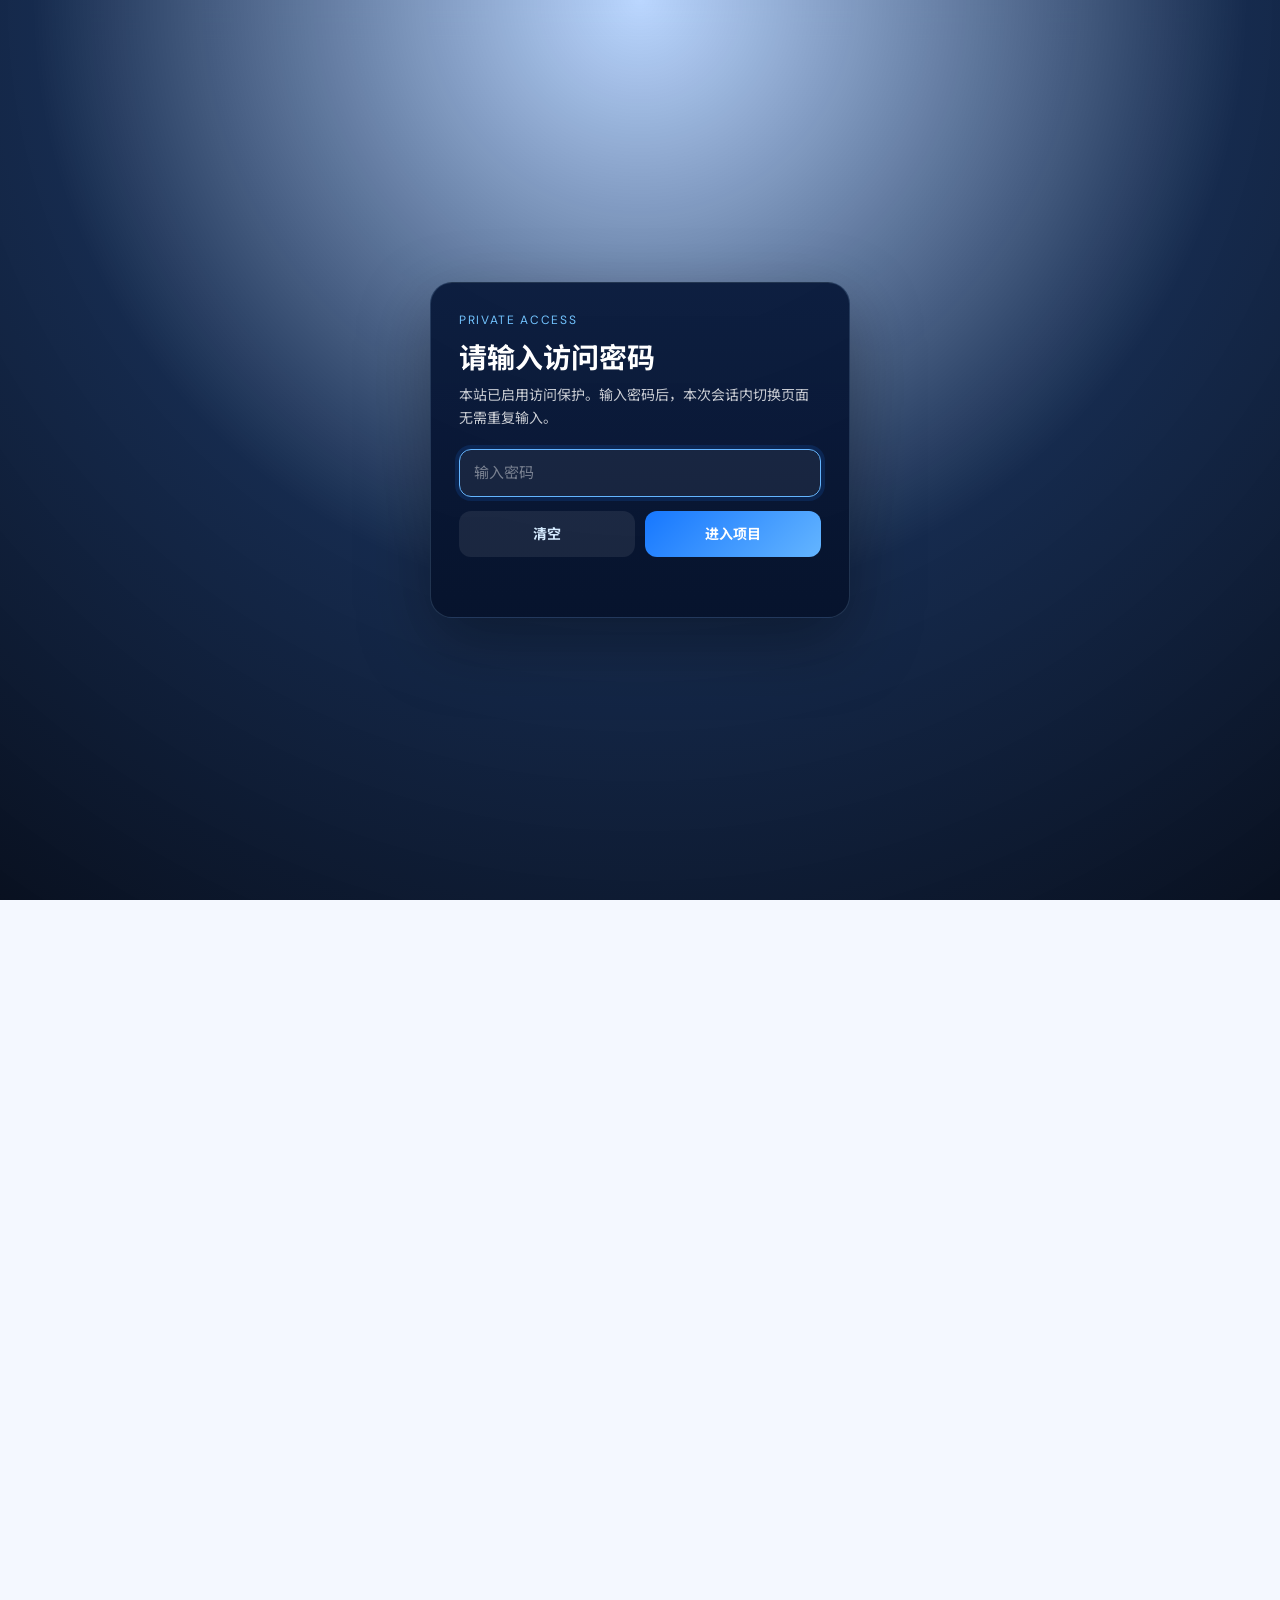
==== index.html @ 72375cd7 "feat: apply tongling brand and shared presentation" ====
<!DOCTYPE html>
<html lang="zh-CN">
<head>
  <meta charset="UTF-8" />
  <meta name="viewport" content="width=device-width, initial-scale=1.0" />
  <title>通灵 — 大模型共情智能测评平台</title>
  <meta name="description" content="覆盖情感共情、认知共情、共情关怀、安全交互四方向的开放研究性评测展示。" />
  <link rel="preconnect" href="https://fonts.googleapis.com" />
  <link rel="preconnect" href="https://fonts.gstatic.com" crossorigin />
  <link href="https://fonts.googleapis.com/css2?family=DM+Sans:wght@400;500;600;700&family=Noto+Sans+SC:wght@400;500;600;700&family=JetBrains+Mono:wght@500;600&display=swap" rel="stylesheet" />
  <script src="gate.js"></script>
  <link rel="stylesheet" href="styles.css?v=20260819-radar" />
  <link rel="stylesheet" href="vitality-blue.css?v=20260819-radar2" />
  <link rel="stylesheet" href="animations.css?v=20260819-brand" />
</head>
<body>

  <!-- ============ NAV ============ -->
  <header class="site-header">
    <div class="nav-inner">
      <a href="index.html" class="brand">
        <svg class="brand-symbol brand-ai" viewBox="0 0 42 42" fill="none" aria-hidden="true">
          <path d="M21 2.8 36.8 12v18L21 39.2 5.2 30V12L21 2.8Z" stroke="#1677FF" stroke-width="2"/>
          <path d="m21 8 11 6.4v12.7L21 33.5 10 27.1V14.4L21 8Z" stroke="#64B5FF"/>
          <line x1="21" y1="11" x2="21" y2="31" stroke="#1677FF" stroke-width="1.2" stroke-opacity="0.4" stroke-dasharray="2 2"/>
          <line x1="10" y1="21" x2="32" y2="21" stroke="#1677FF" stroke-width="1.2" stroke-opacity="0.4" stroke-dasharray="2 2"/>
          <path d="M21 21 Q24.6 17.4 28 14" stroke="#705CFF" stroke-width="1.1" stroke-opacity="0.75" fill="none"/>
          <path d="M21 21 Q17.4 17.4 14 14" stroke="#1677FF" stroke-width="1.1" stroke-opacity="0.75" fill="none"/>
          <path d="M21 21 Q17.4 24.6 14 28" stroke="#64B5FF" stroke-width="1.1" stroke-opacity="0.75" fill="none"/>
          <path d="M21 21 Q24.6 24.6 28 28" stroke="#73C4FF" stroke-width="1.1" stroke-opacity="0.75" fill="none"/>
          <circle cx="28" cy="14" r="2.4" fill="#705CFF"/>
          <circle cx="14" cy="14" r="2.4" fill="#1677FF"/>
          <circle cx="14" cy="28" r="2.4" fill="#64B5FF"/>
          <circle cx="28" cy="28" r="2.4" fill="#73C4FF"/>
          <circle cx="21" cy="21" r="5" fill="#1677FF"/>
          <circle cx="21" cy="21" r="2.3" fill="#A9D8FF"/>
          <circle cx="5.2" cy="12" r="1.8" fill="#705CFF"/>
          <circle cx="36.8" cy="30" r="1.8" fill="#1677FF"/>
        </svg>
        <span class="brand-word">
          <span>通灵</span>
          <small>EMOTIONAL INTELLIGENCE AI</small>
        </span>
      </a>

      <nav class="nav-links">
        <a href="index.html" class="active">首页</a>
        <a href="datasets.html">公共数据集</a>
        <a href="framework.html">测评框架</a>
        <a href="owned.html">自有数据集</a>
        <a href="leaderboard.html">模型榜单</a>
      </nav>

      <div class="nav-actions">
        <button class="lang-toggle" aria-label="切换语言">
          <span class="lang-opt is-active" data-lang="zh">中文</span>
          <span class="lang-divider">/</span>
          <span class="lang-opt" data-lang="en">EN</span>
        </button>
        <button class="btn-icon-nav" data-dialog-open title="提交测评结果">
          <svg viewBox="0 0 20 20" width="15" height="15" fill="none" aria-hidden="true">
            <path d="M10 13V4M6 7l4-4 4 4" stroke="currentColor" stroke-width="1.8" stroke-linecap="round" stroke-linejoin="round"/>
            <path d="M3 16h14" stroke="currentColor" stroke-width="1.8" stroke-linecap="round"/>
          </svg>
        </button>
        <button class="nav-toggle" aria-label="展开导航">
          <span></span><span></span><span></span>
        </button>
      </div>
    </div>
  </header>

  <!-- Mobile Nav -->
  <div class="mobile-nav">
    <a href="index.html" class="active">首页</a>
    <a href="datasets.html">公共数据集</a>
    <a href="framework.html">测评框架</a>
    <a href="owned.html">自有数据集</a>
    <a href="leaderboard.html">模型榜单</a>
    <a href="#" data-dialog-open>提交测评结果 ↗</a>
  </div>

  <!-- ============ HERO ============ -->
  <section class="hero">
    <div class="section-shell" style="padding-top:72px;padding-bottom:72px;">
      <div class="hero-grid">

        <!-- Left -->
        <div class="hero-left">
          <span class="hero-eyebrow fade-in-up">EMOTIONAL INTELLIGENCE AI · OPEN RESEARCH BENCHMARK · 2026</span>
          <h1 class="hero-title fade-in-up fade-in-up-delay-1">
            通灵<br />
            <span class="accent-blue">大模型共情智能</span><br />
            测评平台
          </h1>
          <p class="hero-desc fade-in-up fade-in-up-delay-2">
            围绕情感共情、认知共情、共情关怀与安全交互，构建开放、透明、可复核的大模型共情智能评测平台。
          </p>
          <div class="hero-actions fade-in-up fade-in-up-delay-3">
            <a href="datasets.html" class="btn btn-primary">浏览公共数据集 →</a>
            <a href="framework.html" class="btn btn-ghost">了解测评框架</a>
          </div>
        </div>

        <!-- Right: Brain Animation -->
        <div class="hero-right">
          <div class="brain-stage">
            <div class="cap-label cap-affective">
              <span class="cap-zh">情感共情</span>
              AFFECTIVE EMPATHY
            </div>
            <div class="cap-label cap-cognitive">
              <span class="cap-zh">认知共情</span>
              COGNITIVE EMPATHY
            </div>
            <div class="cap-label cap-concern">
              <span class="cap-zh">共情关怀</span>
              EMPATHIC CONCERN
            </div>
            <div class="cap-label cap-safety">
              <span class="cap-zh">安全交互</span>
              SAFE INTERACTION
            </div>

            <svg class="brain-svg" viewBox="0 0 400 400" fill="none" aria-hidden="true">
              <!-- Outer diamond -->
              <path class="brain-outline"
                d="M200,70 L330,200 L200,330 L70,200 Z"
                stroke="#1677FF" stroke-width="1.5" />

              <!-- Inner diamond -->
              <path
                d="M200,115 L285,200 L200,285 L115,200 Z"
                stroke="#64B5FF" stroke-width="1" stroke-opacity="0.3" />

              <!-- Dashed axis lines -->
              <line x1="200" y1="56" x2="200" y2="344" stroke="#1677FF" stroke-width="1" stroke-opacity="0.2" stroke-dasharray="4 4" />
              <line x1="56" y1="200" x2="344" y2="200" stroke="#1677FF" stroke-width="1" stroke-opacity="0.2" stroke-dasharray="4 4" />

              <!-- Four spokes from each vertex to center -->
              <line class="brain-line" x1="200" y1="70" x2="200" y2="200" stroke="#1677FF" stroke-width="1.1" />
              <line class="brain-line" x1="330" y1="200" x2="200" y2="200" stroke="#705CFF" stroke-width="1.1" />
              <line class="brain-line" x1="200" y1="330" x2="200" y2="200" stroke="#64B5FF" stroke-width="1.1" />
              <line class="brain-line" x1="70" y1="200" x2="200" y2="200" stroke="#73C4FF" stroke-width="1.1" />

              <!-- Center glow -->
              <circle cx="200" cy="200" r="14" fill="#1677FF" fill-opacity="0.08" />
              <circle cx="200" cy="200" r="7"  fill="#1677FF" fill-opacity="0.2" />
              <circle cx="200" cy="200" r="3"  fill="#1677FF" />

              <!-- Vertex dots: move along each diamond spoke toward center -->
              <circle class="brain-dot" cx="200" cy="70" r="7">
                <animateTransform attributeName="transform" type="translate" values="0,0; 0,130; 0,0" keyTimes="0;0.5;1" dur="8.4s" calcMode="spline" keySplines="0.6 0 0.8 1;0.2 0 0.4 1" repeatCount="indefinite" begin="-0.8s"/>
                <animate attributeName="r" values="7;2;7" keyTimes="0;0.5;1" dur="8.4s" calcMode="spline" keySplines="0.6 0 0.8 1;0.2 0 0.4 1" repeatCount="indefinite" begin="-0.8s"/>
                <animate attributeName="opacity" values="0.5;1;0.5" keyTimes="0;0.5;1" dur="8.4s" repeatCount="indefinite" begin="-0.8s"/>
              </circle>
              <circle class="brain-dot-purple" cx="330" cy="200" r="8">
                <animateTransform attributeName="transform" type="translate" values="0,0; -130,0; 0,0" keyTimes="0;0.5;1" dur="7.6s" calcMode="spline" keySplines="0.6 0 0.8 1;0.2 0 0.4 1" repeatCount="indefinite" begin="-1.1s"/>
                <animate attributeName="r" values="8;2;8" keyTimes="0;0.5;1" dur="7.6s" calcMode="spline" keySplines="0.6 0 0.8 1;0.2 0 0.4 1" repeatCount="indefinite" begin="-1.1s"/>
                <animate attributeName="opacity" values="0.4;1;0.4" keyTimes="0;0.5;1" dur="7.6s" repeatCount="indefinite" begin="-1.1s"/>
              </circle>
              <circle class="brain-dot" cx="200" cy="330" r="7">
                <animateTransform attributeName="transform" type="translate" values="0,0; 0,-130; 0,0" keyTimes="0;0.5;1" dur="9.2s" calcMode="spline" keySplines="0.6 0 0.8 1;0.2 0 0.4 1" repeatCount="indefinite" begin="-1.9s"/>
                <animate attributeName="r" values="7;2;7" keyTimes="0;0.5;1" dur="9.2s" calcMode="spline" keySplines="0.6 0 0.8 1;0.2 0 0.4 1" repeatCount="indefinite" begin="-1.9s"/>
                <animate attributeName="opacity" values="0.5;1;0.5" keyTimes="0;0.5;1" dur="9.2s" repeatCount="indefinite" begin="-1.9s"/>
              </circle>
              <circle class="brain-dot" cx="70" cy="200" r="8">
                <animateTransform attributeName="transform" type="translate" values="0,0; 130,0; 0,0" keyTimes="0;0.5;1" dur="7.2s" calcMode="spline" keySplines="0.6 0 0.8 1;0.2 0 0.4 1" repeatCount="indefinite" begin="-1.5s"/>
                <animate attributeName="r" values="8;2;8" keyTimes="0;0.5;1" dur="7.2s" calcMode="spline" keySplines="0.6 0 0.8 1;0.2 0 0.4 1" repeatCount="indefinite" begin="-1.5s"/>
                <animate attributeName="opacity" values="0.4;1;0.4" keyTimes="0;0.5;1" dur="7.2s" repeatCount="indefinite" begin="-1.5s"/>
              </circle>
            </svg>

            <div class="index-card">
              <span class="index-card-live">LIVE</span>
              <div class="index-card-name">Affective Empathy</div>
              <div class="index-card-value">
                0.6450
                <span class="index-card-change">↑ 0.03</span>
              </div>
            </div>
          </div>
        </div>

      </div>
    </div>
  </section>

  <!-- ============ HERO METRICS ============ -->
  <section class="hero-metrics">
    <div class="section-shell">
      <div class="metrics-bar">
        <div class="metric-item">
          <span class="hero-metric-num">193</span>
          <span class="hero-metric-label">可验证评测条目</span>
        </div>
        <div class="metric-item">
          <span class="hero-metric-num">4+</span>
          <span class="hero-metric-label">核心能力领域</span>
        </div>
        <div class="metric-item">
          <span class="hero-metric-num">33</span>
          <span class="hero-metric-label">细分测评任务</span>
        </div>
        <div class="metric-item">
          <span class="hero-metric-num">5</span>
          <span class="hero-metric-label">展示模型</span>
        </div>
      </div>
    </div>
  </section>

  <!-- ============ 四大核心能力领域 ============ -->
  <section class="framework-section section-space home-band-a">
    <div class="section-shell">
      <div class="section-header reveal">
        <span class="section-label">EVALUATION FRAMEWORK</span>
        <h2 class="section-title">四大核心能力领域</h2>
        <p class="section-desc" style="margin-top:16px;">
          借鉴人类的共情过程，从四个方向评测大模型的共情智能。        
        </p>
      </div>

      <div class="framework-grid">
        <a class="card card-hover reveal" href="datasets.html?dimension=affective" aria-label="查看情感共情维度的数据集条目">
          <span class="card-num">01</span>
          <h3 class="card-title">情感共情</h3>
          <p class="card-desc">测评模型是否具备类似人类情感共情中的情绪敏感性、情绪线索识别和多模态情绪感知能力。</p>
        </a>
        <a class="card card-hover reveal" href="datasets.html?dimension=cognitive" aria-label="查看认知共情维度的数据集条目">
          <span class="card-num">02</span>
          <h3 class="card-title">认知共情</h3>
          <p class="card-desc">测评模型能否理解人类为什么会有这种情绪，以及用户隐含的心理状态、意图、需求和处境。</p>
        </a>
        <a class="card card-hover reveal" href="datasets.html?dimension=concern" aria-label="查看共情关怀维度的数据集条目">
          <span class="card-num">03</span>
          <h3 class="card-title">共情关怀</h3>
          <p class="card-desc">测评模型能否把情绪感知和理解转化为关怀、支持、安抚、引导和关系修复等输出。</p>
        </a>
        <a class="card card-hover reveal" href="datasets.html?dimension=safety" aria-label="查看安全交互维度的数据集条目">
          <span class="card-num">04</span>
          <h3 class="card-title">安全交互</h3>
          <p class="card-desc">测评模型在高风险、脆弱、依赖、危机或不确定情境中，能否保持安全、边界、非操控的原则。</p>
        </a>
      </div>
    </div>
  </section>
  <!-- ============ 公共数据集预览（浅色） ============ -->
  <section class="framework-section section-space dataset-preview-light home-band-b">
    <div class="section-shell">
      <div class="section-header-row" style="margin-bottom:40px;">
        <div class="reveal">
          <span class="section-label">PUBLIC DATASETS</span>
          <h2 class="section-title">公共数据集</h2>
          <p class="section-desc" style="margin-top:16px;">覆盖 193 个可验证评测条目、4 个大类与 33 个细分任务，支持按方向浏览与追溯。</p>
        </div>
        <div class="reveal" style="text-align:right;flex-shrink:0;">
          <div class="stat-big">193</div>
          <div class="stat-sub">可验证评测条目</div>
        </div>
      </div>

      <div class="preview-entries">
        <a href="datasets.html" class="preview-entry reveal">
          <span class="ds-tag ds-tag-affective">情感共情</span>
          <span class="preview-entry-name">情绪类别识别 / 情绪强度判断</span>
          <span class="preview-entry-meta">53 条目 · 9 类任务</span>
        </a>
        <a href="datasets.html" class="preview-entry reveal">
          <span class="ds-tag ds-tag-cognitive">认知共情</span>
          <span class="preview-entry-name">情绪原因与对象 / 隐含需求识别</span>
          <span class="preview-entry-meta">62 条目 · 7 类任务</span>
        </a>
        <a href="datasets.html" class="preview-entry reveal">
          <span class="ds-tag ds-tag-concern">共情关怀</span>
          <span class="preview-entry-name">回应生成 / 关系修复与礼貌</span>
          <span class="preview-entry-meta">43 条目 · 6 类任务</span>
        </a>
        <a href="datasets.html" class="preview-entry reveal">
          <span class="ds-tag ds-tag-safety">安全交互</span>
          <span class="preview-entry-name">危机识别 / 专业边界与隐私边界</span>
          <span class="preview-entry-meta">35 条目 · 10 类任务</span>
        </a>
      </div>

      <div style="margin-top:36px;" class="reveal">
        <a href="datasets.html" class="btn btn-ghost">浏览全部 193 条评测条目 →</a>
      </div>
    </div>
  </section>

  <!-- ============ MEI-Empathy-M ============ -->
  <section class="framework-section section-space home-band-c">
    <div class="section-shell">
      <div class="section-header reveal">
        <span class="section-label">MEI-EMPATHY-M · EMPIRICAL VIEW</span>
        <h2 class="section-title">四维实证评测视图</h2>
        <p class="section-desc" style="margin-top:16px;">
          使用四维综合测评与细分任务测评展示模型能力结构。
        </p>
      </div>

      <div class="composite-score-card reveal" style="margin-bottom:28px;">
        <div class="composite-score-head">
          <h3>综合评分（0–1）</h3>
        </div>
        <div class="composite-score-grid">
          <div><b>Gemini 3.1 Pro</b><span>0.5172</span></div>
          <div><b>MiMo v2.5</b><span>0.4883</span></div>
          <div><b>DeepSeek v4 Flash</b><span>0.4615</span></div>
          <div><b>GPT-5.5</b><span>0.4486</span></div>
          <div><b>Claude Opus 4.6</b><span>0.4401</span></div>
        </div>
      </div>

      <div class="mei-layout">
        <div class="mei-cards">
          <button class="mei-card reveal" type="button" data-radar-view="affective" aria-label="查看情感共情雷达图">
            <span class="mei-card-num">01</span>
            <div class="mei-card-title">情感共情</div>
            <div class="mei-card-en">Affective Empathy</div>
            <ul class="mei-task-list">
              <li>情绪类别识别</li><li>情绪强度判断</li><li>情感极性判断</li><li>微表情与细微信号识别</li><li>伪装情绪识别</li><li>跨模态冲突识别</li><li>情绪变化追踪</li><li>群体情绪识别</li><li>情感敏感性解释</li>
            </ul>
          </button>
          <button class="mei-card reveal" type="button" data-radar-view="cognitive" aria-label="查看认知共情雷达图">
            <span class="mei-card-num">02</span>
            <div class="mei-card-title">认知共情</div>
            <div class="mei-card-en">Cognitive Empathy</div>
            <ul class="mei-task-list">
              <li>情绪原因与对象推理</li><li>隐含需求识别</li><li>观点采择与心理状态推断</li><li>复杂/混合/转化情绪理解</li><li>情绪词汇与细粒度情绪识别</li><li>情绪对注意/记忆/风险和社会判断的影响理解</li><li>社会角色识别与关系情绪理解</li>
            </ul>
          </button>
          <button class="mei-card reveal" type="button" data-radar-view="concern" aria-label="查看共情关怀雷达图">
            <span class="mei-card-num">03</span>
            <div class="mei-card-title">共情关怀</div>
            <div class="mei-card-en">Empathic Concern</div>
            <ul class="mei-task-list">
              <li>共情回应生成</li><li>语气/强度和角色适配</li><li>多模态回应一致性</li><li>支持策略选择</li><li>情绪安抚与认知重评</li><li>个性化调节与效果评估</li><li>关系修复与社会礼貌回应</li>
            </ul>
          </button>
          <button class="mei-card reveal" type="button" data-radar-view="safe" aria-label="查看安全交互雷达图">
            <span class="mei-card-num">04</span>
            <div class="mei-card-title">安全交互</div>
            <div class="mei-card-en">Safe &amp; Accountable Interaction</div>
            <ul class="mei-task-list">
              <li>高风险情绪与危机识别</li><li>危机安全回应与现实求助引导</li><li>非评判倾听与去污名化回应</li><li>情绪操控/PUA 与威胁识别</li><li>拟人化与依赖风险控制</li><li>医疗/心理/法律等专业边界维护</li><li>隐私保护与敏感信息边界</li><li>幻觉风险与不确定性控制</li><li>偏见/公平性与社会伤害风险识别</li><li>冲突/暴力和冲动行为降级</li>
            </ul>
          </button>
        </div>

        <div class="radar-wrap reveal" data-radar-switcher>
          <div class="radar-tabs">
            <button class="radar-tab active" data-view="overview">综合四维总览</button>
            <button class="radar-tab" data-view="affective">情感共情</button>
            <button class="radar-tab" data-view="cognitive">认知共情</button>
            <button class="radar-tab" data-view="concern">共情关怀</button>
            <button class="radar-tab" data-view="safe">安全交互</button>
          </div>
          <div class="radar-title" id="radar-title">共情能力雷达图</div>
          <div class="radar-sub" id="radar-sub">n = 9 / 7 / 6 / 10</div>
          <div id="radar-chart" class="radar-chart" role="img" aria-label="综合四维总览雷达图，比较五个模型在四方向的综合表现"></div>
          <p class="radar-note" id="radar-note">比较五个模型在情感共情、认知共情、共情关怀、安全交互四个方向的综合表现。</p>
        </div>
      </div>

      <div class="chip-row reveal" style="margin-top:32px;">
        <span class="theory-label">主要模型家族</span>
        <span class="chip">GPT-5.5</span>
        <span class="chip">Claude Opus 4.6</span>
        <span class="chip">Gemini 3.1 Pro</span>
        <span class="chip">MiMo-V2.5</span>
        <span class="chip">DeepSeek-V4-Flash</span>
        <span class="chip">…</span>
      </div>

    </div>
  </section>

  <!-- ============ 榜单预览 ============ -->
  <section class="section-space home-band-d">
    <div class="section-shell">
      <div class="section-header-row" style="margin-bottom:40px;">
        <div class="reveal">
          <span class="section-label">LEADERBOARD</span>
          <h2 class="section-title">模型榜单</h2>
          <p class="section-desc" style="margin-top:16px;">展示综合与四方向结果，分数均为 0–1 综合展示。</p>
        </div>
        <a href="leaderboard.html" class="btn-link reveal">查看完整榜单 →</a>
      </div>

      <div class="data-table-wrap reveal">
        <table class="data-table">
          <thead>
            <tr>
              <th>排名</th><th>模型</th><th>综合评分</th><th>情感共情</th><th>认知共情</th><th>共情关怀</th><th>安全交互</th>
            </tr>
          </thead>
          <tbody>
            <tr>
              <td class="lb-rank lb-rank-1">1</td>
              <td class="table-name">Gemini 3.1 Pro</td>
              <td class="lb-score">0.5172</td><td>0.6450</td><td>0.4665</td><td>0.4121</td><td>0.5452</td>
            </tr>
            <tr>
              <td class="lb-rank lb-rank-2">2</td>
              <td class="table-name">MiMo v2.5</td>
              <td class="lb-score">0.4883</td><td>0.5848</td><td>0.4247</td><td>0.4010</td><td>0.5427</td>
            </tr>
            <tr>
              <td class="lb-rank lb-rank-3">3</td>
              <td class="table-name">DeepSeek v4 Flash</td>
              <td class="lb-score">0.4615</td><td>0.5590</td><td>0.3940</td><td>0.3519</td><td>0.5414</td>
            </tr>
            <tr>
              <td class="lb-rank">4</td>
              <td class="table-name">GPT-5.5</td>
              <td class="lb-score">0.4486</td><td>0.4996</td><td>0.3933</td><td>0.3770</td><td>0.5247</td>
            </tr>
            <tr>
              <td class="lb-rank">5</td>
              <td class="table-name">Claude Opus 4.6</td>
              <td class="lb-score">0.4401</td><td>0.5442</td><td>0.3593</td><td>0.3669</td><td>0.4898</td>
            </tr>
          </tbody>
        </table>
      </div>
    </div>
  </section>

  <!-- ============ 平台目标 ============ -->
  <section class="framework-section section-space-sm home-band-e">
    <div class="section-shell">
      <div class="section-header reveal" style="text-align:center;">
        <span class="section-label">PLATFORM GOALS</span>
        <h2 class="section-title" style="font-size:clamp(26px,3vw,38px);">平台目标</h2>
        <p class="section-desc" style="margin:16px auto 0;max-width:900px;">
          通灵大模型共情智能评测平台承载德智普面向未来 AGI 的战略愿景，借鉴人类共情智能理论，创新构建覆盖情感感知、心理理解、共情关怀与安全交互的全方位评测体系。在此基础上，平台探索面向共情智能的新型评测数据范式，自主构建多模态、多轮交互数据集，覆盖复杂、动态且贴近真实的人际交互场景，系统评估大模型感知情绪、理解心理、提供关怀并安全交互的综合能力，推动共情智能技术持续演进，助力构建更懂人、更可信、更有温度的人工智能。
        </p>
      </div>
      <div class="goal-flow reveal">
        <div class="goal-node">
          <div class="goal-node-icon">STEP 1</div>
          <div class="goal-node-text">理论体系</div>
        </div>
        <div class="goal-node">
          <div class="goal-node-icon">STEP 2</div>
          <div class="goal-node-text">任务范式</div>
        </div>
        <div class="goal-node">
          <div class="goal-node-icon">STEP 3</div>
          <div class="goal-node-text">自研模型</div>
        </div>
        <div class="goal-node">
          <div class="goal-node-icon">STEP 4</div>
          <div class="goal-node-text">最终发展愿景</div>
        </div>
      </div>
    </div>
  </section>

  <!-- ============ CTA ============ -->
  <section class="cta-section section-space-sm">
    <div class="section-shell">
      <h2 class="cta-title reveal">提交你的模型评测结果</h2>
      <p class="cta-desc reveal">
        按统一格式提交模型、任务、数据子集、输入模态、样本量、评测日期、指标与异常记录等。
      </p>
      <div class="cta-actions reveal">
        <button class="btn btn-primary" data-dialog-open>了解提交要求 ↗</button>
        <a class="btn btn-light" href="https://github.com/weizhi002/turing-2.0/issues/new?labels=evaluation" target="_blank" rel="noopener">GitHub 讨论 ↗</a>
      </div>
    </div>
  </section>

  <!-- ============ FOOTER ============ -->
  <footer class="site-footer">
    <div class="footer-inner">
      <div class="footer-grid">
        <div class="footer-brand">
          <a href="index.html" class="brand">
            <svg class="brand-symbol brand-ai" viewBox="0 0 42 42" fill="none" aria-hidden="true">
              <path d="M21 2.8 36.8 12v18L21 39.2 5.2 30V12L21 2.8Z" stroke="#64B5FF" stroke-width="2"/>
              <path d="m21 8 11 6.4v12.7L21 33.5 10 27.1V14.4L21 8Z" stroke="#73C4FF"/>
              <line x1="21" y1="11" x2="21" y2="31" stroke="#73C4FF" stroke-width="1.2" stroke-opacity="0.45" stroke-dasharray="2 2"/>
              <line x1="10" y1="21" x2="32" y2="21" stroke="#73C4FF" stroke-width="1.2" stroke-opacity="0.45" stroke-dasharray="2 2"/>
              <path d="M21 21 Q24.6 17.4 28 14" stroke="#A89BFF" stroke-width="1.1" stroke-opacity="0.85" fill="none"/>
              <path d="M21 21 Q17.4 17.4 14 14" stroke="#73C4FF" stroke-width="1.1" stroke-opacity="0.85" fill="none"/>
              <path d="M21 21 Q17.4 24.6 14 28" stroke="#9FD8FF" stroke-width="1.1" stroke-opacity="0.85" fill="none"/>
              <path d="M21 21 Q24.6 24.6 28 28" stroke="#A9D8FF" stroke-width="1.1" stroke-opacity="0.85" fill="none"/>
              <circle cx="28" cy="14" r="2.4" fill="#A89BFF"/>
              <circle cx="14" cy="14" r="2.4" fill="#73C4FF"/>
              <circle cx="14" cy="28" r="2.4" fill="#9FD8FF"/>
              <circle cx="28" cy="28" r="2.4" fill="#A9D8FF"/>
              <circle cx="21" cy="21" r="5" fill="#64B5FF"/>
              <circle cx="21" cy="21" r="2.3" fill="#D6ECFF"/>
              <circle cx="5.2" cy="12" r="1.8" fill="#A89BFF"/>
              <circle cx="36.8" cy="30" r="1.8" fill="#64B5FF"/>
            </svg>
            <span class="brand-word">
              <span>通灵</span>
              <small>EMOTIONAL INTELLIGENCE AI</small>
            </span>
          </a>
          <p>大模型共情智能测评平台——聚焦情感共情、认知共情、共情关怀与安全交互。</p>
          <p class="footer-tagline">开放 · 透明 · 可复现</p>
        </div>

        <div class="footer-col">
          <h4>导航页面</h4>
          <a href="index.html">首页</a>
          <a href="datasets.html">公共数据集</a>
          <a href="framework.html">测评框架</a>
          <a href="owned.html">自有数据集</a>
          <a href="leaderboard.html">模型榜单</a>
        </div>

        <div class="footer-col">
          <h4>能力领域</h4>
          <a href="framework.html">情感共情</a>
          <a href="framework.html">认知共情</a>
          <a href="framework.html">共情关怀</a>
          <a href="framework.html">安全交互</a>
        </div>

        <div class="footer-col">
          <h4>联系与提交</h4>
          <a href="https://github.com/weizhi002/turing-2.0/issues/new?labels=evaluation" target="_blank" rel="noopener">GitHub 讨论 ↗</a>
          <span class="footer-static">songyu@dezhipu.com</span>
        </div>
      </div>

      <div class="footer-bottom">
        © <span data-year>2026</span> 通灵 Contributors · 大模型共情智能开放测评平台
      </div>
    </div>
  </footer>

  <!-- ============ SUBMIT DIALOG ============ -->
  <dialog id="submit-dialog">
    <div class="dialog-inner">
      <button class="dialog-close" aria-label="关闭">×</button>
      <h3 class="dialog-title">提交结果所需信息</h3>
      <p class="dialog-sub">请按以下四项要求准备评测提交材料</p>

      <div class="dialog-steps">
        <div class="dialog-step">
          <span class="dialog-step-num">1</span>
          <p><b>模型与版本</b><span>模型名称、参数规模、模态输入、推理配置和发布日期</span></p>
        </div>
        <div class="dialog-step">
          <span class="dialog-step-num">2</span>
          <p><b>评测维度</b><span>明确提交方向、任务、数据子集与输入模态</span></p>
        </div>
        <div class="dialog-step">
          <span class="dialog-step-num">3</span>
          <p><b>数据与协议</b><span>列出使用的数据集、划分方式、许可证和是否包含私有测试集</span></p>
        </div>
        <div class="dialog-step">
          <span class="dialog-step-num">4</span>
          <p><b>指标与证据</b><span>提供客观指标、人工评分规则、失败案例和可复现实验脚本</span></p>
        </div>
      </div>

      <a class="btn btn-primary" style="width:100%;justify-content:center;" href="https://github.com/weizhi002/turing-2.0/issues/new?labels=evaluation" target="_blank" rel="noopener">前往 GitHub 提交 ↗</a>
    </div>
  </dialog>

  <script src="leaderboard.js?v=20260819-radar2"></script>
  <script src="app.js?v=20260819-radar2"></script>
  <link rel="stylesheet" href="feedback-module/feedback-module.css" />
  <script src="feedback-module/feedback-module.js?v=20260810-deletefix"></script>
  <script src="comments.js"></script>
</body>
</html>
---- styles.css ----
/* ============================================================
   通灵 — Core Design System
   styles.css  (Demo2 复建版 · 2026-08)
   ============================================================ */

/* ---------- 1. Design Tokens ---------- */
:root {
  --ink: #0b1f3a;
  --muted: #63758d;
  --paper: #f4f8ff;
  --white: #ffffff;
  --navy: #071d42;
  --navy-light: #0b2d5c;
  --blue: #1677ff;
  --blue-light: #64b5ff;
  --cyan: #73c4ff;
  --purple: #705cff;
  --line: #d9e5f5;
  --panel-line: #214d7d;

  --nav-h: 78px;
  --nav-max: 1320px;
  --shell-max: 1180px;

  --radius: 16px;
  --radius-sm: 10px;
  --radius-lg: 24px;

  --shadow-soft: 0 8px 30px rgba(11, 31, 58, .08);
  --shadow-blue: 0 12px 40px rgba(22, 119, 255, .16);
  --shadow-card: 0 4px 20px rgba(11, 31, 58, .06);

  --ease: cubic-bezier(.22, .61, .36, 1);
}

/* ---------- 2. Reset & Base ---------- */
*,
*::before,
*::after {
  margin: 0;
  padding: 0;
  box-sizing: border-box;
}

html {
  -webkit-text-size-adjust: 100%;
  scroll-behavior: smooth;
}

body {
  font-family: 'DM Sans', 'Noto Sans SC', sans-serif;
  font-weight: 400;
  color: var(--ink);
  background: var(--paper);
  line-height: 1.6;
  overflow-x: hidden;
}

a {
  color: inherit;
  text-decoration: none;
}

ul {
  list-style: none;
}

img,
svg {
  display: block;
  max-width: 100%;
}

button {
  font-family: inherit;
  cursor: pointer;
  border: none;
  background: none;
}

input {
  font-family: inherit;
}

code {
  font-family: 'JetBrains Mono', 'SF Mono', Consolas, monospace;
  font-size: .88em;
  background: rgba(22, 119, 255, .08);
  padding: 1px 6px;
  border-radius: 5px;
  color: var(--blue);
}

/* ---------- 3. Typography ---------- */
.eyebrow {
  font-family: 'DM Sans', sans-serif;
  font-size: 13px;
  font-weight: 600;
  letter-spacing: .12em;
  text-transform: uppercase;
  color: var(--blue);
}

.section-label {
  font-family: 'DM Sans', sans-serif;
  font-size: 14px;
  font-weight: 600;
  letter-spacing: .1em;
  text-transform: uppercase;
  color: var(--blue);
}

.section-title {
  font-family: 'Noto Sans SC', sans-serif;
  font-size: clamp(34px, 4.4vw, 54px);
  font-weight: 600;
  line-height: 1.18;
  color: var(--ink);
  letter-spacing: -.01em;
}

.section-desc {
  font-size: 17px;
  color: var(--muted);
  max-width: 620px;
  line-height: 1.7;
}

.accent-blue {
  color: var(--blue);
}

/* ---------- 4. Layout Shells ---------- */
.section-shell {
  width: min(var(--shell-max), calc(100% - 48px));
  margin: auto;
}

.section-space {
  padding-top: 118px;
  padding-bottom: 118px;
}

.section-space-sm {
  padding-top: 72px;
  padding-bottom: 72px;
}

/* ---------- 5. Navigation ---------- */
.site-header {
  position: sticky;
  top: 0;
  z-index: 1000;
  background: rgba(244, 248, 255, .82);
  backdrop-filter: blur(20px);
  -webkit-backdrop-filter: blur(20px);
  border-bottom: 1px solid var(--line);
}

.nav-inner {
  max-width: var(--nav-max);
  height: var(--nav-h);
  margin: auto;
  padding: 0 24px;
  display: flex;
  align-items: center;
  gap: 36px;
}

.nav-links {
  display: flex;
  align-items: center;
  gap: 8px;
  margin-left: 12px;
}

.nav-links a {
  font-family: 'Noto Sans SC', sans-serif;
  font-size: 15px;
  font-weight: 500;
  color: var(--ink);
  padding: 8px 16px;
  border-radius: 8px;
  position: relative;
  transition: color .25s var(--ease), background .25s var(--ease);
}

.nav-links a:hover {
  color: var(--blue);
  background: rgba(22, 119, 255, .06);
}

.nav-links a.active {
  color: var(--blue);
}

.nav-links a.active::after {
  content: '';
  position: absolute;
  left: 16px;
  right: 16px;
  bottom: 2px;
  height: 2px;
  background: var(--blue);
  border-radius: 2px;
}

.nav-actions {
  margin-left: auto;
  display: flex;
  align-items: center;
  gap: 12px;
}

.nav-toggle {
  display: none;
  width: 44px;
  height: 44px;
  border-radius: 10px;
  align-items: center;
  justify-content: center;
  flex-direction: column;
  gap: 5px;
}

.nav-toggle span {
  width: 22px;
  height: 2px;
  background: var(--ink);
  border-radius: 2px;
  transition: transform .3s var(--ease), opacity .3s var(--ease);
}

.nav-toggle.open span:nth-child(1) {
  transform: translateY(7px) rotate(45deg);
}

.nav-toggle.open span:nth-child(2) {
  opacity: 0;
}

.nav-toggle.open span:nth-child(3) {
  transform: translateY(-7px) rotate(-45deg);
}

/* ---------- 6. Logo ---------- */
.brand {
  display: flex;
  align-items: center;
  gap: 12px;
  transition: transform .3s var(--ease);
}

.brand:hover .brand-symbol {
  transform: rotate(6deg) scale(1.04);
  filter: drop-shadow(0 4px 12px rgba(22, 119, 255, .3));
}

.brand-symbol {
  width: 42px;
  height: 42px;
  flex-shrink: 0;
  transition: transform .3s var(--ease), filter .3s var(--ease);
}

.brand-word {
  font-family: 'Noto Sans SC', sans-serif;
  font-size: 20px;
  font-weight: 600;
  color: var(--ink);
  display: flex;
  flex-direction: column;
  line-height: 1.2;
}

.brand-word b {
  color: var(--blue);
  font-weight: 700;
}

.brand-word small {
  font-family: 'DM Sans', sans-serif;
  font-size: 9px;
  font-weight: 600;
  letter-spacing: .14em;
  color: var(--muted);
  margin-top: 2px;
}

/* ---------- 7. Buttons ---------- */
.btn {
  display: inline-flex;
  align-items: center;
  gap: 8px;
  font-family: 'Noto Sans SC', sans-serif;
  font-size: 15px;
  font-weight: 500;
  padding: 12px 24px;
  border-radius: var(--radius-sm);
  transition: transform .25s var(--ease), box-shadow .25s var(--ease),
              background .25s var(--ease), color .25s var(--ease);
  white-space: nowrap;
}

.btn:hover {
  transform: translateY(-2px);
}

.btn-primary {
  background: var(--blue);
  color: var(--white);
  box-shadow: 0 4px 14px rgba(22, 119, 255, .3);
}

.btn-primary:hover {
  box-shadow: 0 8px 24px rgba(22, 119, 255, .4);
}

.btn-ghost {
  background: transparent;
  color: var(--ink);
  border: 1.5px solid var(--line);
}

.btn-ghost:hover {
  border-color: var(--blue);
  color: var(--blue);
}

.btn-light {
  background: rgba(255, 255, 255, .1);
  color: var(--white);
  border: 1.5px solid rgba(255, 255, 255, .25);
}

.btn-light:hover {
  border-color: var(--cyan);
  color: var(--cyan);
}

.btn-link {
  font-family: 'DM Sans', sans-serif;
  font-size: 14px;
  font-weight: 600;
  color: var(--blue);
  display: inline-flex;
  align-items: center;
  gap: 6px;
  transition: gap .25s var(--ease);
}

.btn-link:hover {
  gap: 10px;
}

.btn-nav {
  font-family: 'DM Sans', sans-serif;
  font-size: 14px;
  font-weight: 600;
  color: var(--blue);
  padding: 9px 18px;
  border: 1.5px solid var(--blue);
  border-radius: var(--radius-sm);
  transition: all .25s var(--ease);
}

.btn-nav:hover {
  background: var(--blue);
  color: var(--white);
  transform: translateY(-2px);
}

.lang-toggle {
  font-family: 'DM Sans', sans-serif;
  font-size: 12px;
  font-weight: 600;
  padding: 6px 11px;
  border: 1px solid var(--line);
  border-radius: var(--radius-sm);
  letter-spacing: .04em;
  display: flex;
  align-items: center;
  gap: 4px;
  transition: border-color .2s var(--ease);
}

.lang-toggle:hover {
  border-color: var(--blue);
}

.lang-opt {
  color: var(--muted);
  transition: color .2s var(--ease);
}

.lang-opt.is-active {
  color: var(--blue);
}

.lang-divider {
  color: var(--line);
  font-weight: 400;
}

.btn-icon-nav {
  display: flex;
  align-items: center;
  justify-content: center;
  width: 34px;
  height: 34px;
  border: 1px solid var(--line);
  border-radius: var(--radius-sm);
  color: var(--muted);
  flex-shrink: 0;
  transition: color .2s var(--ease), border-color .2s var(--ease);
}

.btn-icon-nav:hover {
  color: var(--blue);
  border-color: var(--blue);
}

/* ---------- 8. Cards ---------- */
.card {
  background: var(--white);
  border: 1px solid var(--line);
  border-radius: var(--radius);
  padding: 32px;
  transition: transform .35s var(--ease), box-shadow .35s var(--ease),
              border-color .35s var(--ease);
}

.card-hover:hover {
  transform: translateY(-8px);
  border-color: var(--blue);
  box-shadow: var(--shadow-blue);
}

.card-num {
  font-family: 'DM Sans', sans-serif;
  font-size: 13px;
  font-weight: 600;
  letter-spacing: .1em;
  color: var(--blue-light);
}

.card-title {
  font-family: 'Noto Sans SC', sans-serif;
  font-size: 24px;
  font-weight: 600;
  color: var(--ink);
  margin: 12px 0 16px;
}

.card-weight {
  display: inline-block;
  font-family: 'DM Sans', sans-serif;
  font-size: 12px;
  font-weight: 600;
  color: var(--blue);
  background: rgba(22, 119, 255, .08);
  padding: 4px 12px;
  border-radius: 20px;
  margin-bottom: 18px;
}

.card-list {
  display: flex;
  flex-direction: column;
  gap: 12px;
}

.card-list li {
  font-size: 15px;
  color: var(--muted);
  padding-left: 20px;
  position: relative;
}

.card-list li::before {
  content: '';
  position: absolute;
  left: 0;
  top: 8px;
  width: 8px;
  height: 8px;
  border-radius: 50%;
  background: var(--blue-light);
}

.card-desc {
  font-size: 15px;
  color: var(--muted);
  line-height: 1.7;
}

/* ---------- 9. Framework Grid ---------- */
.framework-grid {
  display: grid;
  grid-template-columns: repeat(4, 1fr);
  gap: 24px;
}

.framework-card-link {
  display: block;
  color: inherit;
  text-decoration: none;
}

.framework-card-link:focus-visible {
  outline: 3px solid rgba(22, 119, 255, .35);
  outline-offset: 3px;
}

.grid-2 {
  display: grid;
  grid-template-columns: repeat(2, 1fr);
  gap: 24px;
}

.grid-3 {
  display: grid;
  grid-template-columns: repeat(3, 1fr);
  gap: 24px;
}

/* ---------- 10. Metrics Bar ---------- */
.metrics-bar {
  display: flex;
  align-items: center;
  gap: 48px;
  flex-wrap: wrap;
}

.metric-item {
  display: flex;
  flex-direction: column;
  gap: 2px;
}

.metric-num {
  font-family: 'DM Sans', sans-serif;
  font-size: 32px;
  font-weight: 600;
  color: var(--ink);
  line-height: 1;
}

.metric-label {
  font-size: 13px;
  color: var(--muted);
}

/* ---------- 11. Tables ---------- */
.data-table-wrap {
  overflow-x: auto;
  border: 1px solid var(--line);
  border-radius: var(--radius);
  background: var(--white);
}

.data-table {
  width: 100%;
  border-collapse: collapse;
  font-size: 15px;
}

.data-table th {
  font-family: 'DM Sans', sans-serif;
  font-size: 12px;
  font-weight: 600;
  letter-spacing: .08em;
  text-transform: uppercase;
  color: var(--muted);
  text-align: left;
  padding: 14px 20px;
  border-bottom: 1px solid var(--line);
  white-space: nowrap;
  background: var(--paper);
}

.data-table td {
  padding: 18px 20px;
  border-bottom: 1px solid var(--line);
  color: var(--ink);
  vertical-align: top;
}

.data-table tbody tr:last-child td {
  border-bottom: none;
}

.data-table tbody tr {
  transition: background .2s var(--ease);
}

.data-table tbody tr:hover {
  background: rgba(22, 119, 255, .03);
}

.table-name {
  font-weight: 600;
  color: var(--ink);
}

.table-tag {
  display: inline-block;
  font-size: 12px;
  font-weight: 500;
  padding: 3px 10px;
  border-radius: 20px;
}

.tag-affective { background: rgba(22, 119, 255, .1); color: var(--blue); }
.tag-cognitive { background: rgba(112, 92, 255, .1); color: var(--purple); }
.tag-concern { background: rgba(100, 181, 255, .12); color: #0a6ed1; }
.tag-safety { background: rgba(115, 196, 255, .15); color: #0958a8; }

.arrow-cell {
  text-align: right;
  color: var(--muted);
  font-size: 18px;
}

/* ---------- 12. Tags / Chips ---------- */
.chip {
  display: inline-flex;
  align-items: center;
  gap: 6px;
  font-size: 13px;
  font-weight: 500;
  padding: 6px 14px;
  border-radius: 20px;
  background: rgba(22, 119, 255, .06);
  color: var(--blue);
  border: 1px solid rgba(22, 119, 255, .15);
}

.chip-outline {
  background: transparent;
  border: 1px solid var(--line);
  color: var(--muted);
}

.theory-tags .chip {
  font-size: 12px;
  font-style: italic;
  font-weight: 400;
  opacity: 0.65;
  padding: 4px 10px;
}

.chip-row {
  display: flex;
  gap: 10px;
  flex-wrap: wrap;
  align-items: center;
}

/* ---------- 13. Subpage Hero ---------- */
.subpage-hero {
  padding-top: 60px;
  padding-bottom: 48px;
}

.subpage-hero .section-shell {
  display: flex;
  justify-content: space-between;
  align-items: flex-end;
  gap: 40px;
}

.subpage-hero-left {
  flex: 1;
}

.subpage-hero-right {
  text-align: right;
  flex-shrink: 0;
  display: flex;
  gap: 40px;
}

.stat-big {
  font-family: 'DM Sans', sans-serif;
  font-size: 48px;
  font-weight: 600;
  color: var(--blue);
  line-height: 1;
}

.stat-sub {
  font-size: 14px;
  color: var(--muted);
  margin-top: 6px;
}

/* ---------- 14. EI-META 七维体系 ---------- */
.eimeta-formula {
  font-family: 'JetBrains Mono', 'SF Mono', monospace;
  font-size: clamp(15px, 2vw, 20px);
  font-weight: 600;
  color: var(--blue);
  background: rgba(22, 119, 255, .05);
  border: 1px dashed rgba(22, 119, 255, .3);
  border-radius: var(--radius-sm);
  padding: 16px 24px;
  display: inline-block;
  margin-bottom: 40px;
}

.eimeta-grid {
  display: grid;
  grid-template-columns: repeat(7, 1fr);
  gap: 16px;
}

.eimeta-card {
  background: var(--white);
  border: 1px solid var(--line);
  border-radius: var(--radius);
  padding: 24px 18px;
  text-align: center;
  transition: transform .3s var(--ease), border-color .3s var(--ease),
              box-shadow .3s var(--ease);
}

.eimeta-card:hover {
  transform: translateY(-6px);
  border-color: var(--blue);
  box-shadow: var(--shadow-blue);
}

.eimeta-letter {
  width: 46px;
  height: 46px;
  margin: 0 auto 14px;
  border-radius: 14px;
  display: flex;
  align-items: center;
  justify-content: center;
  font-family: 'DM Sans', sans-serif;
  font-size: 22px;
  font-weight: 700;
  color: var(--white);
  background: linear-gradient(135deg, var(--blue), var(--blue-light));
}

.eimeta-card:nth-child(2n) .eimeta-letter {
  background: linear-gradient(135deg, var(--purple), #a89bff);
}

.eimeta-name {
  font-family: 'Noto Sans SC', sans-serif;
  font-size: 16px;
  font-weight: 600;
  color: var(--ink);
  margin-bottom: 8px;
}

.eimeta-desc {
  font-size: 12.5px;
  color: var(--muted);
  line-height: 1.6;
  margin-bottom: 12px;
}

.eimeta-keys {
  display: flex;
  flex-wrap: wrap;
  gap: 4px;
  justify-content: center;
}

.eimeta-keys span {
  font-size: 11px;
  color: var(--blue);
  background: rgba(22, 119, 255, .07);
  padding: 2px 8px;
  border-radius: 10px;
}

/* ---------- 15. 测评流程 ---------- */
.process-steps {
  display: grid;
  grid-template-columns: repeat(3, 1fr);
  gap: 24px;
  counter-reset: step;
}

.process-step {
  background: var(--white);
  border: 1px solid var(--line);
  border-radius: var(--radius);
  padding: 32px;
  position: relative;
}

.process-step-num {
  font-family: 'DM Sans', sans-serif;
  font-size: 40px;
  font-weight: 700;
  color: rgba(22, 119, 255, .15);
  line-height: 1;
  margin-bottom: 16px;
}

.process-step-title {
  font-family: 'Noto Sans SC', sans-serif;
  font-size: 19px;
  font-weight: 600;
  color: var(--ink);
  margin-bottom: 10px;
}

.process-step p {
  font-size: 14.5px;
  color: var(--muted);
  line-height: 1.7;
}

.pipeline {
  display: flex;
  align-items: center;
  gap: 0;
  flex-wrap: wrap;
  margin-top: 32px;
  background: var(--white);
  border: 1px solid var(--line);
  border-radius: var(--radius);
  padding: 24px 28px;
}

.pipeline-node {
  font-family: 'Noto Sans SC', sans-serif;
  font-size: 14px;
  font-weight: 600;
  color: var(--blue);
  background: rgba(22, 119, 255, .07);
  padding: 8px 16px;
  border-radius: 20px;
  white-space: nowrap;
}

.pipeline-arrow {
  color: var(--blue-light);
  font-size: 16px;
  margin: 0 8px;
  flex-shrink: 0;
}

/* ---------- 16. MEI-Empathy-M 四维 ---------- */
.mei-layout {
  display: grid;
  grid-template-columns: minmax(0, 1fr) minmax(480px, 520px);
  gap: 32px;
  align-items: stretch;
}

.mei-cards {
  display: grid;
  grid-template-columns: 1fr 1fr;
  gap: 20px;
}

.mei-card {
  background: var(--white);
  border: 1px solid var(--line);
  border-radius: var(--radius);
  padding: 26px;
  transition: transform .3s var(--ease), border-color .3s var(--ease);
  appearance: none;
  width: 100%;
  text-align: left;
  cursor: pointer;
}

.mei-card:hover,
.mei-card:focus-visible {
  transform: translateY(-4px);
  border-color: var(--blue);
  outline: none;
  box-shadow: 0 0 0 3px rgba(22, 119, 255, .14);
}

.mei-card.is-active {
  border-color: var(--blue);
  box-shadow: 0 14px 34px rgba(22, 119, 255, .12);
  background: linear-gradient(180deg, #ffffff 0%, #f6fbff 100%);
}

.mei-card-num {
  font-family: 'DM Sans', sans-serif;
  font-size: 12px;
  font-weight: 700;
  letter-spacing: .1em;
  color: var(--blue-light);
}

.mei-card-title {
  font-family: 'Noto Sans SC', sans-serif;
  font-size: 17px;
  font-weight: 600;
  color: var(--ink);
  margin: 8px 0 4px;
}

.mei-card-en {
  font-family: 'DM Sans', sans-serif;
  font-size: 12px;
  color: var(--muted);
  margin-bottom: 10px;
}

.mei-card p {
  font-size: 13.5px;
  color: var(--muted);
  line-height: 1.65;
}

/* 雷达图 */
.radar-wrap {
  background: var(--white);
  border: 1px solid var(--line);
  border-radius: var(--radius-lg);
  padding: 32px;
  text-align: center;
}

@media (min-width: 1101px) {
  .mei-layout .radar-wrap {
    height: 100%;
  }
}

.radar-title {
  font-family: 'Noto Sans SC', sans-serif;
  font-size: 15px;
  font-weight: 600;
  color: var(--ink);
  margin-bottom: 4px;
}

.radar-sub {
  font-size: 12px;
  color: var(--muted);
  margin-bottom: 16px;
}

.radar-svg {
  width: 100%;
  max-width: 300px;
  margin: 0 auto;
}

.radar-axis-label {
  font-family: 'Noto Sans SC', sans-serif;
  font-size: 11px;
  font-weight: 600;
  fill: var(--ink);
}

.radar-axis-val {
  font-family: 'DM Sans', sans-serif;
  font-size: 10px;
  fill: var(--blue);
  font-weight: 700;
}

/* ---------- 17. 平台目标流程 ---------- */
.goal-flow {
  display: flex;
  align-items: stretch;
  gap: 0;
  flex-wrap: wrap;
  justify-content: center;
}

.goal-node {
  flex: 1;
  min-width: 160px;
  background: var(--white);
  border: 1px solid var(--line);
  border-radius: var(--radius);
  padding: 22px 18px;
  text-align: center;
  position: relative;
}

.goal-node + .goal-node {
  margin-left: 28px;
}

.goal-node + .goal-node::before {
  content: '→';
  position: absolute;
  left: -22px;
  top: 50%;
  transform: translateY(-50%);
  color: var(--blue-light);
  font-size: 16px;
}

.goal-node-icon {
  font-family: 'DM Sans', sans-serif;
  font-size: 12px;
  font-weight: 700;
  letter-spacing: .08em;
  color: var(--blue-light);
  margin-bottom: 8px;
}

.goal-node-text {
  font-family: 'Noto Sans SC', sans-serif;
  font-size: 15px;
  font-weight: 600;
  color: var(--ink);
}

/* ---------- 18. Footer ---------- */
.site-footer {
  background: var(--navy);
  color: rgba(255, 255, 255, .7);
  padding: 72px 0 32px;
}

.footer-inner {
  width: min(var(--shell-max), calc(100% - 48px));
  margin: auto;
}

.footer-grid {
  display: grid;
  grid-template-columns: 2fr 1fr 1fr 1fr;
  gap: 48px;
  padding-bottom: 48px;
  border-bottom: 1px solid rgba(255, 255, 255, .1);
}

.footer-brand .brand-word {
  color: var(--white);
}

.footer-brand p {
  margin-top: 16px;
  font-size: 15px;
  color: rgba(255, 255, 255, .6);
  line-height: 1.7;
}

.footer-brand .footer-tagline {
  font-size: 13px;
  color: var(--cyan);
  letter-spacing: .08em;
  margin-top: 8px;
}

.footer-col h4 {
  font-family: 'Noto Sans SC', sans-serif;
  font-size: 15px;
  font-weight: 600;
  color: var(--white);
  margin-bottom: 16px;
}

.footer-col a {
  display: block;
  font-size: 14px;
  color: rgba(255, 255, 255, .6);
  padding: 6px 0;
  transition: color .25s var(--ease);
}

.footer-col a:hover {
  color: var(--cyan);
}

.footer-col span.footer-static {
  display: block;
  font-size: 14px;
  color: rgba(255, 255, 255, .6);
  padding: 6px 0;
}

.footer-bottom {
  padding-top: 24px;
  font-size: 13px;
  color: rgba(255, 255, 255, .4);
  text-align: center;
}

/* ---------- 19. Dialog ---------- */
dialog {
  position: fixed;
  inset: 0;
  margin: auto;
  border: none;
  border-radius: var(--radius-lg);
  padding: 0;
  max-width: 560px;
  width: calc(100% - 48px);
  max-height: calc(100vh - 48px);
  box-shadow: 0 24px 80px rgba(11, 31, 58, .3);
  overflow: hidden;
}

dialog::backdrop {
  background: rgba(7, 29, 66, .55);
  backdrop-filter: blur(6px);
}

.dialog-inner {
  padding: 40px;
  position: relative;
  max-height: calc(100vh - 48px);
  overflow: auto;
}

.dialog-title {
  font-family: 'Noto Sans SC', sans-serif;
  font-size: 24px;
  font-weight: 600;
  color: var(--ink);
}

.dialog-sub {
  font-size: 14px;
  color: var(--muted);
  margin-top: 6px;
}

.dialog-close {
  position: absolute;
  top: 16px;
  right: 16px;
  width: 36px;
  height: 36px;
  border-radius: 50%;
  display: flex;
  align-items: center;
  justify-content: center;
  font-size: 20px;
  color: var(--muted);
  transition: background .2s var(--ease);
}

.dialog-close:hover {
  background: rgba(11, 31, 58, .06);
  color: var(--ink);
}

.dialog-steps {
  display: flex;
  flex-direction: column;
  gap: 18px;
  margin: 28px 0;
}

.dialog-step {
  display: flex;
  gap: 16px;
  align-items: flex-start;
}

.dialog-step-num {
  width: 32px;
  height: 32px;
  border-radius: 50%;
  background: rgba(22, 119, 255, .1);
  color: var(--blue);
  font-family: 'DM Sans', sans-serif;
  font-size: 14px;
  font-weight: 600;
  display: flex;
  align-items: center;
  justify-content: center;
  flex-shrink: 0;
}

.dialog-step p {
  font-size: 14.5px;
  color: var(--ink);
  padding-top: 4px;
  line-height: 1.6;
}

.dialog-step p b {
  display: block;
  font-weight: 600;
}

.dialog-step p span {
  color: var(--muted);
  font-size: 13.5px;
}

.dialog-demo-note {
  font-size: 12px;
  color: var(--muted);
  margin-top: 16px;
  padding: 10px 14px;
  background: rgba(22, 119, 255, .04);
  border-radius: var(--radius-sm);
}

/* ---------- 19.1 Page Comments ---------- */
.comment-toggle {
  position: fixed;
  right: 24px;
  bottom: 24px;
  z-index: 1202;
  width: 46px;
  height: 46px;
  border-radius: 50%;
  display: flex;
  align-items: center;
  justify-content: center;
  color: var(--white);
  background: var(--blue);
  box-shadow: 0 12px 32px rgba(22, 119, 255, .36);
  transition: transform .2s var(--ease), background .2s var(--ease), box-shadow .2s var(--ease);
}

.comment-list-toggle {
  position: fixed;
  right: 24px;
  bottom: 88px;
  z-index: 1202;
  width: 46px;
  height: 46px;
  border-radius: 50%;
  display: flex;
  align-items: center;
  justify-content: center;
  color: var(--blue);
  background: var(--white);
  border: 1px solid rgba(22, 119, 255, .18);
  box-shadow: 0 10px 26px rgba(7, 29, 66, .16);
  transition: transform .2s var(--ease), color .2s var(--ease), background .2s var(--ease), border-color .2s var(--ease);
}

.comment-list-toggle:hover {
  transform: translateY(-2px);
  color: var(--white);
  background: var(--blue);
  border-color: var(--blue);
}

.comment-list-toggle.active {
  color: var(--white);
  background: var(--ink);
  border-color: var(--ink);
}

.comment-list-toggle.has-comments::after {
  content: '';
  position: absolute;
  top: 8px;
  right: 8px;
  width: 7px;
  height: 7px;
  border-radius: 50%;
  background: #f04452;
}

.comment-toggle:hover {
  transform: translateY(-2px);
  box-shadow: 0 16px 38px rgba(22, 119, 255, .44);
}

.comment-toggle.active { background: var(--ink); }

.comment-toggle svg,
.comment-panel svg {
  width: 21px;
  height: 21px;
  fill: none;
  stroke: currentColor;
  stroke-width: 1.8;
  stroke-linecap: round;
  stroke-linejoin: round;
}

.comment-badge {
  display: none;
  position: absolute;
  top: -4px;
  right: -4px;
  min-width: 21px;
  height: 21px;
  padding: 0 6px;
  border-radius: 11px;
  display: flex;
  align-items: center;
  justify-content: center;
  color: var(--white);
  background: #f04452;
  border: 2px solid var(--paper);
  font-family: 'DM Sans', sans-serif;
  font-size: 10px;
  font-weight: 700;
}

.comment-layer {
  position: absolute;
  inset: 0;
  z-index: 1198;
  pointer-events: none;
}

.comment-pin {
  position: absolute;
  width: 30px;
  height: 30px;
  transform: translate(-50%, -50%);
  border-radius: 15px 15px 15px 3px;
  display: flex;
  align-items: center;
  justify-content: center;
  pointer-events: auto;
  color: var(--white);
  background: var(--blue);
  border: 2px solid var(--white);
  box-shadow: 0 5px 16px rgba(7, 29, 66, .28);
  font-family: 'DM Sans', sans-serif;
  font-size: 12px;
  font-weight: 700;
  transition: transform .2s var(--ease), background .2s var(--ease);
}

.comment-pin:hover,
.comment-pin.active {
  transform: translate(-50%, -50%) scale(1.12);
  background: var(--purple);
}

.comment-pin-draft {
  pointer-events: none;
  background: var(--purple);
  animation: comment-pin-in .25s var(--ease) both;
}

@keyframes comment-pin-in {
  from { opacity: 0; transform: translate(-50%, -50%) scale(.55); }
  to { opacity: 1; transform: translate(-50%, -50%) scale(1); }
}

.comment-placing,
.comment-placing * { cursor: crosshair !important; }

.comment-placing .comment-toggle,
.comment-placing .comment-toggle * { cursor: pointer !important; }

.comment-panel {
  position: fixed;
  top: 16px;
  right: 16px;
  bottom: 88px;
  z-index: 1201;
  width: min(380px, calc(100vw - 32px));
  display: flex;
  flex-direction: column;
  background: var(--white);
  border: 1px solid var(--line);
  border-radius: var(--radius);
  box-shadow: 0 24px 70px rgba(7, 29, 66, .24);
  opacity: 0;
  transform: translateX(calc(100% + 32px));
  pointer-events: none;
  overflow: hidden;
  transition: opacity .25s var(--ease), transform .25s var(--ease);
}

.comment-panel.open {
  opacity: 1;
  transform: translateX(0);
  pointer-events: auto;
}

.comment-panel-head {
  min-height: 76px;
  padding: 16px 18px;
  border-bottom: 1px solid var(--line);
  display: flex;
  align-items: center;
  justify-content: space-between;
  gap: 16px;
}

.comment-panel-kicker {
  display: block;
  color: var(--blue);
  font-family: 'DM Sans', sans-serif;
  font-size: 10px;
  font-weight: 700;
  letter-spacing: .12em;
}

.comment-panel-head h2 {
  font-family: 'Noto Sans SC', sans-serif;
  font-size: 17px;
  font-weight: 600;
  line-height: 1.35;
  letter-spacing: 0;
}

.comment-panel-id {
  display: inline-block;
  margin-top: 6px;
  color: var(--muted);
  font-family: 'DM Sans', sans-serif;
  font-size: 11px;
  font-weight: 700;
  letter-spacing: .08em;
}

.comment-panel-close {
  width: 36px;
  height: 36px;
  border-radius: 8px;
  display: flex;
  align-items: center;
  justify-content: center;
  color: var(--muted);
}

.comment-panel-close:hover {
  color: var(--ink);
  background: var(--paper);
}

.comment-compose,
.comment-reply { padding: 18px; }

.comment-compose { overflow-y: auto; }

.comment-compose label {
  display: block;
  margin: 0 0 6px;
  color: var(--ink);
  font-size: 12px;
  font-weight: 600;
}

.comment-compose label:not(:first-child) { margin-top: 16px; }

.comment-compose input,
.comment-compose textarea,
.comment-reply textarea {
  width: 100%;
  border: 1px solid var(--line);
  border-radius: 8px;
  outline: none;
  background: #f8fbff;
  padding: 10px 12px;
  color: var(--ink);
  font: inherit;
  font-size: 14px;
  line-height: 1.55;
  resize: vertical;
  transition: border-color .2s var(--ease), box-shadow .2s var(--ease);
}

.comment-compose input:focus,
.comment-compose textarea:focus,
.comment-reply textarea:focus {
  border-color: var(--blue);
  box-shadow: 0 0 0 3px rgba(22, 119, 255, .1);
}

.comment-form-actions,
.comment-thread-actions {
  display: flex;
  align-items: center;
  gap: 8px;
  margin-top: 12px;
}

.comment-form-actions { justify-content: flex-end; }

.comment-primary,
.comment-secondary,
.comment-icon-action {
  min-height: 36px;
  border-radius: 8px;
  display: inline-flex;
  align-items: center;
  justify-content: center;
  gap: 7px;
  padding: 0 13px;
  font-size: 13px;
  font-weight: 600;
}

.comment-primary {
  color: var(--white);
  background: var(--blue);
}

.comment-primary svg,
.comment-icon-action svg {
  width: 16px;
  height: 16px;
}

.comment-secondary,
.comment-icon-action {
  color: var(--muted);
  background: var(--paper);
}

.comment-icon-action:hover { color: var(--blue); }
.comment-icon-action.danger:hover { color: #d9363e; }

.comment-storage-note {
  margin-top: 14px;
  text-align: center;
  color: var(--muted);
  font-size: 11px;
}

.comment-storage-note.error {
  color: #d9363e;
}

.comment-list-wrap {
  flex: 1;
  overflow-y: auto;
  padding: 10px 14px 16px;
}

.comment-list-empty {
  margin: 18px;
  padding: 14px 16px;
  border: 1px dashed var(--line);
  border-radius: 10px;
  color: var(--muted);
  font-size: 13px;
  line-height: 1.6;
  background: #f8fbff;
}

.comment-list-item {
  width: 100%;
  text-align: left;
  border: 1px solid var(--line);
  border-radius: 10px;
  background: var(--white);
  padding: 11px 12px;
  margin-top: 10px;
  display: flex;
  flex-direction: column;
  gap: 6px;
  transition: border-color .2s var(--ease), box-shadow .2s var(--ease), transform .2s var(--ease);
}

.comment-list-item:first-child { margin-top: 0; }

.comment-list-item:hover {
  border-color: var(--blue);
  box-shadow: 0 8px 20px rgba(22, 119, 255, .12);
  transform: translateY(-1px);
}

.comment-list-top {
  display: flex;
  align-items: center;
  justify-content: space-between;
  gap: 12px;
}

.comment-list-top b {
  color: var(--ink);
  font-size: 13px;
  font-weight: 700;
}

.comment-list-top time {
  color: var(--muted);
  font-size: 11px;
}

.comment-list-body {
  color: #31455f;
  font-size: 13px;
  line-height: 1.6;
}

.comment-list-id {
  color: var(--blue);
  font-family: 'DM Sans', sans-serif;
  font-size: 11px;
  font-weight: 700;
  letter-spacing: .06em;
}

.comment-list-meta {
  color: var(--muted);
  font-size: 11px;
}

.comment-thread {
  flex: 1;
  overflow-y: auto;
  padding: 6px 18px 18px;
}

.comment-message {
  display: grid;
  grid-template-columns: 34px 1fr;
  gap: 10px;
  padding: 16px 0;
  border-bottom: 1px solid var(--line);
}

.comment-avatar {
  width: 34px;
  height: 34px;
  border-radius: 50%;
  display: flex;
  align-items: center;
  justify-content: center;
  color: var(--white);
  background: var(--ink);
  font-family: 'DM Sans', sans-serif;
  font-size: 12px;
  font-weight: 700;
}

.comment-meta {
  display: flex;
  align-items: baseline;
  gap: 8px;
}

.comment-meta b { font-size: 13px; font-weight: 600; }
.comment-meta time { color: var(--muted); font-size: 11px; }

.comment-message-id {
  margin-top: 4px;
  color: var(--blue);
  font-family: 'DM Sans', sans-serif;
  font-size: 11px;
  font-weight: 700;
  letter-spacing: .06em;
}

.comment-message p {
  margin-top: 5px;
  color: #31455f;
  font-size: 13.5px;
  line-height: 1.65;
}

.comment-reply {
  border-top: 1px solid var(--line);
  background: var(--white);
}

.comment-thread-actions { justify-content: flex-start; }

.comment-public-label {
  color: var(--muted);
  font-size: 11px;
}

.comment-send {
  width: 36px;
  padding: 0;
  margin-left: auto;
}

/* ---------- 20. Mobile Nav Drawer ---------- */
.mobile-nav {
  display: none;
  position: fixed;
  top: var(--nav-h);
  left: 0;
  right: 0;
  background: var(--white);
  border-bottom: 1px solid var(--line);
  box-shadow: var(--shadow-soft);
  padding: 16px 24px 24px;
  z-index: 999;
  transform: translateY(-12px);
  opacity: 0;
  pointer-events: none;
  transition: transform .3s var(--ease), opacity .3s var(--ease);
}

.mobile-nav.open {
  transform: translateY(0);
  opacity: 1;
  pointer-events: auto;
}

.mobile-nav a {
  display: block;
  font-family: 'Noto Sans SC', sans-serif;
  font-size: 16px;
  font-weight: 500;
  color: var(--ink);
  padding: 14px 0;
  border-bottom: 1px solid var(--line);
}

.mobile-nav a:last-child {
  border-bottom: none;
}

.mobile-nav a.active {
  color: var(--blue);
}

/* ---------- 21. Responsive ---------- */
@media (max-width: 1100px) {
  .eimeta-grid {
    grid-template-columns: repeat(4, 1fr);
  }

  .mei-layout {
    grid-template-columns: 1fr;
  }

  .radar-wrap {
    max-width: 480px;
    margin: 0 auto;
  }
}

@media (max-width: 900px) {
  .section-space {
    padding-top: 72px;
    padding-bottom: 72px;
  }

  .nav-links {
    display: none;
  }

  .nav-toggle {
    display: flex;
  }

  .mobile-nav {
    display: block;
  }

  .framework-grid,
  .grid-3 {
    grid-template-columns: repeat(2, 1fr);
  }

  .process-steps {
    grid-template-columns: 1fr;
  }

  .eimeta-grid {
    grid-template-columns: repeat(3, 1fr);
  }

  .mei-cards {
    grid-template-columns: 1fr;
  }

  .footer-grid {
    grid-template-columns: 1fr 1fr;
    gap: 32px;
  }

  .subpage-hero .section-shell {
    flex-direction: column;
    align-items: flex-start;
  }

  .subpage-hero-right {
    text-align: left;
  }

  .nav-actions .btn-icon-nav {
    display: none;
  }

  .metrics-bar {
    gap: 28px;
  }

  .goal-node + .goal-node {
    margin-left: 0;
    margin-top: 16px;
  }

  .goal-node + .goal-node::before {
    display: none;
  }

  .goal-flow {
    flex-direction: column;
  }
}

@media (max-width: 600px) {
  .section-shell {
    width: calc(100% - 28px);
  }

  .section-title {
    font-size: 30px;
  }

  .framework-grid,
  .grid-2,
  .grid-3 {
    grid-template-columns: 1fr;
  }

  .eimeta-grid {
    grid-template-columns: repeat(2, 1fr);
  }

  .footer-grid {
    grid-template-columns: 1fr;
  }

  .metrics-bar {
    gap: 20px;
  }

  .metric-num {
    font-size: 24px;
  }

  .card {
    padding: 24px;
  }

  .dialog-inner {
    padding: 28px 24px;
  }
  .comment-toggle {
    right: 16px;
    bottom: 16px;
  }

  .comment-list-toggle {
    right: 16px;
    bottom: 76px;
  }

  .comment-panel {
    top: auto;
    right: 8px;
    bottom: 78px;
    left: 8px;
    width: auto;
    max-height: min(620px, calc(100vh - 94px));
    transform: translateY(calc(100% + 96px));
  }

  .comment-panel.open {
    transform: translateY(0);
  }

  .comment-icon-action span {
    display: none;
  }

  .stat-big {
    font-size: 36px;
  }
}
---- vitality-blue.css ----
/* ============================================================
   通灵 — Vitality Blue Theme
   vitality-blue.css  (Demo2 复建版 · 2026-08)
   ============================================================ */

/* ---------- 1. Hero Section ---------- */
.hero {
  position: relative;
  min-height: 700px;
  display: flex;
  align-items: center;
  overflow: hidden;
  background:
    radial-gradient(ellipse 70% 50% at 80% 20%, rgba(22, 119, 255, .08), transparent),
    radial-gradient(ellipse 60% 40% at 10% 80%, rgba(112, 92, 255, .06), transparent),
    var(--paper);
}

.hero::before {
  content: '';
  position: absolute;
  inset: 0;
  background-image:
    linear-gradient(rgba(22, 119, 255, .04) 1px, transparent 1px),
    linear-gradient(90deg, rgba(22, 119, 255, .04) 1px, transparent 1px);
  background-size: 48px 48px;
  mask-image: radial-gradient(ellipse 80% 60% at 50% 40%, black, transparent);
  -webkit-mask-image: radial-gradient(ellipse 80% 60% at 50% 40%, black, transparent);
  pointer-events: none;
}

.hero-grid {
  display: grid;
  grid-template-columns: 1fr 1fr;
  gap: 48px;
  align-items: center;
  position: relative;
  z-index: 2;
}

.hero-left {
  display: flex;
  flex-direction: column;
  gap: 28px;
}

.hero-eyebrow {
  font-family: 'DM Sans', sans-serif;
  font-size: 13px;
  font-weight: 600;
  letter-spacing: .14em;
  text-transform: uppercase;
  color: var(--blue);
  display: inline-flex;
  align-items: center;
  gap: 10px;
}

.hero-eyebrow::before {
  content: '';
  width: 28px;
  height: 2px;
  background: var(--blue);
  border-radius: 2px;
}

.hero-title {
  font-family: 'Noto Sans SC', sans-serif;
  font-size: clamp(40px, 5.5vw, 78px);
  font-weight: 600;
  line-height: 1.1;
  letter-spacing: -.02em;
  color: var(--ink);
}

.hero-desc {
  font-size: 18px;
  color: var(--muted);
  line-height: 1.75;
  max-width: 520px;
}

.hero-actions {
  display: flex;
  gap: 16px;
  flex-wrap: wrap;
}

.theory-label {
  font-size: 12px;
  color: var(--muted);
  font-weight: 400;
  font-style: italic;
  opacity: 0.7;
}

/* ---------- 2. Brain Animation Stage ---------- */
.hero-right {
  position: relative;
  display: flex;
  align-items: center;
  justify-content: center;
  min-height: 520px;
}

.brain-stage {
  position: relative;
  width: 100%;
  max-width: 520px;
  aspect-ratio: 1;
}

.brain-svg {
  width: 100%;
  height: 100%;
}

.va-label {
  font-family: 'DM Sans', sans-serif;
  font-size: 10px;
  font-weight: 600;
  fill: var(--muted);
  letter-spacing: .08em;
}

.cap-label {
  position: absolute;
  font-family: 'DM Sans', sans-serif;
  font-size: 11px;
  font-weight: 600;
  letter-spacing: .08em;
  color: var(--blue);
  text-transform: uppercase;
  white-space: nowrap;
}

.cap-label .cap-zh {
  display: block;
  font-family: 'Noto Sans SC', sans-serif;
  font-size: 24px;
  color: var(--ink);
  font-weight: 600;
  margin-bottom: 3px;
  text-transform: none;
}

/* Four-direction layout */
.cap-affective { top: 2%; left: 50%; transform: translateX(-50%); text-align: center; }
.cap-cognitive { right: -3%; top: 50%; transform: translateY(-50%); text-align: right; }
.cap-concern { left: -1%; top: 50%; transform: translateY(-50%); }
.cap-safety { bottom: 0; left: 50%; transform: translateX(-50%); text-align: center; }

/* ---------- 3. Live Index Card ---------- */
.index-card {
  position: absolute;
  z-index: 10;
  background: rgba(7, 29, 66, .92);
  backdrop-filter: blur(12px);
  -webkit-backdrop-filter: blur(12px);
  border: 1px solid rgba(100, 181, 255, .25);
  border-radius: 14px;
  padding: 14px 18px;
  min-width: 168px;
  box-shadow: 0 12px 40px rgba(7, 29, 66, .3);
  pointer-events: none;
  will-change: transform, opacity;
}

.index-card-name {
  font-family: 'Noto Sans SC', sans-serif;
  font-size: 12px;
  color: rgba(255, 255, 255, .6);
  margin-bottom: 4px;
}

.index-card-value {
  font-family: 'DM Sans', sans-serif;
  font-size: 28px;
  font-weight: 600;
  color: var(--white);
  line-height: 1;
  display: flex;
  align-items: baseline;
  gap: 8px;
}

.index-card-change {
  font-family: 'DM Sans', sans-serif;
  font-size: 12px;
  font-weight: 600;
  color: #5fe6a0;
}

.index-card-live {
  position: absolute;
  top: 12px;
  right: 14px;
  display: flex;
  align-items: center;
  gap: 5px;
  font-family: 'DM Sans', sans-serif;
  font-size: 9px;
  font-weight: 700;
  letter-spacing: .1em;
  color: #ff6b6b;
}

.index-card-live::before {
  content: '';
  width: 6px;
  height: 6px;
  border-radius: 50%;
  background: #ff6b6b;
  animation: livePulse 1.5s ease-in-out infinite;
}

/* ---------- 4. Hero Metrics Strip ---------- */
.hero-metrics {
  border-top: 1px solid var(--line);
  border-bottom: 1px solid var(--line);
  background: rgba(255, 255, 255, .5);
  backdrop-filter: blur(8px);
}

.hero-metrics .section-shell {
  padding-top: 36px;
  padding-bottom: 20px;
  display: flex;
  flex-direction: column;
  align-items: center;
  gap: 12px;
}

.hero-metrics .metrics-bar {
  gap: clamp(56px, 8vw, 132px);
  justify-content: center;
  width: 100%;
}

.hero-metrics .metric-item {
  min-width: 160px;
  align-items: center;
  text-align: center;
}

.hero-metric-num {
  font-family: 'DM Sans', sans-serif;
  font-size: 52px;
  font-weight: 600;
  color: var(--blue);
  line-height: 1;
}

.hero-metric-label {
  font-size: 13px;
  color: var(--muted);
  margin-top: 6px;
}

.hero-metric-update {
  align-self: flex-end;
  font-size: 11px;
  color: var(--muted);
  opacity: 0.6;
  letter-spacing: .04em;
}

.hero-metric-update::before {
  display: none;
}

/* ---------- 5. Section Headers ---------- */
.framework-section {
  background: var(--white);
}

.section-header {
  margin-bottom: 56px;
}

.section-header .section-label {
  display: block;
  margin-bottom: 16px;
}

/* ---------- 5.1 Homepage Section Banding ---------- */
.home-band-a {
  background: linear-gradient(180deg, #f8fbff 0%, #ffffff 100%);
}

.home-band-b {
  background: linear-gradient(180deg, #f3f9ff 0%, #f9fcff 100%);
}

.home-band-c {
  background: linear-gradient(180deg, #eef6ff 0%, #f5f9ff 100%);
}

.home-band-d {
  background: linear-gradient(180deg, #ffffff 0%, #f8fbff 100%);
}

.home-band-e {
  background: linear-gradient(180deg, #eef6ff 0%, #f4f9ff 100%);
}

.section-header-row {
  display: flex;
  justify-content: space-between;
  align-items: flex-end;
  gap: 32px;
}

/* ---------- 6. Dark Sections (数据集/CTA) ---------- */
.dark-section {
  background: linear-gradient(145deg, #061936, #082652);
  color: rgba(255, 255, 255, .85);
  position: relative;
  overflow: hidden;
}

.dark-section::before {
  content: '';
  position: absolute;
  inset: 0;
  background-image:
    linear-gradient(rgba(100, 181, 255, .06) 1px, transparent 1px),
    linear-gradient(90deg, rgba(100, 181, 255, .06) 1px, transparent 1px);
  background-size: 48px 48px;
  mask-image: radial-gradient(ellipse 70% 50% at 50% 30%, black, transparent);
  -webkit-mask-image: radial-gradient(ellipse 70% 50% at 50% 30%, black, transparent);
  pointer-events: none;
}

.dark-section .section-shell {
  position: relative;
  z-index: 2;
}

.dark-section .section-label {
  color: var(--cyan);
}

.dark-section .section-title {
  color: var(--white);
}

.dark-section .section-desc {
  color: rgba(255, 255, 255, .6);
}

.dark-section .stat-big {
  color: var(--cyan);
}

.dataset-preview-light .preview-entry {
  background: var(--white);
  border: 1px solid var(--line);
}

.dataset-preview-light .preview-entry:hover {
  border-color: var(--blue);
  transform: translateX(6px);
}

.dataset-preview-light .preview-entry-name {
  color: var(--ink);
}

.dataset-preview-light .preview-entry-meta {
  color: var(--muted);
}

.composite-score-card {
  background: var(--white);
  border: 1px solid var(--line);
  border-radius: var(--radius);
  padding: 22px 24px;
}

.composite-score-head {
  display: flex;
  align-items: baseline;
  justify-content: space-between;
  gap: 16px;
  flex-wrap: wrap;
  margin-bottom: 16px;
}

.composite-score-head h3 {
  font-family: 'Noto Sans SC', sans-serif;
  font-size: 19px;
  font-weight: 600;
}

.composite-score-head span {
  font-size: 12px;
  color: var(--muted);
}

.composite-score-grid {
  display: grid;
  grid-template-columns: repeat(5, minmax(0, 1fr));
  gap: 10px;
}

.composite-score-grid > div {
  padding: 12px;
  border: 1px solid var(--line);
  border-radius: 10px;
  background: #f8fbff;
}

.composite-score-grid b {
  display: block;
  font-size: 12px;
  color: var(--ink);
  margin-bottom: 4px;
}

.composite-score-grid span {
  font-family: 'DM Sans', sans-serif;
  font-size: 20px;
  color: var(--blue);
  font-weight: 700;
}

.mei-task-list {
  margin: 0;
  padding: 0;
  display: flex;
  flex-direction: column;
  gap: 6px;
}

.mei-task-list li {
  font-size: 13px;
  color: var(--muted);
  line-height: 1.55;
  padding-left: 12px;
  position: relative;
}

.mei-task-list li::before {
  content: '';
  position: absolute;
  left: 0;
  top: 8px;
  width: 5px;
  height: 5px;
  border-radius: 50%;
  background: var(--blue-light);
}

.radar-tabs {
  display: flex;
  gap: 8px;
  flex-wrap: wrap;
  justify-content: center;
  margin-bottom: 14px;
}

.radar-tab {
  border: 1px solid var(--line);
  background: #f8fbff;
  color: var(--muted);
  border-radius: 999px;
  padding: 6px 12px;
  font-size: 12px;
  font-weight: 600;
}

.radar-tab.active {
  color: var(--white);
  background: var(--blue);
  border-color: var(--blue);
}

.radar-image {
  width: 100%;
  max-width: 420px;
  margin: 0 auto;
  border-radius: 12px;
  border: 1px solid var(--line);
  background: #f8fbff;
  object-fit: contain;
  aspect-ratio: 4 / 3;
  opacity: 1;
  transition: opacity .18s ease;
}

.radar-chart {
  width: 100%;
  max-width: 620px;
  margin: 0 auto;
  border: 1px solid var(--line);
  border-radius: 12px;
  background: #f8fbff;
  overflow: hidden;
  opacity: 1;
  transition: opacity .18s ease;
}

.results-radar-wrap .radar-chart {
  max-width: 900px;
}

.radar-live-svg {
  display: block;
  width: 100%;
  height: auto;
  aspect-ratio: 900 / 720;
}

.radar-scale-label {
  fill: #8aa0b8;
  font-family: 'DM Sans', sans-serif;
  font-size: 9px;
}

.radar-live-axis-label {
  fill: var(--ink);
  font-family: 'Noto Sans SC', sans-serif;
  font-size: 16px;
  font-weight: 600;
}

.radar-live-legend-label {
  fill: #405a75;
  font-family: 'DM Sans', 'Noto Sans SC', sans-serif;
  font-size: 13px;
}

.radar-series polygon {
  transition: opacity .18s ease;
}

.radar-live-svg[data-entering="true"] .radar-grid {
  opacity: 0;
  transform: scale(.94);
  transform-origin: 50% 54%;
}

.radar-live-svg[data-entering="true"] .radar-series {
  opacity: 0;
  transform: scale(.82);
  transform-origin: 50% 54%;
}

.radar-grid,
.radar-series {
  transition: opacity .34s ease, transform .34s ease;
}

.radar-grid,
.radar-series {
  transform-box: fill-box;
}

.radar-series:hover polygon {
  fill-opacity: .15;
}

.radar-wrap.is-switching .radar-image,
.radar-wrap.is-switching .radar-chart {
  opacity: .28;
}

.radar-fallback {
  margin: 12px auto 0;
  max-width: 420px;
  border: 1px dashed #f4a340;
  background: #fff8eb;
  color: #9a5a00;
  border-radius: 10px;
  padding: 10px 12px;
  font-size: 12.5px;
  line-height: 1.5;
  text-align: left;
}

.radar-note {
  margin-top: 12px;
  font-size: 13px;
  color: var(--muted);
  line-height: 1.6;
}

.radar-caption {
  margin-top: 10px;
  font-size: 12px;
  color: var(--muted);
  line-height: 1.65;
  text-align: left;
}

/* ---------- 6.1 数据占比饼图 ---------- */
.empathy-pie-card {
  display: flex;
  align-items: center;
  gap: 20px;
  padding: 14px 16px;
  border-radius: var(--radius);
  border: 1px solid rgba(100, 181, 255, .2);
  background: rgba(255, 255, 255, .04);
  flex-shrink: 0;
}

.pie-wrap {
  position: relative;
  width: 120px;
  height: 120px;
  flex-shrink: 0;
}

.empathy-pie {
  width: 100%;
  height: 100%;
  border-radius: 50%;
  background:
    conic-gradient(
      #6ec2ff 0deg 99deg,
      #3f92ff 99deg 214.56deg,
      #1e66dd 214.56deg 294.84deg,
      #705cff 294.84deg 360deg
    );
  position: relative;
  box-shadow: 0 10px 28px rgba(6, 25, 54, .35);
}

.empathy-pie::after {
  content: '';
  position: absolute;
  inset: 16px;
  border-radius: 50%;
  background: linear-gradient(145deg, #07203f, #0a2d5d);
  border: 1px solid rgba(255, 255, 255, .08);
}

.pie-total {
  position: absolute;
  left: 50%;
  top: 50%;
  transform: translate(-50%, -50%);
  z-index: 2;
  font-family: 'DM Sans', sans-serif;
  font-size: 20px;
  font-weight: 700;
  color: var(--white);
  letter-spacing: .02em;
}

.pie-legend {
  min-width: 168px;
  display: grid;
  gap: 8px;
}

.pie-item {
  display: grid;
  grid-template-columns: 10px 1fr auto;
  align-items: center;
  gap: 8px;
  font-size: 12.5px;
  color: rgba(255, 255, 255, .75);
}

.pie-item b {
  font-family: 'DM Sans', sans-serif;
  font-size: 13px;
  font-weight: 700;
  color: var(--white);
}

.pie-dot {
  width: 10px;
  height: 10px;
  border-radius: 50%;
}

.dot-affective { background: #6ec2ff; }
.dot-cognitive { background: #3f92ff; }
.dot-care { background: #1e66dd; }
.dot-safe { background: #705cff; }

/* ---------- 7. 能力大类统计条 ---------- */
.cat-stats {
  display: grid;
  grid-template-columns: repeat(4, 1fr);
  gap: 20px;
  margin-top: 40px;
}

.cat-stat {
  background: rgba(255, 255, 255, .05);
  border: 1px solid rgba(100, 181, 255, .18);
  border-radius: var(--radius);
  padding: 24px;
  cursor: pointer;
  transition: background .25s var(--ease), border-color .25s var(--ease),
              transform .25s var(--ease);
}

.cat-stat:hover,
.cat-stat.active {
  background: rgba(100, 181, 255, .12);
  border-color: var(--cyan);
  transform: translateY(-3px);
}

.cat-stat-name {
  font-family: 'Noto Sans SC', sans-serif;
  font-size: 16px;
  font-weight: 600;
  color: var(--white);
  display: flex;
  justify-content: space-between;
  align-items: baseline;
}

.cat-stat-count {
  font-family: 'DM Sans', sans-serif;
  font-size: 30px;
  font-weight: 700;
  color: var(--cyan);
}

.cat-stat-bar {
  height: 5px;
  background: rgba(100, 181, 255, .15);
  border-radius: 3px;
  margin-top: 14px;
  overflow: hidden;
}

.cat-stat-fill {
  height: 100%;
  background: linear-gradient(90deg, var(--blue), var(--cyan));
  border-radius: 3px;
}

.cat-stat-sub {
  font-size: 12px;
  color: rgba(255, 255, 255, .45);
  margin-top: 10px;
}

/* ---------- 8. 数据集浏览器 ---------- */
.browser-panel {
  margin-top: 36px;
  background: rgba(255, 255, 255, .04);
  border: 1px solid rgba(100, 181, 255, .15);
  border-radius: var(--radius);
  overflow: hidden;
}

.browser-toolbar {
  padding: 18px 22px;
  border-bottom: 1px solid rgba(100, 181, 255, .15);
  display: flex;
  align-items: center;
  gap: 14px;
  flex-wrap: wrap;
}

.dataset-toolbar {
  align-items: flex-end;
  gap: 12px;
}

.dataset-filter {
  display: grid;
  gap: 6px;
  flex: 0 0 176px;
  color: var(--muted);
  font-size: 12px;
  font-weight: 500;
}

.dataset-filter select {
  width: 100%;
  min-height: 42px;
  appearance: auto;
  border: 1px solid var(--line);
  border-radius: var(--radius-sm);
  padding: 0 12px;
  background: #f8fbff;
  color: var(--ink);
  font: inherit;
}

.dataset-clear {
  width: 42px;
  height: 42px;
  display: inline-flex;
  align-items: center;
  justify-content: center;
  border: 1px solid var(--line);
  border-radius: var(--radius-sm);
  color: var(--muted);
  background: #f8fbff;
  transition: border-color .2s var(--ease), color .2s var(--ease), background .2s var(--ease);
}

.dataset-clear:hover {
  color: var(--blue);
  border-color: var(--blue);
  background: #fff;
}

.dataset-clear svg {
  width: 18px;
  height: 18px;
}

.search-box {
  flex: 1;
  min-width: 220px;
  display: flex;
  align-items: center;
  gap: 10px;
  background: rgba(255, 255, 255, .05);
  border: 1px solid rgba(100, 181, 255, .18);
  border-radius: var(--radius-sm);
  padding: 10px 16px;
}

.search-box svg {
  width: 16px;
  height: 16px;
  flex-shrink: 0;
  opacity: .5;
}

.search-input {
  flex: 1;
  background: transparent;
  border: none;
  outline: none;
  font-size: 14.5px;
  color: var(--white);
}

.search-input::placeholder {
  color: rgba(255, 255, 255, .35);
}

.subtask-chips {
  display: flex;
  gap: 8px;
  flex-wrap: wrap;
  padding: 14px 22px;
  border-bottom: 1px solid rgba(100, 181, 255, .12);
}

.subtask-chip {
  font-family: 'Noto Sans SC', sans-serif;
  font-size: 12.5px;
  font-weight: 500;
  color: rgba(255, 255, 255, .6);
  background: rgba(255, 255, 255, .05);
  border: 1px solid rgba(100, 181, 255, .15);
  padding: 5px 13px;
  border-radius: 20px;
  transition: all .2s var(--ease);
}

.subtask-chip:hover {
  color: var(--white);
  border-color: var(--cyan);
}

.subtask-chip.active {
  color: #061936;
  background: var(--cyan);
  border-color: var(--cyan);
  font-weight: 600;
}

.subtask-chip .chip-n {
  font-family: 'DM Sans', sans-serif;
  font-size: 11px;
  opacity: .75;
  margin-left: 3px;
}

.result-count {
  font-family: 'DM Sans', sans-serif;
  font-size: 13px;
  color: var(--cyan);
  padding: 14px 22px 4px;
}

.result-row {
  display: flex;
  align-items: center;
  justify-content: space-between;
  gap: 16px;
  padding: 4px 22px 0;
}

.result-row .result-count {
  padding: 10px 0;
}

.result-hint {
  color: var(--muted);
  font-size: 12px;
}

/* ---------- 9. 条目手风琴 ---------- */
.entry-list {
  padding: 10px 22px 22px;
  display: flex;
  flex-direction: column;
  gap: 10px;
}

.entry-card {
  background: rgba(255, 255, 255, .04);
  border: 1px solid rgba(100, 181, 255, .13);
  border-radius: var(--radius-sm);
  overflow: hidden;
  transition: border-color .25s var(--ease), background .25s var(--ease);
}

.entry-card:hover {
  border-color: rgba(115, 196, 255, .4);
}

.entry-card.open {
  background: rgba(255, 255, 255, .06);
  border-color: var(--cyan);
}

.entry-head {
  width: 100%;
  display: flex;
  align-items: center;
  gap: 16px;
  padding: 16px 20px;
  text-align: left;
}

.entry-idx {
  font-family: 'DM Sans', sans-serif;
  font-size: 12px;
  font-weight: 700;
  color: var(--cyan);
  background: rgba(115, 196, 255, .12);
  border-radius: 8px;
  min-width: 50px;
  height: 34px;
  display: flex;
  align-items: center;
  justify-content: center;
  flex-shrink: 0;
  padding: 0 6px;
}

.entry-main {
  flex: 1;
  min-width: 0;
}

.entry-name {
  font-family: 'Noto Sans SC', sans-serif;
  font-size: 15.5px;
  font-weight: 600;
  color: var(--white);
  display: flex;
  align-items: center;
  gap: 10px;
  flex-wrap: wrap;
}

.entry-year {
  font-family: 'DM Sans', sans-serif;
  font-size: 11px;
  font-weight: 600;
  color: var(--cyan);
  background: rgba(115, 196, 255, .1);
  padding: 2px 8px;
  border-radius: 10px;
}

.entry-sub {
  font-size: 12.5px;
  color: rgba(255, 255, 255, .5);
  margin-top: 4px;
  display: flex;
  gap: 14px;
  flex-wrap: wrap;
}

.entry-sub b {
  font-weight: 500;
  color: rgba(255, 255, 255, .72);
}

.entry-summary {
  display: -webkit-box;
  margin-top: 5px;
  overflow: hidden;
  color: rgba(255, 255, 255, .58);
  font-size: 12.5px;
  line-height: 1.55;
  -webkit-box-orient: vertical;
  -webkit-line-clamp: 1;
}

.entry-tags {
  display: flex;
  gap: 8px;
  flex: 0 0 420px;
  align-items: center;
  justify-content: flex-end;
  flex-wrap: wrap;
  max-width: 420px;
}

.ds-tag {
  display: inline-block;
  font-size: 11px;
  font-weight: 600;
  padding: 3px 10px;
  border-radius: 20px;
  white-space: nowrap;
}

.ds-tag-affective { background: rgba(22, 119, 255, .22); color: var(--blue-light); }
.ds-tag-cognitive { background: rgba(112, 92, 255, .22); color: #a89bff; }
.ds-tag-concern { background: rgba(100, 181, 255, .2); color: var(--cyan); }
.ds-tag-safety { background: rgba(255, 196, 115, .16); color: #ffc673; }

.ds-tag-modality {
  background: rgba(22, 119, 255, .1);
  color: var(--blue);
}

.ds-tag-task {
  background: rgba(255, 255, 255, .08);
  color: rgba(255, 255, 255, .72);
}

.ds-tag-access {
  background: rgba(95, 230, 160, .12);
  color: #5fe6a0;
}

.ds-tag-access.apply {
  background: rgba(255, 196, 115, .12);
  color: #ffc673;
}

.ds-tag-access.unknown {
  background: rgba(255, 255, 255, .08);
  color: rgba(255, 255, 255, .45);
}

.entry-chevron {
  width: 26px;
  height: 26px;
  flex-shrink: 0;
  display: flex;
  align-items: center;
  justify-content: center;
  color: rgba(255, 255, 255, .5);
  transition: transform .3s var(--ease);
}

.entry-card.open .entry-chevron {
  transform: rotate(180deg);
  color: var(--cyan);
}

.entry-body {
  display: none;
  border-top: 1px solid rgba(100, 181, 255, .12);
  padding: 24px 24px 28px;
}

.entry-card.open .entry-body {
  display: block;
}

.entry-meta-grid {
  display: grid;
  grid-template-columns: repeat(auto-fit, minmax(210px, 1fr));
  gap: 12px 24px;
  padding: 16px 18px;
  background: rgba(7, 29, 66, .35);
  border: 1px solid rgba(100, 181, 255, .12);
  border-radius: var(--radius-sm);
  margin-bottom: 22px;
}

.entry-meta-item {
  font-size: 12.5px;
  color: rgba(255, 255, 255, .75);
  line-height: 1.55;
  word-break: break-all;
}

.entry-meta-item b {
  display: block;
  font-size: 11px;
  font-weight: 600;
  letter-spacing: .06em;
  color: rgba(255, 255, 255, .4);
  margin-bottom: 3px;
  text-transform: uppercase;
}

.entry-meta-item a {
  color: var(--cyan);
  word-break: break-all;
}

.entry-meta-item a:hover {
  text-decoration: underline;
}

.entry-section {
  margin-bottom: 20px;
}

.entry-section:last-child {
  margin-bottom: 0;
}

.entry-section-label {
  font-family: 'Noto Sans SC', sans-serif;
  font-size: 13px;
  font-weight: 700;
  color: var(--cyan);
  letter-spacing: .04em;
  margin-bottom: 8px;
  display: flex;
  align-items: center;
  gap: 8px;
}

.entry-section-label::before {
  content: '';
  width: 3px;
  height: 12px;
  background: var(--cyan);
  border-radius: 2px;
}

.entry-section-content {
  font-size: 13.5px;
  color: rgba(255, 255, 255, .72);
  line-height: 1.75;
}

.entry-section-content p {
  margin-bottom: 6px;
}

.entry-section-content ul {
  margin: 6px 0 10px;
  padding-left: 4px;
}

.entry-section-content li {
  position: relative;
  padding-left: 16px;
  margin-bottom: 4px;
}

.entry-section-content li::before {
  content: '';
  position: absolute;
  left: 0;
  top: 9px;
  width: 6px;
  height: 6px;
  border-radius: 50%;
  background: rgba(115, 196, 255, .5);
}

.entry-section-content strong {
  color: rgba(255, 255, 255, .9);
}

.entry-section-content code {
  background: rgba(115, 196, 255, .12);
  color: var(--cyan);
}

.no-results {
  padding: 48px 20px;
  text-align: center;
  color: rgba(255, 255, 255, .4);
  font-size: 15px;
}

.dataset-page-light .empathy-pie-card {
  border: 1px solid var(--line);
  background: var(--white);
}

.dataset-page-light .empathy-pie {
  box-shadow: 0 10px 24px rgba(11, 31, 58, .12);
}

.dataset-page-light .empathy-pie::after {
  background: var(--white);
  border: 1px solid var(--line);
}

.dataset-page-light .pie-total {
  color: var(--ink);
}

.dataset-page-light .pie-item {
  color: var(--muted);
}

.dataset-page-light .pie-item b {
  color: var(--ink);
}

.dataset-page-light .cat-stat {
  background: var(--white);
  border: 1px solid var(--line);
}

.dataset-page-light .cat-stat:hover,
.dataset-page-light .cat-stat.active {
  background: #f8fbff;
  border-color: var(--blue);
}

.dataset-page-light .cat-stat-name {
  color: var(--ink);
}

.dataset-page-light .cat-stat-sub {
  color: var(--muted);
}

.dataset-page-light .browser-panel {
  background: var(--white);
  border: 1px solid var(--line);
}

.dataset-page-light .browser-toolbar,
.dataset-page-light .subtask-chips,
.dataset-page-light .entry-body {
  border-color: var(--line);
}

.dataset-page-light .search-box {
  background: #f8fbff;
  border: 1px solid var(--line);
}

.dataset-page-light .search-box svg circle,
.dataset-page-light .search-box svg path {
  stroke: var(--muted);
}

.dataset-page-light .search-input {
  color: var(--ink);
}

.dataset-page-light .search-input::placeholder {
  color: #8aa0b8;
}

.dataset-page-light .subtask-chip {
  color: var(--muted);
  background: var(--white);
  border: 1px solid var(--line);
}

.dataset-page-light .subtask-chip:hover {
  color: var(--blue);
  border-color: var(--blue);
}

.dataset-page-light .subtask-chip.active {
  color: var(--white);
  background: var(--blue);
  border-color: var(--blue);
}

.dataset-page-light .result-count {
  color: var(--blue);
}

.dataset-page-light .entry-card {
  background: var(--white);
  border: 1px solid var(--line);
}

.dataset-page-light .entry-card.open {
  background: #f8fbff;
  border-color: var(--blue);
}

.dataset-page-light .ds-tag-modality {
  background: rgba(22, 119, 255, .08);
  color: var(--blue);
}

.dataset-page-light .entry-name {
  color: var(--ink);
}

.dataset-page-light .entry-summary {
  color: #54708e;
}

.dataset-page-light .ds-tag-task {
  background: #eef4ff;
  color: #3769ac;
}

.dataset-page-light .entry-sub {
  color: var(--muted);
}

.dataset-page-light .entry-sub b {
  color: #345476;
}

.dataset-page-light .entry-chevron {
  color: var(--muted);
}

.dataset-page-light .entry-card.open .entry-chevron {
  color: var(--blue);
}

.dataset-page-light .entry-meta-grid {
  background: #f8fbff;
  border: 1px solid var(--line);
}

.dataset-page-light .entry-meta-item,
.dataset-page-light .entry-section-content {
  color: #304a66;
}

.dataset-page-light .entry-meta-item b {
  color: #6d849d;
}

.dataset-page-light .entry-section-label {
  color: var(--blue);
}

.dataset-page-light .entry-section-label::before {
  background: var(--blue);
}

.dataset-page-light .entry-section-content strong {
  color: var(--ink);
}

.dataset-page-light .entry-section-content code {
  background: rgba(22, 119, 255, .08);
  color: var(--blue);
}

.dataset-page-light .no-results {
  color: var(--muted);
}

/* 首页数据集预览示例列表 */
.preview-entries {
  display: flex;
  flex-direction: column;
  gap: 10px;
  margin-top: 28px;
}

.preview-entry {
  display: flex;
  align-items: center;
  gap: 14px;
  background: rgba(255, 255, 255, .05);
  border: 1px solid rgba(100, 181, 255, .15);
  border-radius: var(--radius-sm);
  padding: 14px 18px;
  transition: border-color .25s var(--ease), transform .25s var(--ease);
}

.preview-entry:hover {
  border-color: var(--cyan);
  transform: translateX(6px);
}

.preview-entry-name {
  font-weight: 600;
  color: var(--white);
  font-size: 15px;
}

.preview-entry-meta {
  font-size: 12.5px;
  color: rgba(255, 255, 255, .5);
  margin-left: auto;
  font-family: 'DM Sans', sans-serif;
  white-space: nowrap;
}

/* ---------- 10. Owned Dataset Page ---------- */
.owned-hero-bg {
  background:
    radial-gradient(ellipse 60% 40% at 30% 20%, rgba(22, 119, 255, .1), transparent),
    radial-gradient(ellipse 50% 35% at 80% 70%, rgba(112, 92, 255, .08), transparent),
    var(--paper);
}

.owned-card {
  background: linear-gradient(145deg, #eaf2ff, #f0f6ff);
  border: 1px solid var(--line);
  border-radius: var(--radius-lg);
  padding: 48px;
  position: relative;
  overflow: hidden;
}

.owned-card::before {
  content: '';
  position: absolute;
  top: 0;
  right: 0;
  width: 300px;
  height: 300px;
  background: radial-gradient(circle, rgba(22, 119, 255, .1), transparent 70%);
  pointer-events: none;
}

.owned-badge {
  display: inline-flex;
  align-items: center;
  gap: 8px;
  font-family: 'DM Sans', sans-serif;
  font-size: 12px;
  font-weight: 700;
  letter-spacing: .12em;
  color: var(--blue);
  background: rgba(22, 119, 255, .08);
  padding: 6px 14px;
  border-radius: 20px;
}

.owned-title {
  font-family: 'Noto Sans SC', sans-serif;
  font-size: 36px;
  font-weight: 600;
  color: var(--ink);
  margin: 20px 0 8px;
  position: relative;
  z-index: 2;
}

.owned-subtitle {
  font-family: 'DM Sans', sans-serif;
  font-size: 16px;
  color: var(--muted);
  margin-bottom: 24px;
}

.owned-desc {
  font-size: 16px;
  color: var(--muted);
  line-height: 1.8;
  max-width: 640px;
  margin-bottom: 36px;
  position: relative;
  z-index: 2;
}

.owned-stats {
  display: grid;
  grid-template-columns: repeat(4, 1fr);
  gap: 24px;
  position: relative;
  z-index: 2;
}

.owned-stat-num {
  font-family: 'DM Sans', sans-serif;
  font-size: 32px;
  font-weight: 600;
  color: var(--blue);
  line-height: 1;
}

.owned-stat-label {
  font-size: 13px;
  color: var(--muted);
  margin-top: 6px;
}

.waveform {
  margin-top: 48px;
  display: flex;
  align-items: flex-end;
  gap: 3px;
  height: 64px;
  position: relative;
  z-index: 2;
}

.waveform span {
  flex: 1;
  background: linear-gradient(to top, var(--blue), var(--blue-light));
  border-radius: 2px;
  opacity: .5;
  min-height: 6px;
}

/* ---------- 11. Leaderboard ---------- */
.leaderboard-section {
  background: var(--white);
}

.lb-tabs {
  display: flex;
  gap: 8px;
  flex-wrap: wrap;
  margin-bottom: 32px;
}

.lb-current-intro {
  display: grid;
  gap: 8px;
  margin-bottom: 24px;
}

.lb-current-title {
  font-family: 'Noto Sans SC', sans-serif;
  font-size: 24px;
  font-weight: 600;
  color: var(--ink);
}

.lb-current-note {
  font-size: 14px;
  line-height: 1.75;
  color: var(--muted);
  max-width: 920px;
}

.lb-tab {
  font-family: 'Noto Sans SC', sans-serif;
  font-size: 14px;
  font-weight: 500;
  color: var(--muted);
  padding: 9px 20px;
  border-radius: var(--radius-sm);
  border: 1.5px solid var(--line);
  transition: all .25s var(--ease);
}

.lb-tab:hover {
  border-color: var(--blue);
  color: var(--blue);
}

.lb-tab.active {
  background: var(--blue);
  color: var(--white);
  border-color: var(--blue);
}

.lb-version {
  display: inline-flex;
  align-items: center;
  gap: 8px;
  font-family: 'DM Sans', sans-serif;
  font-size: 13px;
  color: var(--muted);
  margin-bottom: 24px;
  padding: 8px 16px;
  background: rgba(22, 119, 255, .04);
  border-radius: var(--radius-sm);
}

.lb-version::before {
  content: '';
  width: 7px;
  height: 7px;
  border-radius: 50%;
  background: #5fe6a0;
}

.lb-table-wrap {
  border: 1px solid var(--line);
  border-radius: var(--radius);
  overflow: hidden;
  overflow-x: auto;
}

.lb-table {
  --lb-sticky-rank-width: 66px;
  width: 100%;
  border-collapse: collapse;
  min-width: 860px;
}

.lb-table th {
  font-family: 'DM Sans', sans-serif;
  font-size: 12px;
  font-weight: 600;
  letter-spacing: .08em;
  text-transform: uppercase;
  color: var(--muted);
  text-align: left;
  padding: 16px 20px;
  background: var(--paper);
  border-bottom: 1px solid var(--line);
  white-space: nowrap;
}

.lb-table th:first-child,
.lb-table td:first-child {
  position: sticky;
  left: 0;
  z-index: 1;
  width: var(--lb-sticky-rank-width);
  min-width: var(--lb-sticky-rank-width);
  max-width: var(--lb-sticky-rank-width);
  box-sizing: border-box;
  background: inherit;
}

.lb-table th:nth-child(2),
.lb-table td:nth-child(2) {
  position: sticky;
  left: var(--lb-sticky-rank-width);
  z-index: 1;
  background: inherit;
}

.lb-table th:first-child,
.lb-table th:nth-child(2) {
  z-index: 2;
}

.lb-table tbody td:first-child,
.lb-table tbody td:nth-child(2) {
  background: #ffffff;
}

.lb-table tbody tr:hover td:first-child,
.lb-table tbody tr:hover td:nth-child(2) {
  background: #fafdff;
}

.lb-table td {
  padding: 16px 20px;
  border-bottom: 1px solid var(--line);
  font-size: 15px;
  color: var(--ink);
}

.lb-table tbody tr:last-child td {
  border-bottom: none;
}

.lb-table tbody tr {
  transition: background .2s var(--ease);
}

.lb-table tbody tr:hover {
  background: rgba(22, 119, 255, .03);
}

.lb-rank {
  font-family: 'DM Sans', sans-serif;
  font-size: 18px;
  font-weight: 600;
  width: 56px;
}

.lb-rank-1 { color: #1677ff; }
.lb-rank-2 { color: #64b5ff; }
.lb-rank-3 { color: #73c4ff; }

.lb-model {
  font-family: 'Noto Sans SC', sans-serif;
  font-weight: 600;
  font-size: 16px;
  color: var(--ink);
}

.lb-vendor {
  font-size: 13px;
  color: var(--muted);
}

.lb-score {
  font-family: 'DM Sans', sans-serif;
  font-size: 22px;
  font-weight: 600;
  color: var(--blue);
}

.lb-sub {
  font-family: 'DM Sans', sans-serif;
  font-size: 14px;
  font-weight: 600;
  color: var(--ink);
}

.lb-progress {
  width: 110px;
  height: 6px;
  background: var(--line);
  border-radius: 3px;
  overflow: hidden;
  margin-top: 6px;
}

.lb-progress-fill {
  height: 100%;
  background: linear-gradient(90deg, var(--blue), var(--blue-light));
  border-radius: 3px;
  transition: width .6s var(--ease);
}

.lb-track-tag {
  display: inline-block;
  font-family: 'DM Sans', sans-serif;
  font-size: 11.5px;
  font-weight: 600;
  padding: 3px 10px;
  border-radius: 20px;
  background: rgba(112, 92, 255, .1);
  color: var(--purple);
  white-space: nowrap;
}

.lb-date {
  font-family: 'DM Sans', sans-serif;
  font-size: 13px;
  color: var(--muted);
  white-space: nowrap;
}

.lb-demo-note {
  font-size: 13px;
  color: var(--muted);
  margin-top: 24px;
  padding: 14px 18px;
  background: rgba(22, 119, 255, .03);
  border-radius: var(--radius-sm);
  border: 1px solid var(--line);
  line-height: 1.7;
}

/* 赛道说明卡 */
.track-grid {
  display: grid;
  grid-template-columns: repeat(3, 1fr);
  gap: 20px;
  margin-top: 32px;
}

.track-card {
  border: 1px solid var(--line);
  border-radius: var(--radius);
  padding: 24px;
  background: var(--white);
  transition: border-color .25s var(--ease), transform .25s var(--ease);
}

.track-card:hover {
  border-color: var(--blue);
  transform: translateY(-4px);
}

.track-card-name {
  font-family: 'DM Sans', sans-serif;
  font-size: 15px;
  font-weight: 700;
  color: var(--blue);
  margin-bottom: 10px;
}

.track-card-models {
  font-size: 13.5px;
  color: var(--muted);
  line-height: 1.7;
}

/* ---------- 12. CTA Section ---------- */
.cta-section {
  background: linear-gradient(145deg, #061936, #082652);
  color: var(--white);
  text-align: center;
  position: relative;
  overflow: hidden;
}

.cta-section::before {
  content: '';
  position: absolute;
  inset: 0;
  background-image:
    linear-gradient(rgba(100, 181, 255, .05) 1px, transparent 1px),
    linear-gradient(90deg, rgba(100, 181, 255, .05) 1px, transparent 1px);
  background-size: 48px 48px;
  mask-image: radial-gradient(ellipse 60% 50% at 50% 50%, black, transparent);
  -webkit-mask-image: radial-gradient(ellipse 60% 50% at 50% 50%, black, transparent);
  pointer-events: none;
}

.cta-section .section-shell {
  position: relative;
  z-index: 2;
}

.cta-title {
  font-family: 'Noto Sans SC', sans-serif;
  font-size: clamp(28px, 3.5vw, 42px);
  font-weight: 600;
  color: var(--white);
  margin-bottom: 16px;
}

.cta-desc {
  font-size: 17px;
  color: rgba(255, 255, 255, .6);
  max-width: 520px;
  margin: 0 auto 32px;
  line-height: 1.7;
}

.cta-actions {
  display: flex;
  gap: 16px;
  justify-content: center;
  flex-wrap: wrap;
}

/* ---------- 13. Responsive ---------- */
@media (max-width: 900px) {
  .hero-grid {
    grid-template-columns: 1fr;
  }

  .hero-right {
    order: 2;
    min-height: 400px;
  }

  .hero-left {
    order: 1;
  }

  .cat-stats {
    grid-template-columns: repeat(2, 1fr);
  }

  .track-grid {
    grid-template-columns: 1fr;
  }

  .owned-stats {
    grid-template-columns: repeat(2, 1fr);
  }

  .entry-head {
    flex-wrap: wrap;
  }

  .section-header-row {
    flex-direction: column;
    align-items: flex-start;
  }

  .empathy-pie-card {
    width: 100%;
    justify-content: flex-start;
  }

  .entry-tags {
    width: 100%;
    padding-left: 50px;
  }

  .composite-score-grid {
    grid-template-columns: 1fr 1fr;
  }

  .hero-metrics .metrics-bar {
    gap: 28px 56px;
  }

  .mei-layout {
    gap: 28px;
    align-items: start;
  }

  .radar-wrap {
    width: 100%;
    max-width: 100%;
    padding: 24px 18px;
  }
}

@media (max-width: 600px) {
  .hero {
    min-height: 520px;
  }

  .hero-right {
    min-height: 340px;
  }

  .cat-stats {
    grid-template-columns: 1fr;
    gap: 12px;
  }

  .cat-stat {
    padding: 16px;
  }

  .empathy-pie-card {
    flex-direction: column;
    align-items: flex-start;
    gap: 14px;
    padding: 14px;
  }

  .pie-wrap {
    width: 104px;
    height: 104px;
  }

  .pie-legend {
    width: 100%;
  }

  .cat-stat-count {
    font-size: 22px;
  }

  .owned-card {
    padding: 28px 24px;
  }

  .owned-stats {
    grid-template-columns: 1fr 1fr;
    gap: 20px;
  }

  .owned-stat-num {
    font-size: 26px;
  }

  .browser-toolbar {
    padding: 14px 16px;
  }

  .cap-cognitive {
    right: -1%;
    top: 50%;
    max-width: 116px;
  }

  .cap-concern {
    left: 0;
    top: 50%;
    max-width: 116px;
  }

  .cap-affective {
    top: 2%;
  }

  .cap-safety {
    bottom: 1%;
  }

  .cap-label {
    font-size: 10px;
  }

  .cap-label .cap-zh {
    font-size: 18px;
  }

  .radar-tabs {
    justify-content: flex-start;
  }

  .radar-tab {
    font-size: 11px;
    padding: 5px 10px;
  }

  .composite-score-grid {
    grid-template-columns: 1fr;
  }

  .subtask-chips,
  .entry-list {
    padding-left: 16px;
    padding-right: 16px;
  }

  .entry-tags {
    padding-left: 0;
  }
}

@media (max-width: 900px) {
  .dataset-toolbar {
    align-items: stretch;
  }

  .dataset-toolbar .search-box {
    flex-basis: 100%;
  }

  .dataset-filter {
    flex: 1 1 150px;
  }

  .entry-tags {
    flex: 1 1 100%;
    max-width: none;
    padding-left: 66px;
    justify-content: flex-start;
  }

  .entry-summary {
    -webkit-line-clamp: 2;
  }
}
---- animations.css ----
/* ============================================================
   通灵 — Animation System
   animations.css  (Demo2 复建版 · 2026-08)
   ============================================================ */

/* ---------- 1. Reveal on Scroll ---------- */
.reveal {
  opacity: 0;
  transform: translateY(20px);
  transition: opacity .7s ease, transform .7s ease;
}

.reveal.visible {
  opacity: 1;
  transform: none;
}

/* Stagger delays for grid children */
.reveal:nth-child(1) { transition-delay: 0s; }
.reveal:nth-child(2) { transition-delay: .08s; }
.reveal:nth-child(3) { transition-delay: .16s; }
.reveal:nth-child(4) { transition-delay: .24s; }
.reveal:nth-child(5) { transition-delay: .3s; }
.reveal:nth-child(6) { transition-delay: .36s; }
.reveal:nth-child(7) { transition-delay: .42s; }
.reveal:nth-child(8) { transition-delay: .48s; }

/* ---------- 2. Brain Dot Motion ---------- */
.brain-dot {
  fill: var(--cyan);
  filter: drop-shadow(0 0 6px rgba(115, 196, 255, .6));
}

.brain-dot-purple {
  fill: var(--purple);
  filter: drop-shadow(0 0 6px rgba(112, 92, 255, .5));
}

/* Each dot travels toward center (200,200); offset = center - vertex position */
@keyframes dotPath1 {
  0%   { transform: translate(0, 0); opacity: .4; }
  25%  { opacity: 1; }
  50%  { transform: translate(121px, 70px); opacity: 1; }
  75%  { opacity: 1; }
  100% { transform: translate(0, 0); opacity: .4; }
}

@keyframes dotPath2 {
  0%   { transform: translate(0, 0); opacity: .3; }
  30%  { opacity: 1; }
  60%  { transform: translate(-121px, 70px); opacity: 1; }
  100% { transform: translate(0, 0); opacity: .3; }
}

@keyframes dotPath3 {
  0%   { transform: translate(0, 0); opacity: .4; }
  20%  { opacity: 1; }
  50%  { transform: translate(0px, -140px); opacity: 1; }
  80%  { opacity: 1; }
  100% { transform: translate(0, 0); opacity: .4; }
}

@keyframes dotPath4 {
  0%   { transform: translate(0, 0); opacity: .3; }
  35%  { opacity: 1; }
  65%  { transform: translate(-121px, -70px); opacity: 1; }
  100% { transform: translate(0, 0); opacity: .3; }
}

@keyframes dotPath5 {
  0%   { transform: translate(0, 0); opacity: .4; }
  25%  { opacity: 1; }
  55%  { transform: translate(121px, -70px); opacity: 1; }
  100% { transform: translate(0, 0); opacity: .4; }
}

@keyframes dotPath6 {
  0%   { transform: translate(0, 0); opacity: .3; }
  30%  { opacity: 1; }
  60%  { transform: translate(0px, 0px); opacity: 1; }
  100% { transform: translate(0, 0); opacity: .3; }
}

@keyframes dotPath7 {
  0%   { transform: translate(0, 0); opacity: .4; }
  50%  { transform: translate(0px, 140px); opacity: 1; }
  100% { transform: translate(0, 0); opacity: .4; }
}

.dot-1 { animation: dotPath1 5.2s ease-in-out infinite; animation-delay: -0.5s; }
.dot-2 { animation: dotPath2 4.8s ease-in-out infinite; animation-delay: -1.2s; }
.dot-3 { animation: dotPath3 6.0s ease-in-out infinite; animation-delay: -2.0s; }
.dot-4 { animation: dotPath4 5.6s ease-in-out infinite; animation-delay: -0.8s; }
.dot-5 { animation: dotPath5 4.4s ease-in-out infinite; animation-delay: -1.6s; }
.dot-6 { animation: dotPath6 6.8s ease-in-out infinite; animation-delay: -2.4s; }
.dot-7 { animation: dotPath7 5.0s ease-in-out infinite; animation-delay: -1.0s; }

/* ---------- 3. Live Pulse ---------- */
@keyframes livePulse {
  0%, 100% { opacity: 1; transform: scale(1); }
  50%      { opacity: .4; transform: scale(1.4); }
}

/* ---------- 4. Index Card Transitions ---------- */
.index-card {
  transition: opacity 1.2s ease, transform 0.9s cubic-bezier(.34, 1.56, .64, 1),
              filter 1.2s ease;
}

.index-card.swapping {
  opacity: 0;
  transform: scale(.88) translateY(10px);
  filter: blur(5px);
}

/* ---------- 5. Brain outline subtle pulse ---------- */
@keyframes brainPulse {
  0%, 100% { opacity: .3; }
  50%      { opacity: .5; }
}

.brain-outline {
  animation: brainPulse 4s ease-in-out infinite;
}

@keyframes lineGlow {
  0%, 100% { stroke-opacity: .15; }
  50%      { stroke-opacity: .35; }
}

.brain-line {
  animation: lineGlow 3s ease-in-out infinite;
}

/* ---------- 6. Entry accordion soft open ---------- */
@keyframes entryOpen {
  from { opacity: 0; transform: translateY(-6px); }
  to   { opacity: 1; transform: none; }
}

.entry-card.open .entry-body {
  animation: entryOpen .3s var(--ease);
}

/* ---------- 7. Radar draw ---------- */
@keyframes radarDraw {
  from { stroke-dashoffset: 400; opacity: 0; }
  to   { stroke-dashoffset: 0; opacity: 1; }
}

.radar-shape {
  animation: radarDraw 1.2s var(--ease) forwards;
}

/* ---------- 8. Fade in up (initial load) ---------- */
@keyframes fadeInUp {
  from { opacity: 0; transform: translateY(24px); }
  to   { opacity: 1; transform: none; }
}

.fade-in-up {
  animation: fadeInUp .8s ease forwards;
}

.fade-in-up-delay-1 { animation-delay: .15s; opacity: 0; }
.fade-in-up-delay-2 { animation-delay: .3s; opacity: 0; }
.fade-in-up-delay-3 { animation-delay: .45s; opacity: 0; }
.fade-in-up-delay-4 { animation-delay: .6s; opacity: 0; }

/* ---------- 9. Reduced Motion ---------- */
@media (prefers-reduced-motion: reduce) {
  *,
  *::before,
  *::after {
    animation-duration: .01ms !important;
    animation-iteration-count: 1 !important;
    transition-duration: .01ms !important;
    scroll-behavior: auto !important;
  }

  .reveal {
    opacity: 1;
    transform: none;
  }

  .brain-dot,
  .brain-dot-purple {
    animation: none !important;
  }

  .index-card {
    transition: none !important;
  }

  .index-card.swapping {
    opacity: 1;
    transform: none;
    filter: none;
  }

  .brain-outline,
  .brain-line {
    animation: none !important;
  }

  .fade-in-up {
    animation: none !important;
    opacity: 1;
  }
}
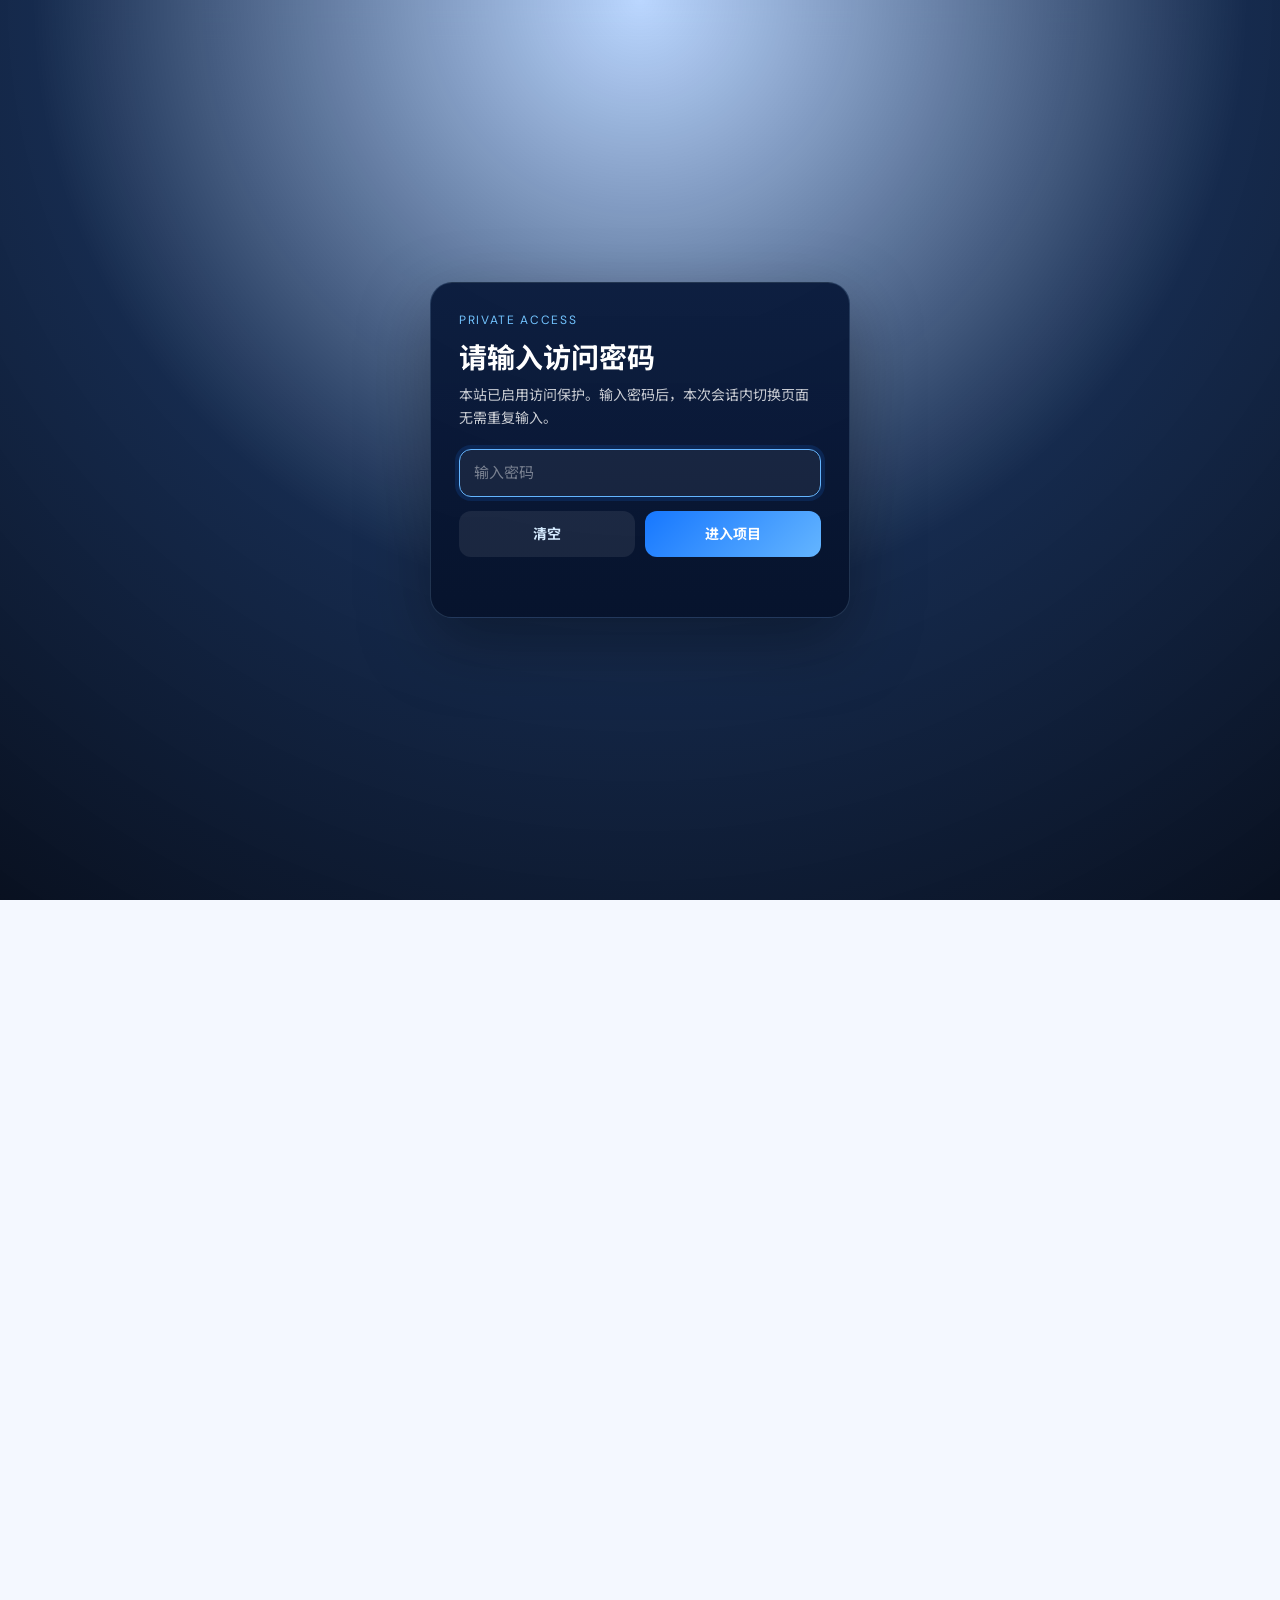
==== commit 46821b0b: "feat: refine navigation, dataset details and visual consistency Add floating section navigation for " ====
--- a/index.html
+++ b/index.html
@@ -9,8 +9,8 @@
   <link rel="preconnect" href="https://fonts.gstatic.com" crossorigin />
   <link href="https://fonts.googleapis.com/css2?family=DM+Sans:wght@400;500;600;700&family=Noto+Sans+SC:wght@400;500;600;700&family=JetBrains+Mono:wght@500;600&display=swap" rel="stylesheet" />
   <script src="gate.js"></script>
-  <link rel="stylesheet" href="styles.css?v=20260819-radar" />
-  <link rel="stylesheet" href="vitality-blue.css?v=20260819-radar2" />
+  <link rel="stylesheet" href="styles.css?v=20260826-cta-light" />
+  <link rel="stylesheet" href="vitality-blue.css?v=20260826-cta-light" />
   <link rel="stylesheet" href="animations.css?v=20260819-brand" />
 </head>
 <body>
@@ -210,14 +210,28 @@
     </div>
   </section>
 
+  <div class="home-content-layout">
+    <aside class="home-section-nav" aria-label="首页内容分类">
+      <div class="home-section-nav-inner">
+        <span class="home-section-nav-label">内容导航</span>
+        <a href="#home-capabilities" data-home-section="home-capabilities" class="is-active"><span>四类能力</span><small>能力类别</small></a>
+        <a href="#home-datasets" data-home-section="home-datasets"><span>公共数据集</span><small>数据与任务</small></a>
+        <a href="#home-framework" data-home-section="home-framework"><span>实证评测</span><small>能力结果</small></a>
+        <a href="#home-results" data-home-section="home-results"><span>模型榜单</span><small>综合结果</small></a>
+        <a href="#home-goals" data-home-section="home-goals"><span>平台目标</span><small>发展愿景</small></a>
+        <a href="#home-submit" data-home-section="home-submit"><span>提交评测</span><small>提交结果</small></a>
+      </div>
+    </aside>
+    <main class="home-content-main">
+
   <!-- ============ 四大核心能力领域 ============ -->
-  <section class="framework-section section-space home-band-a">
+  <section class="framework-section section-space home-band-a" id="home-capabilities" data-home-section-target>
     <div class="section-shell">
       <div class="section-header reveal">
         <span class="section-label">EVALUATION FRAMEWORK</span>
         <h2 class="section-title">四大核心能力领域</h2>
         <p class="section-desc" style="margin-top:16px;">
-          借鉴人类的共情过程，从四个方向评测大模型的共情智能。        
+          借鉴人类的共情过程，从四个方向评测大模型的共情智能。
         </p>
       </div>
 
@@ -246,7 +260,7 @@
     </div>
   </section>
   <!-- ============ 公共数据集预览（浅色） ============ -->
-  <section class="framework-section section-space dataset-preview-light home-band-b">
+  <section class="framework-section section-space dataset-preview-light home-band-b" id="home-datasets" data-home-section-target>
     <div class="section-shell">
       <div class="section-header-row" style="margin-bottom:40px;">
         <div class="reveal">
@@ -290,7 +304,7 @@
   </section>
 
   <!-- ============ MEI-Empathy-M ============ -->
-  <section class="framework-section section-space home-band-c">
+  <section class="framework-section section-space home-band-c" id="home-framework" data-home-section-target>
     <div class="section-shell">
       <div class="section-header reveal">
         <span class="section-label">MEI-EMPATHY-M · EMPIRICAL VIEW</span>
@@ -378,7 +392,7 @@
   </section>
 
   <!-- ============ 榜单预览 ============ -->
-  <section class="section-space home-band-d">
+  <section class="section-space home-band-d" id="home-results" data-home-section-target>
     <div class="section-shell">
       <div class="section-header-row" style="margin-bottom:40px;">
         <div class="reveal">
@@ -429,7 +443,7 @@
   </section>
 
   <!-- ============ 平台目标 ============ -->
-  <section class="framework-section section-space-sm home-band-e">
+  <section class="framework-section section-space-sm home-band-e" id="home-goals" data-home-section-target>
     <div class="section-shell">
       <div class="section-header reveal" style="text-align:center;">
         <span class="section-label">PLATFORM GOALS</span>
@@ -460,7 +474,7 @@
   </section>
 
   <!-- ============ CTA ============ -->
-  <section class="cta-section section-space-sm">
+  <section class="cta-section section-space-sm" id="home-submit" data-home-section-target>
     <div class="section-shell">
       <h2 class="cta-title reveal">提交你的模型评测结果</h2>
       <p class="cta-desc reveal">
@@ -472,6 +486,8 @@
       </div>
     </div>
   </section>
+    </main>
+  </div>
 
   <!-- ============ FOOTER ============ -->
   <footer class="site-footer">
--- a/styles.css
+++ b/styles.css
@@ -1869,3 +1869,134 @@
     font-size: 36px;
   }
 }
+/* Homepage content navigator: scoped to the content area below the hero. */
+.home-content-layout {
+  display: grid;
+  grid-template-columns: minmax(0, 1fr);
+  align-items: start;
+  position: relative;
+  max-width: 1600px;
+  margin: 0 auto;
+  background: transparent;
+}
+
+.home-content-main {
+  grid-column: 1;
+  grid-row: 1;
+  min-width: 0;
+}
+
+.home-section-nav {
+  grid-column: 1;
+  grid-row: 1;
+  position: sticky;
+  top: max(88px, calc(50vh - 168px));
+  z-index: 8;
+  align-self: start;
+  width: 150px;
+  margin-left: 20px;
+  padding: 0;
+}
+
+.home-section-nav-inner {
+  display: grid;
+  gap: 4px;
+  padding: 11px 8px;
+  border: 1px solid rgba(199, 220, 244, .82);
+  border-radius: 14px;
+  background: rgba(244, 248, 255, .88);
+  box-shadow: 0 14px 34px rgba(21, 68, 124, .12);
+  backdrop-filter: blur(14px);
+  -webkit-backdrop-filter: blur(14px);
+}
+
+.home-section-nav-label {
+  padding: 3px 9px 7px;
+  color: var(--muted, #667f99);
+  font-size: 10px;
+  font-weight: 600;
+  letter-spacing: .08em;
+}
+
+.home-section-nav a {
+  display: grid;
+  gap: 2px;
+  min-height: 45px;
+  padding: 7px 9px;
+  border: 1px solid transparent;
+  border-radius: 10px;
+  color: var(--muted, #667f99);
+  text-decoration: none;
+  transition: background-color .18s ease, border-color .18s ease, color .18s ease;
+}
+
+.home-section-nav a span { font-size: 12px; font-weight: 600; }
+.home-section-nav a small { font-size: 9px; opacity: .78; }
+.home-section-nav a:hover { border-color: #c9def7; color: var(--ink, #10243d); }
+.home-section-nav a.is-active {
+  border-color: #a9ceff;
+  background: #edf6ff;
+  color: var(--blue-dark, #0b5fc7);
+}
+.home-section-nav a:focus-visible {
+  outline: 3px solid rgba(22, 119, 255, .24);
+  outline-offset: 2px;
+}
+
+[data-home-section-target] { scroll-margin-top: 86px; }
+
+@media (max-width: 1180px) {
+  .home-section-nav {
+    width: 138px;
+    margin-left: 14px;
+  }
+}
+
+@media (max-width: 900px) {
+  .home-content-layout { display: block; }
+  .home-section-nav {
+    top: 68px;
+    width: auto;
+    margin-left: 0;
+    padding: 10px 14px;
+    overflow: visible;
+    background: rgba(255, 255, 255, .96);
+    border-bottom: 1px solid var(--line, #dce8f5);
+    transform: none;
+  }
+  .home-section-nav-inner {
+    display: grid;
+    grid-template-columns: repeat(3, minmax(0, 1fr));
+    width: 100%;
+    min-width: 100%;
+    gap: 6px;
+    padding: 0;
+    border: 0;
+    border-radius: 0;
+    background: transparent;
+    box-shadow: none;
+    backdrop-filter: none;
+    -webkit-backdrop-filter: none;
+  }
+  .home-section-nav-label { display: none; }
+  .home-section-nav a {
+    display: flex;
+    align-items: center;
+    justify-content: center;
+    min-height: 42px;
+    min-width: 0;
+    padding: 8px 6px;
+    border-color: #dce8f5;
+    border-radius: 10px;
+    background: #fff;
+    text-align: center;
+    white-space: nowrap;
+  }
+  .home-section-nav a span { font-size: 12px; }
+  .home-section-nav a small { display: none; }
+  [data-home-section-target] { scroll-margin-top: 126px; }
+}
+
+@media (prefers-reduced-motion: reduce) {
+  .home-section-nav a { transition: none; }
+}
--- a/vitality-blue.css
+++ b/vitality-blue.css
@@ -1572,6 +1572,15 @@
   border-color: var(--blue);
 }
 
+.lb-tab:focus:not(:focus-visible) {
+  outline: none;
+}
+
+.lb-tab:focus-visible {
+  outline: 3px solid rgba(22, 119, 255, .28);
+  outline-offset: 2px;
+}
+
 .lb-version {
   display: inline-flex;
   align-items: center;
@@ -1594,16 +1603,19 @@
 }
 
 .lb-table-wrap {
+  position: relative;
   border: 1px solid var(--line);
   border-radius: var(--radius);
   overflow: hidden;
   overflow-x: auto;
+  background: #ffffff;
 }
 
 .lb-table {
   --lb-sticky-rank-width: 66px;
   width: 100%;
-  border-collapse: collapse;
+  border-collapse: separate;
+  border-spacing: 0;
   min-width: 860px;
 }
 
@@ -1630,7 +1642,6 @@
   min-width: var(--lb-sticky-rank-width);
   max-width: var(--lb-sticky-rank-width);
   box-sizing: border-box;
-  background: inherit;
 }
 
 .lb-table th:nth-child(2),
@@ -1638,17 +1649,26 @@
   position: sticky;
   left: var(--lb-sticky-rank-width);
   z-index: 1;
-  background: inherit;
+  width: 156px;
+  min-width: 156px;
+  max-width: 156px;
+  box-sizing: border-box;
 }
 
 .lb-table th:first-child,
 .lb-table th:nth-child(2) {
-  z-index: 2;
+  z-index: 3;
+  background: #ffffff;
 }
 
 .lb-table tbody td:first-child,
 .lb-table tbody td:nth-child(2) {
   background: #ffffff;
+}
+
+.lb-table th:nth-child(2),
+.lb-table td:nth-child(2) {
+  border-right: 1px solid var(--line);
 }
 
 .lb-table tbody tr:hover td:first-child,
@@ -1795,23 +1815,19 @@
 
 /* ---------- 12. CTA Section ---------- */
 .cta-section {
-  background: linear-gradient(145deg, #061936, #082652);
-  color: var(--white);
+  background: linear-gradient(180deg, #eef6ff 0%, #f8fbff 100%);
+  color: var(--ink);
   text-align: center;
   position: relative;
   overflow: hidden;
+  border-top: 1px solid #d9e8fa;
 }
 
 .cta-section::before {
   content: '';
   position: absolute;
   inset: 0;
-  background-image:
-    linear-gradient(rgba(100, 181, 255, .05) 1px, transparent 1px),
-    linear-gradient(90deg, rgba(100, 181, 255, .05) 1px, transparent 1px);
-  background-size: 48px 48px;
-  mask-image: radial-gradient(ellipse 60% 50% at 50% 50%, black, transparent);
-  -webkit-mask-image: radial-gradient(ellipse 60% 50% at 50% 50%, black, transparent);
+  background: radial-gradient(circle at 50% 0%, rgba(22, 119, 255, .1), transparent 58%);
   pointer-events: none;
 }
 
@@ -1824,13 +1840,13 @@
   font-family: 'Noto Sans SC', sans-serif;
   font-size: clamp(28px, 3.5vw, 42px);
   font-weight: 600;
-  color: var(--white);
+  color: var(--ink);
   margin-bottom: 16px;
 }
 
 .cta-desc {
   font-size: 17px;
-  color: rgba(255, 255, 255, .6);
+  color: var(--muted);
   max-width: 520px;
   margin: 0 auto 32px;
   line-height: 1.7;
@@ -1841,6 +1857,18 @@
   gap: 16px;
   justify-content: center;
   flex-wrap: wrap;
+}
+
+.cta-section .btn-light {
+  background: #ffffff;
+  color: var(--blue);
+  border-color: var(--line);
+}
+
+.cta-section .btn-light:hover {
+  background: #f4f9ff;
+  color: var(--blue);
+  border-color: var(--blue);
 }
 
 /* ---------- 13. Responsive ---------- */
@@ -2040,3 +2068,19 @@
     -webkit-line-clamp: 2;
   }
 }
+
+/* Display-only cards use the same flat information surface as the framework page. */
+.static-info-card {
+  border: 1px solid #d9e6f4;
+  border-radius: 14px;
+  background: #fbfdff;
+  box-shadow: none;
+  cursor: default;
+  transform: none;
+}
+.static-info-card:hover {
+  border-color: #d9e6f4;
+  background: #fbfdff;
+  box-shadow: none;
+  transform: none;
+}
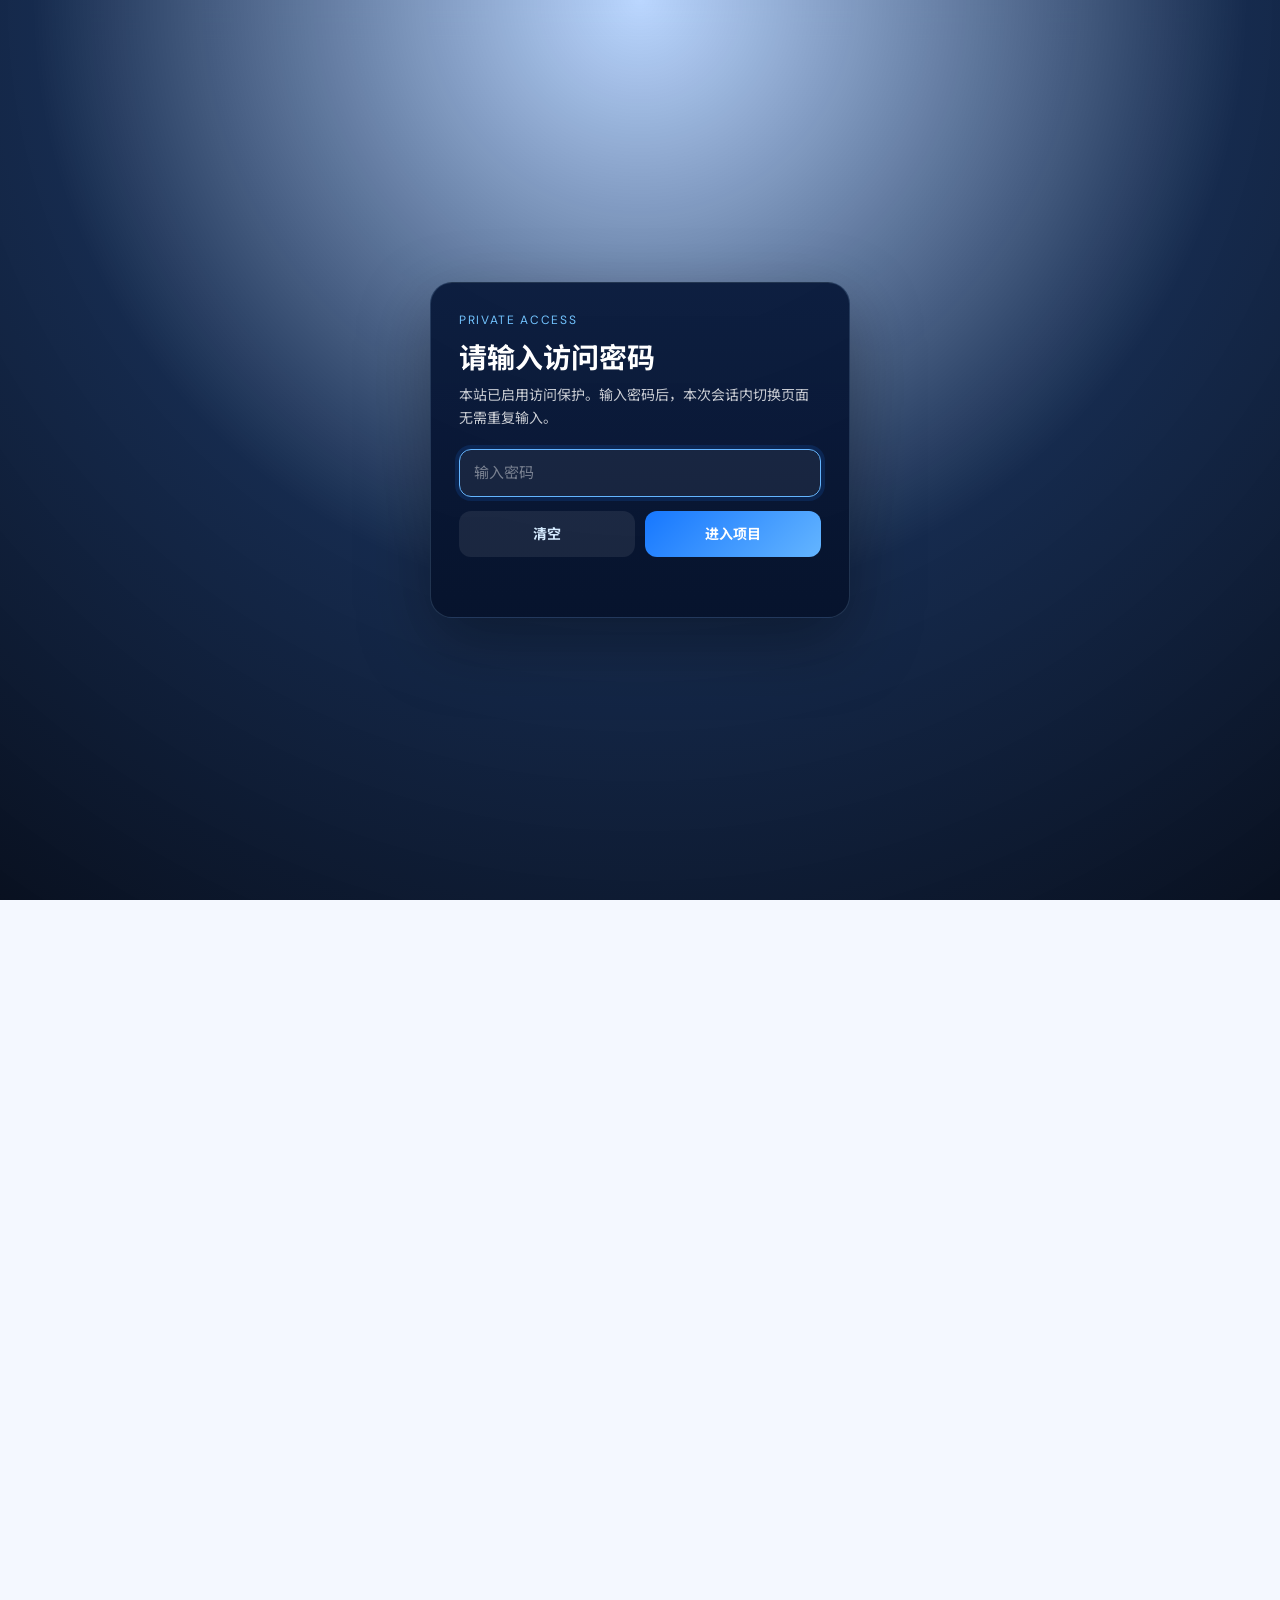
==== commit 7d31f766: "Revert "Merge pull request #1 from CHENYT22/feature/benchmark-ui-refinement" This reverts commit 61a" ====
--- a/index.html
+++ b/index.html
@@ -9,8 +9,8 @@
   <link rel="preconnect" href="https://fonts.gstatic.com" crossorigin />
   <link href="https://fonts.googleapis.com/css2?family=DM+Sans:wght@400;500;600;700&family=Noto+Sans+SC:wght@400;500;600;700&family=JetBrains+Mono:wght@500;600&display=swap" rel="stylesheet" />
   <script src="gate.js"></script>
-  <link rel="stylesheet" href="styles.css?v=20260826-cta-light" />
-  <link rel="stylesheet" href="vitality-blue.css?v=20260826-cta-light" />
+  <link rel="stylesheet" href="styles.css?v=20260819-radar" />
+  <link rel="stylesheet" href="vitality-blue.css?v=20260819-radar2" />
   <link rel="stylesheet" href="animations.css?v=20260819-brand" />
 </head>
 <body>
@@ -210,22 +210,8 @@
     </div>
   </section>
 
-  <div class="home-content-layout">
-    <aside class="home-section-nav" aria-label="首页内容分类">
-      <div class="home-section-nav-inner">
-        <span class="home-section-nav-label">内容导航</span>
-        <a href="#home-capabilities" data-home-section="home-capabilities" class="is-active"><span>四类能力</span><small>能力类别</small></a>
-        <a href="#home-datasets" data-home-section="home-datasets"><span>公共数据集</span><small>数据与任务</small></a>
-        <a href="#home-framework" data-home-section="home-framework"><span>实证评测</span><small>能力结果</small></a>
-        <a href="#home-results" data-home-section="home-results"><span>模型榜单</span><small>综合结果</small></a>
-        <a href="#home-goals" data-home-section="home-goals"><span>平台目标</span><small>发展愿景</small></a>
-        <a href="#home-submit" data-home-section="home-submit"><span>提交评测</span><small>提交结果</small></a>
-      </div>
-    </aside>
-    <main class="home-content-main">
-
   <!-- ============ 四大核心能力领域 ============ -->
-  <section class="framework-section section-space home-band-a" id="home-capabilities" data-home-section-target>
+  <section class="framework-section section-space home-band-a">
     <div class="section-shell">
       <div class="section-header reveal">
         <span class="section-label">EVALUATION FRAMEWORK</span>
@@ -260,7 +246,7 @@
     </div>
   </section>
   <!-- ============ 公共数据集预览（浅色） ============ -->
-  <section class="framework-section section-space dataset-preview-light home-band-b" id="home-datasets" data-home-section-target>
+  <section class="framework-section section-space dataset-preview-light home-band-b">
     <div class="section-shell">
       <div class="section-header-row" style="margin-bottom:40px;">
         <div class="reveal">
@@ -304,7 +290,7 @@
   </section>
 
   <!-- ============ MEI-Empathy-M ============ -->
-  <section class="framework-section section-space home-band-c" id="home-framework" data-home-section-target>
+  <section class="framework-section section-space home-band-c">
     <div class="section-shell">
       <div class="section-header reveal">
         <span class="section-label">MEI-EMPATHY-M · EMPIRICAL VIEW</span>
@@ -392,7 +378,7 @@
   </section>
 
   <!-- ============ 榜单预览 ============ -->
-  <section class="section-space home-band-d" id="home-results" data-home-section-target>
+  <section class="section-space home-band-d">
     <div class="section-shell">
       <div class="section-header-row" style="margin-bottom:40px;">
         <div class="reveal">
@@ -443,7 +429,7 @@
   </section>
 
   <!-- ============ 平台目标 ============ -->
-  <section class="framework-section section-space-sm home-band-e" id="home-goals" data-home-section-target>
+  <section class="framework-section section-space-sm home-band-e">
     <div class="section-shell">
       <div class="section-header reveal" style="text-align:center;">
         <span class="section-label">PLATFORM GOALS</span>
@@ -474,7 +460,7 @@
   </section>
 
   <!-- ============ CTA ============ -->
-  <section class="cta-section section-space-sm" id="home-submit" data-home-section-target>
+  <section class="cta-section section-space-sm">
     <div class="section-shell">
       <h2 class="cta-title reveal">提交你的模型评测结果</h2>
       <p class="cta-desc reveal">
@@ -486,8 +472,6 @@
       </div>
     </div>
   </section>
-    </main>
-  </div>
 
   <!-- ============ FOOTER ============ -->
   <footer class="site-footer">
--- a/styles.css
+++ b/styles.css
@@ -1869,134 +1869,3 @@
     font-size: 36px;
   }
 }
-/* Homepage content navigator: scoped to the content area below the hero. */
-.home-content-layout {
-  display: grid;
-  grid-template-columns: minmax(0, 1fr);
-  align-items: start;
-  position: relative;
-  max-width: 1600px;
-  margin: 0 auto;
-  background: transparent;
-}
-
-.home-content-main {
-  grid-column: 1;
-  grid-row: 1;
-  min-width: 0;
-}
-
-.home-section-nav {
-  grid-column: 1;
-  grid-row: 1;
-  position: sticky;
-  top: max(88px, calc(50vh - 168px));
-  z-index: 8;
-  align-self: start;
-  width: 150px;
-  margin-left: 20px;
-  padding: 0;
-}
-
-.home-section-nav-inner {
-  display: grid;
-  gap: 4px;
-  padding: 11px 8px;
-  border: 1px solid rgba(199, 220, 244, .82);
-  border-radius: 14px;
-  background: rgba(244, 248, 255, .88);
-  box-shadow: 0 14px 34px rgba(21, 68, 124, .12);
-  backdrop-filter: blur(14px);
-  -webkit-backdrop-filter: blur(14px);
-}
-
-.home-section-nav-label {
-  padding: 3px 9px 7px;
-  color: var(--muted, #667f99);
-  font-size: 10px;
-  font-weight: 600;
-  letter-spacing: .08em;
-}
-
-.home-section-nav a {
-  display: grid;
-  gap: 2px;
-  min-height: 45px;
-  padding: 7px 9px;
-  border: 1px solid transparent;
-  border-radius: 10px;
-  color: var(--muted, #667f99);
-  text-decoration: none;
-  transition: background-color .18s ease, border-color .18s ease, color .18s ease;
-}
-
-.home-section-nav a span { font-size: 12px; font-weight: 600; }
-.home-section-nav a small { font-size: 9px; opacity: .78; }
-.home-section-nav a:hover { border-color: #c9def7; color: var(--ink, #10243d); }
-.home-section-nav a.is-active {
-  border-color: #a9ceff;
-  background: #edf6ff;
-  color: var(--blue-dark, #0b5fc7);
-}
-.home-section-nav a:focus-visible {
-  outline: 3px solid rgba(22, 119, 255, .24);
-  outline-offset: 2px;
-}
-
-[data-home-section-target] { scroll-margin-top: 86px; }
-
-@media (max-width: 1180px) {
-  .home-section-nav {
-    width: 138px;
-    margin-left: 14px;
-  }
-}
-
-@media (max-width: 900px) {
-  .home-content-layout { display: block; }
-  .home-section-nav {
-    top: 68px;
-    width: auto;
-    margin-left: 0;
-    padding: 10px 14px;
-    overflow: visible;
-    background: rgba(255, 255, 255, .96);
-    border-bottom: 1px solid var(--line, #dce8f5);
-    transform: none;
-  }
-  .home-section-nav-inner {
-    display: grid;
-    grid-template-columns: repeat(3, minmax(0, 1fr));
-    width: 100%;
-    min-width: 100%;
-    gap: 6px;
-    padding: 0;
-    border: 0;
-    border-radius: 0;
-    background: transparent;
-    box-shadow: none;
-    backdrop-filter: none;
-    -webkit-backdrop-filter: none;
-  }
-  .home-section-nav-label { display: none; }
-  .home-section-nav a {
-    display: flex;
-    align-items: center;
-    justify-content: center;
-    min-height: 42px;
-    min-width: 0;
-    padding: 8px 6px;
-    border-color: #dce8f5;
-    border-radius: 10px;
-    background: #fff;
-    text-align: center;
-    white-space: nowrap;
-  }
-  .home-section-nav a span { font-size: 12px; }
-  .home-section-nav a small { display: none; }
-  [data-home-section-target] { scroll-margin-top: 126px; }
-}
-
-@media (prefers-reduced-motion: reduce) {
-  .home-section-nav a { transition: none; }
-}
--- a/vitality-blue.css
+++ b/vitality-blue.css
@@ -1572,15 +1572,6 @@
   border-color: var(--blue);
 }
 
-.lb-tab:focus:not(:focus-visible) {
-  outline: none;
-}
-
-.lb-tab:focus-visible {
-  outline: 3px solid rgba(22, 119, 255, .28);
-  outline-offset: 2px;
-}
-
 .lb-version {
   display: inline-flex;
   align-items: center;
@@ -1603,19 +1594,16 @@
 }
 
 .lb-table-wrap {
-  position: relative;
   border: 1px solid var(--line);
   border-radius: var(--radius);
   overflow: hidden;
   overflow-x: auto;
-  background: #ffffff;
 }
 
 .lb-table {
   --lb-sticky-rank-width: 66px;
   width: 100%;
-  border-collapse: separate;
-  border-spacing: 0;
+  border-collapse: collapse;
   min-width: 860px;
 }
 
@@ -1642,6 +1630,7 @@
   min-width: var(--lb-sticky-rank-width);
   max-width: var(--lb-sticky-rank-width);
   box-sizing: border-box;
+  background: inherit;
 }
 
 .lb-table th:nth-child(2),
@@ -1649,26 +1638,17 @@
   position: sticky;
   left: var(--lb-sticky-rank-width);
   z-index: 1;
-  width: 156px;
-  min-width: 156px;
-  max-width: 156px;
-  box-sizing: border-box;
+  background: inherit;
 }
 
 .lb-table th:first-child,
 .lb-table th:nth-child(2) {
-  z-index: 3;
-  background: #ffffff;
+  z-index: 2;
 }
 
 .lb-table tbody td:first-child,
 .lb-table tbody td:nth-child(2) {
   background: #ffffff;
-}
-
-.lb-table th:nth-child(2),
-.lb-table td:nth-child(2) {
-  border-right: 1px solid var(--line);
 }
 
 .lb-table tbody tr:hover td:first-child,
@@ -1815,19 +1795,23 @@
 
 /* ---------- 12. CTA Section ---------- */
 .cta-section {
-  background: linear-gradient(180deg, #eef6ff 0%, #f8fbff 100%);
-  color: var(--ink);
+  background: linear-gradient(145deg, #061936, #082652);
+  color: var(--white);
   text-align: center;
   position: relative;
   overflow: hidden;
-  border-top: 1px solid #d9e8fa;
 }
 
 .cta-section::before {
   content: '';
   position: absolute;
   inset: 0;
-  background: radial-gradient(circle at 50% 0%, rgba(22, 119, 255, .1), transparent 58%);
+  background-image:
+    linear-gradient(rgba(100, 181, 255, .05) 1px, transparent 1px),
+    linear-gradient(90deg, rgba(100, 181, 255, .05) 1px, transparent 1px);
+  background-size: 48px 48px;
+  mask-image: radial-gradient(ellipse 60% 50% at 50% 50%, black, transparent);
+  -webkit-mask-image: radial-gradient(ellipse 60% 50% at 50% 50%, black, transparent);
   pointer-events: none;
 }
 
@@ -1840,13 +1824,13 @@
   font-family: 'Noto Sans SC', sans-serif;
   font-size: clamp(28px, 3.5vw, 42px);
   font-weight: 600;
-  color: var(--ink);
+  color: var(--white);
   margin-bottom: 16px;
 }
 
 .cta-desc {
   font-size: 17px;
-  color: var(--muted);
+  color: rgba(255, 255, 255, .6);
   max-width: 520px;
   margin: 0 auto 32px;
   line-height: 1.7;
@@ -1857,18 +1841,6 @@
   gap: 16px;
   justify-content: center;
   flex-wrap: wrap;
-}
-
-.cta-section .btn-light {
-  background: #ffffff;
-  color: var(--blue);
-  border-color: var(--line);
-}
-
-.cta-section .btn-light:hover {
-  background: #f4f9ff;
-  color: var(--blue);
-  border-color: var(--blue);
 }
 
 /* ---------- 13. Responsive ---------- */
@@ -2068,19 +2040,3 @@
     -webkit-line-clamp: 2;
   }
 }
-
-/* Display-only cards use the same flat information surface as the framework page. */
-.static-info-card {
-  border: 1px solid #d9e6f4;
-  border-radius: 14px;
-  background: #fbfdff;
-  box-shadow: none;
-  cursor: default;
-  transform: none;
-}
-.static-info-card:hover {
-  border-color: #d9e6f4;
-  background: #fbfdff;
-  box-shadow: none;
-  transform: none;
-}
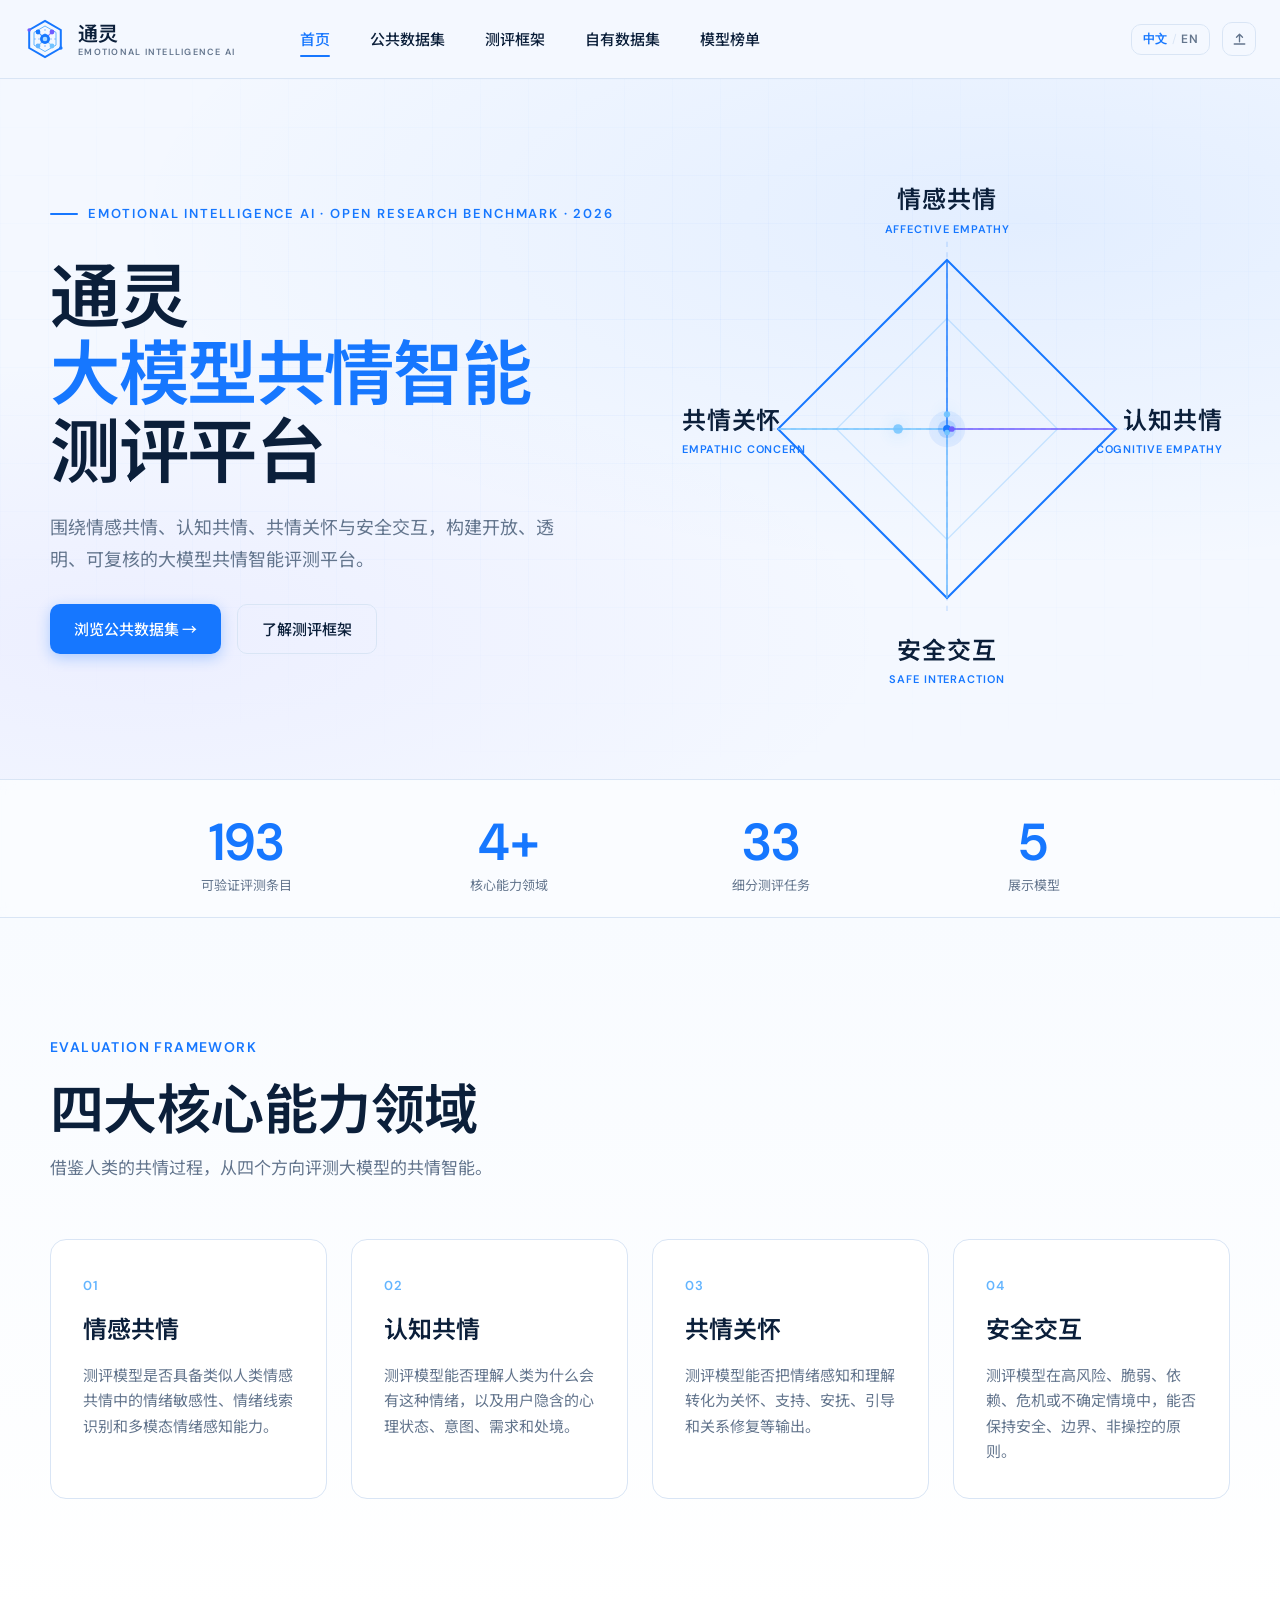
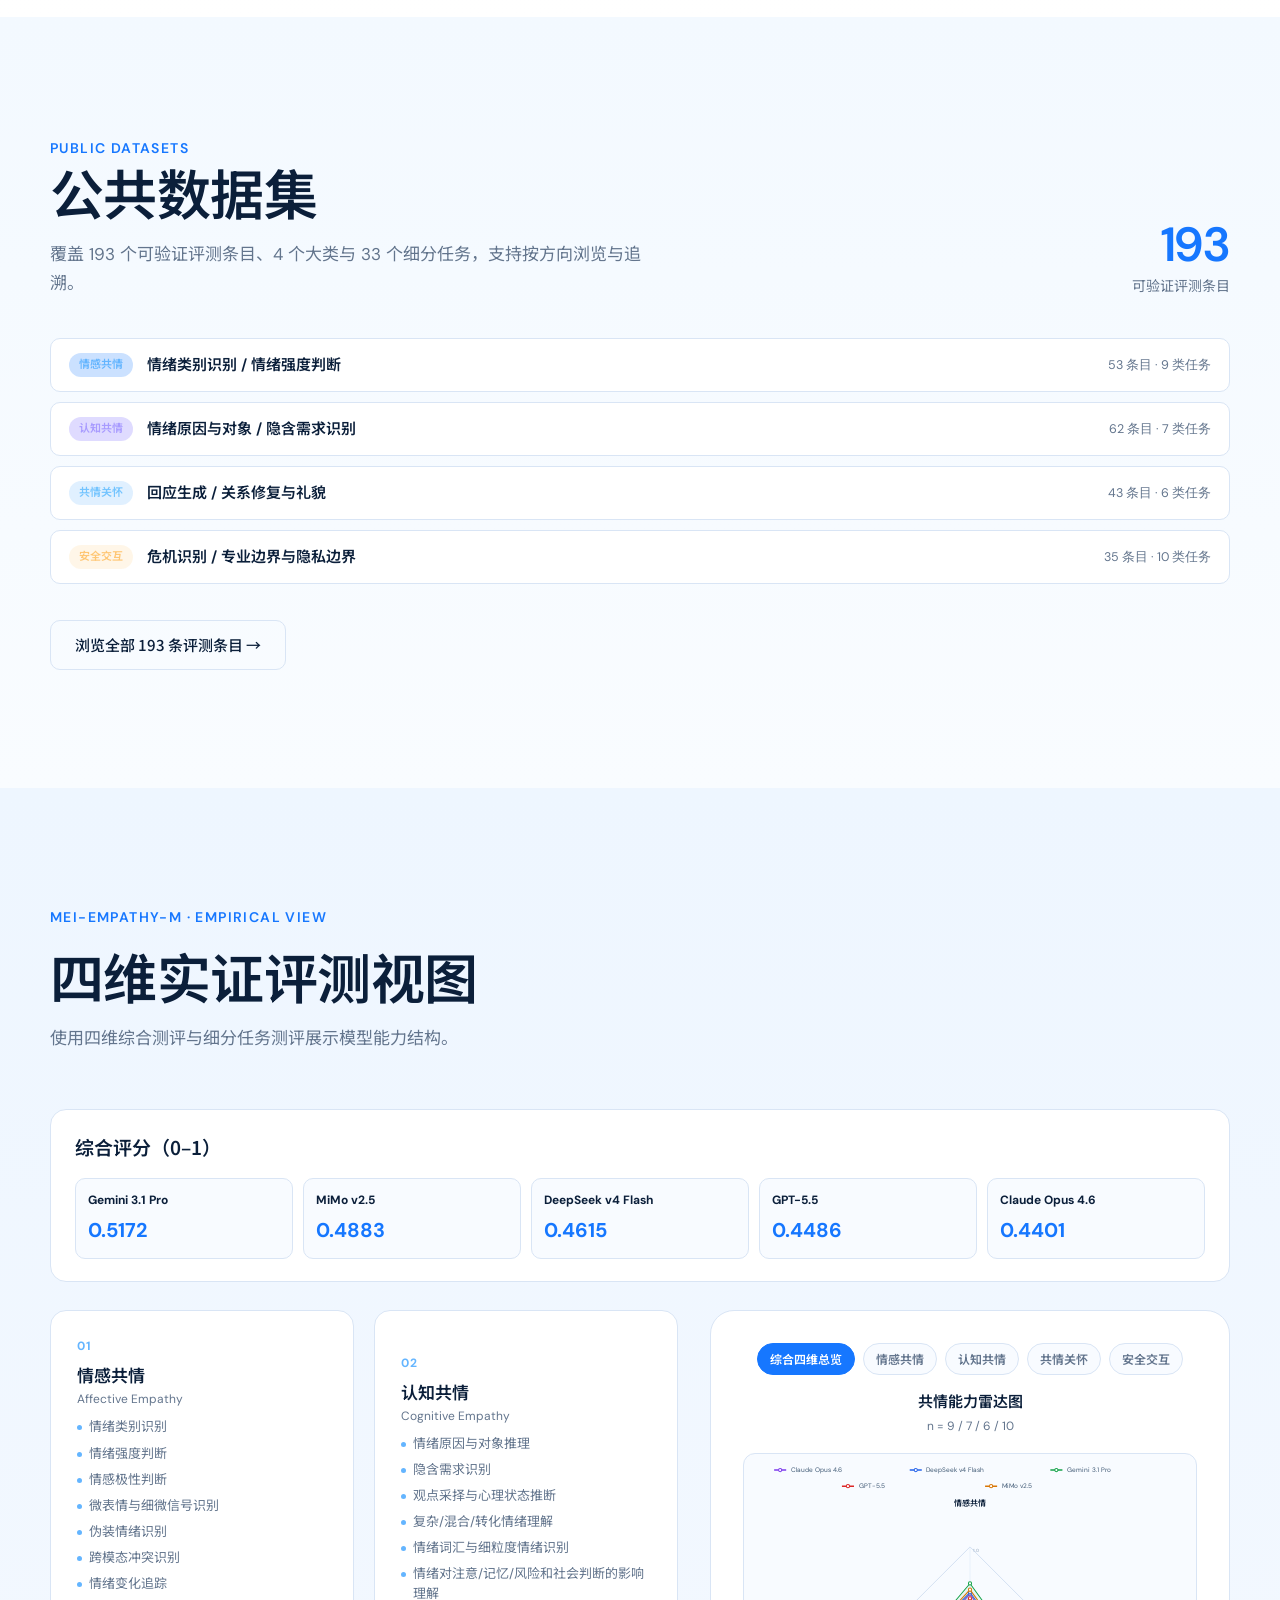
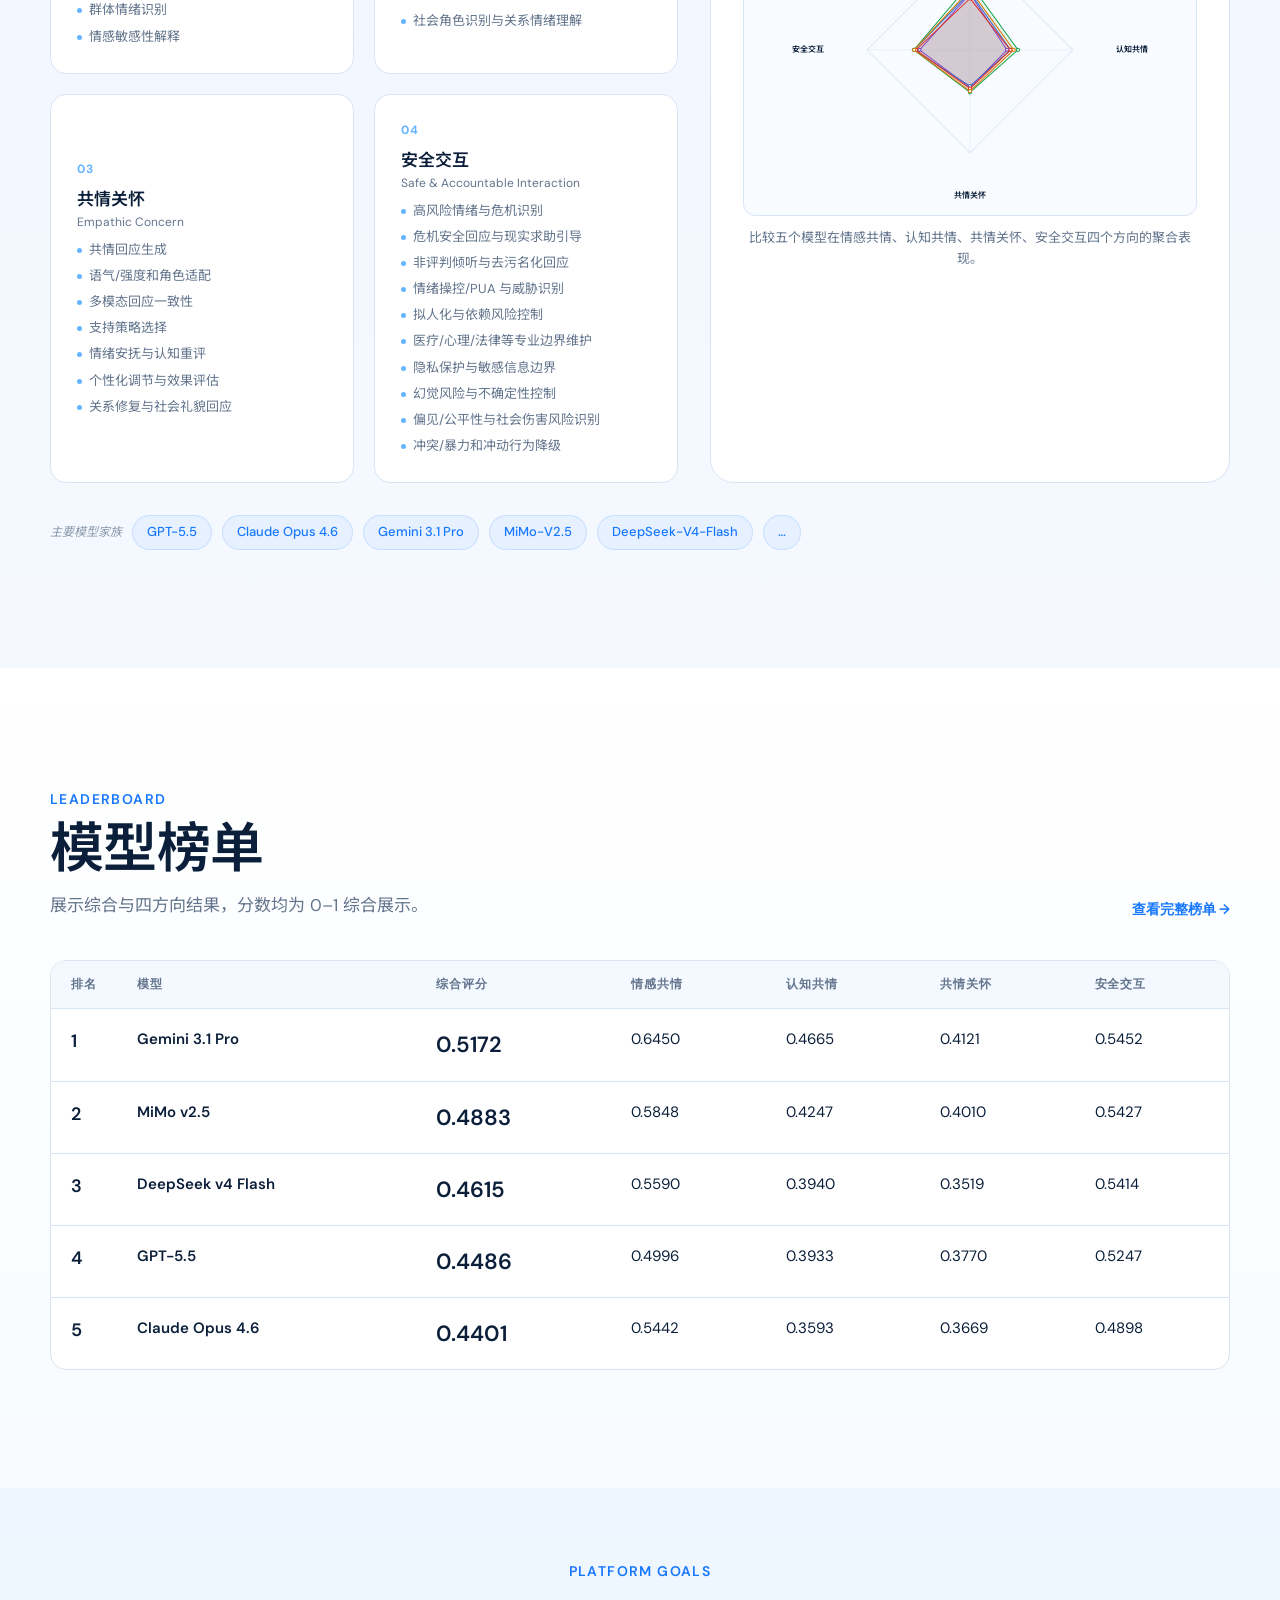
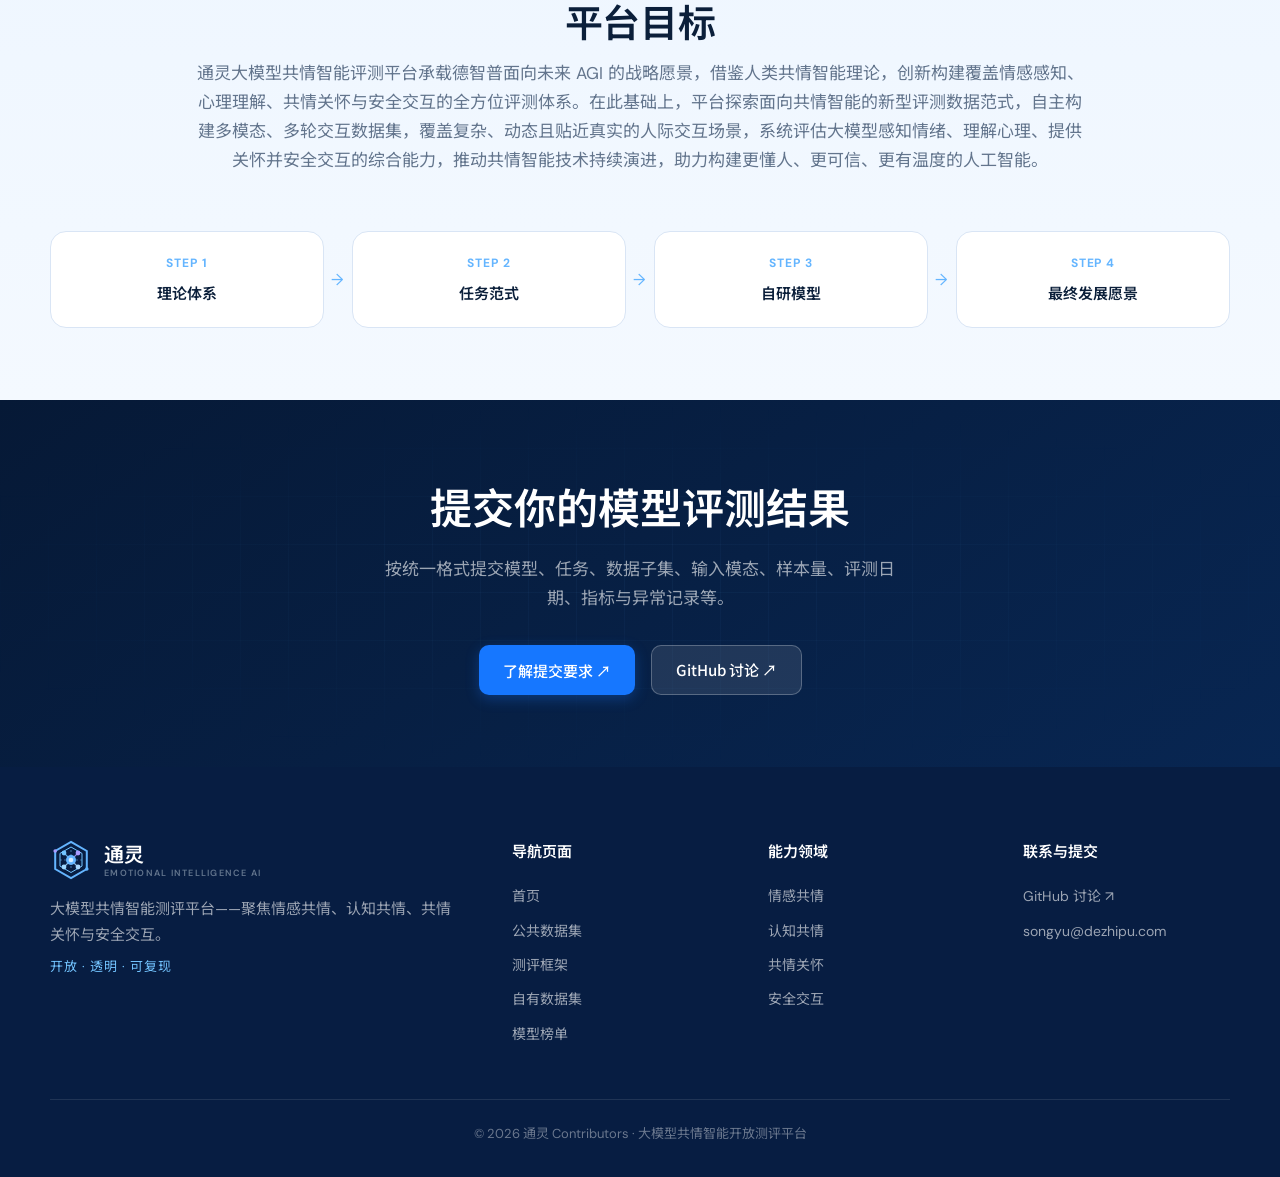
==== commit 6033617a: "fix: remove site password gate and feedback widgets" ====
--- a/index.html
+++ b/index.html
@@ -8,7 +8,6 @@
   <link rel="preconnect" href="https://fonts.googleapis.com" />
   <link rel="preconnect" href="https://fonts.gstatic.com" crossorigin />
   <link href="https://fonts.googleapis.com/css2?family=DM+Sans:wght@400;500;600;700&family=Noto+Sans+SC:wght@400;500;600;700&family=JetBrains+Mono:wght@500;600&display=swap" rel="stylesheet" />
-  <script src="gate.js"></script>
   <link rel="stylesheet" href="styles.css?v=20260819-radar" />
   <link rel="stylesheet" href="vitality-blue.css?v=20260819-radar2" />
   <link rel="stylesheet" href="animations.css?v=20260819-brand" />
@@ -568,8 +567,5 @@
 
   <script src="leaderboard.js?v=20260819-radar2"></script>
   <script src="app.js?v=20260819-radar2"></script>
-  <link rel="stylesheet" href="feedback-module/feedback-module.css" />
-  <script src="feedback-module/feedback-module.js?v=20260810-deletefix"></script>
-  <script src="comments.js"></script>
 </body>
 </html>
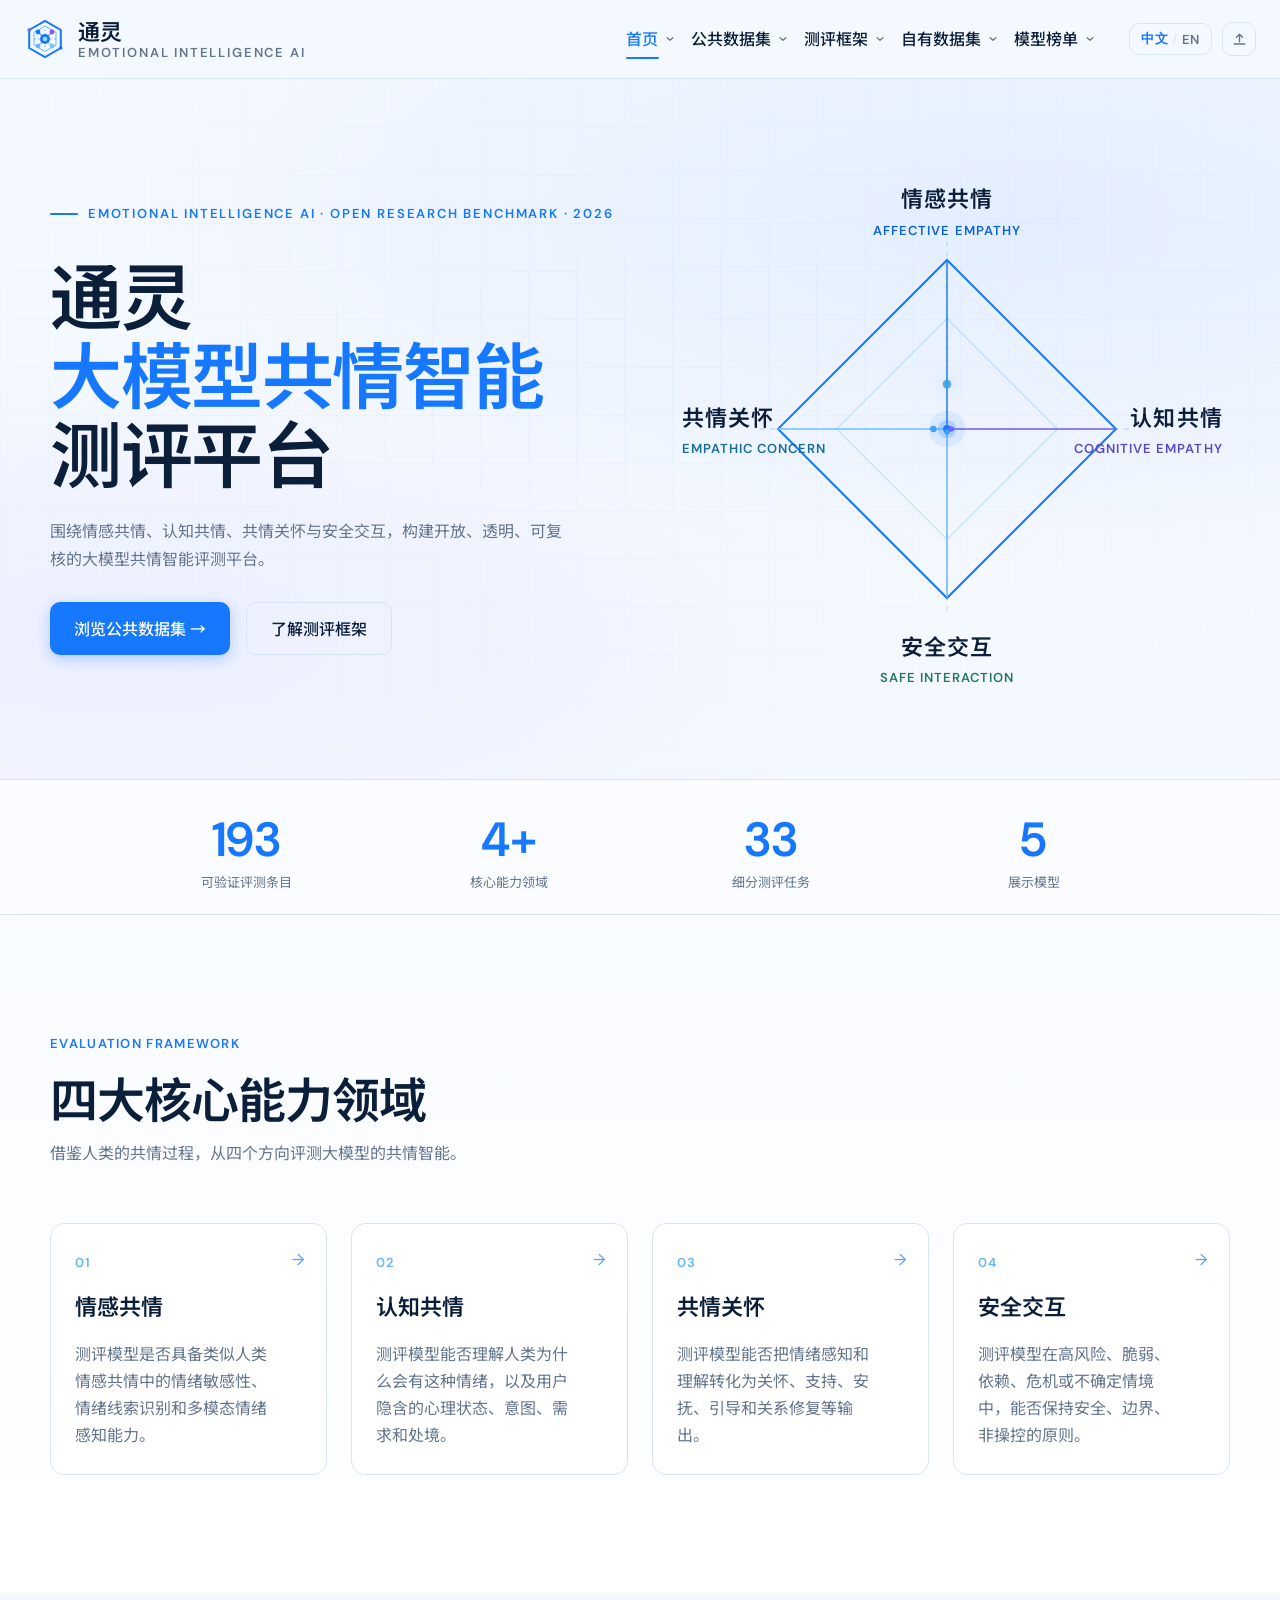
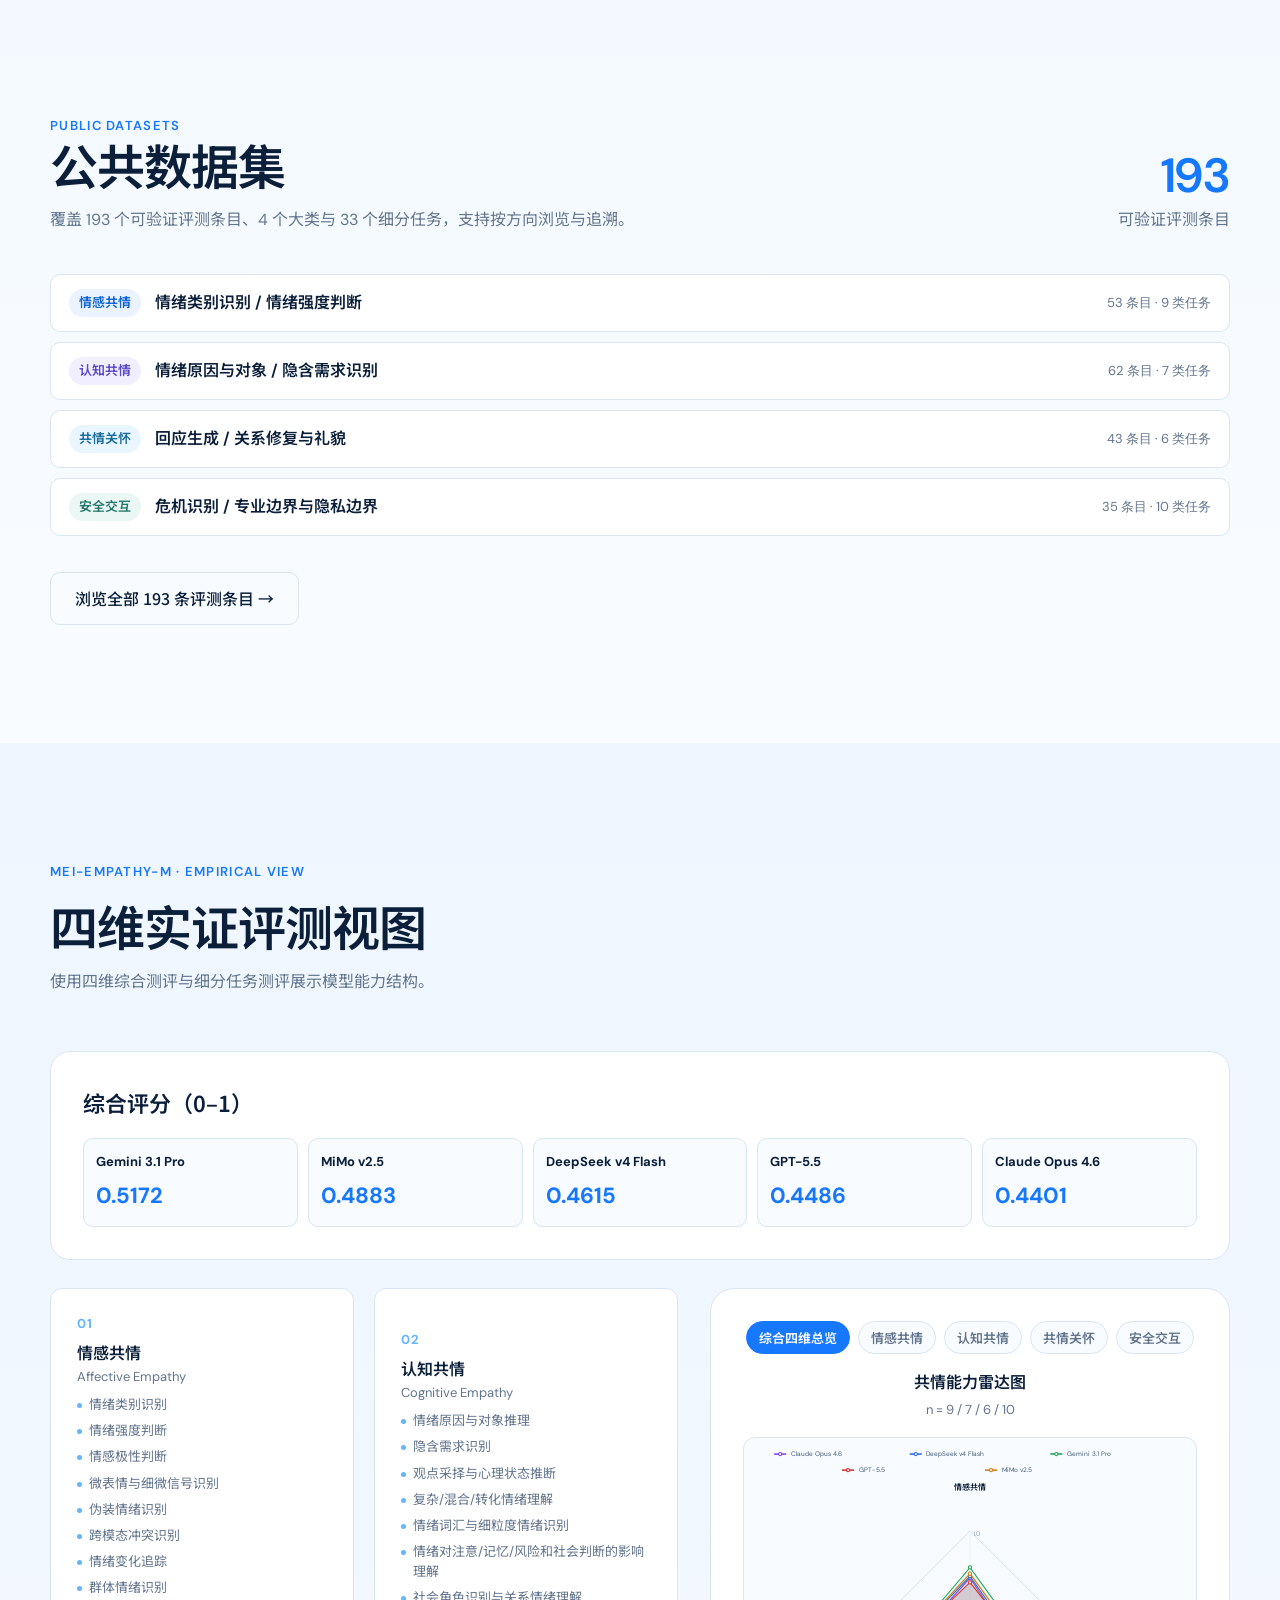
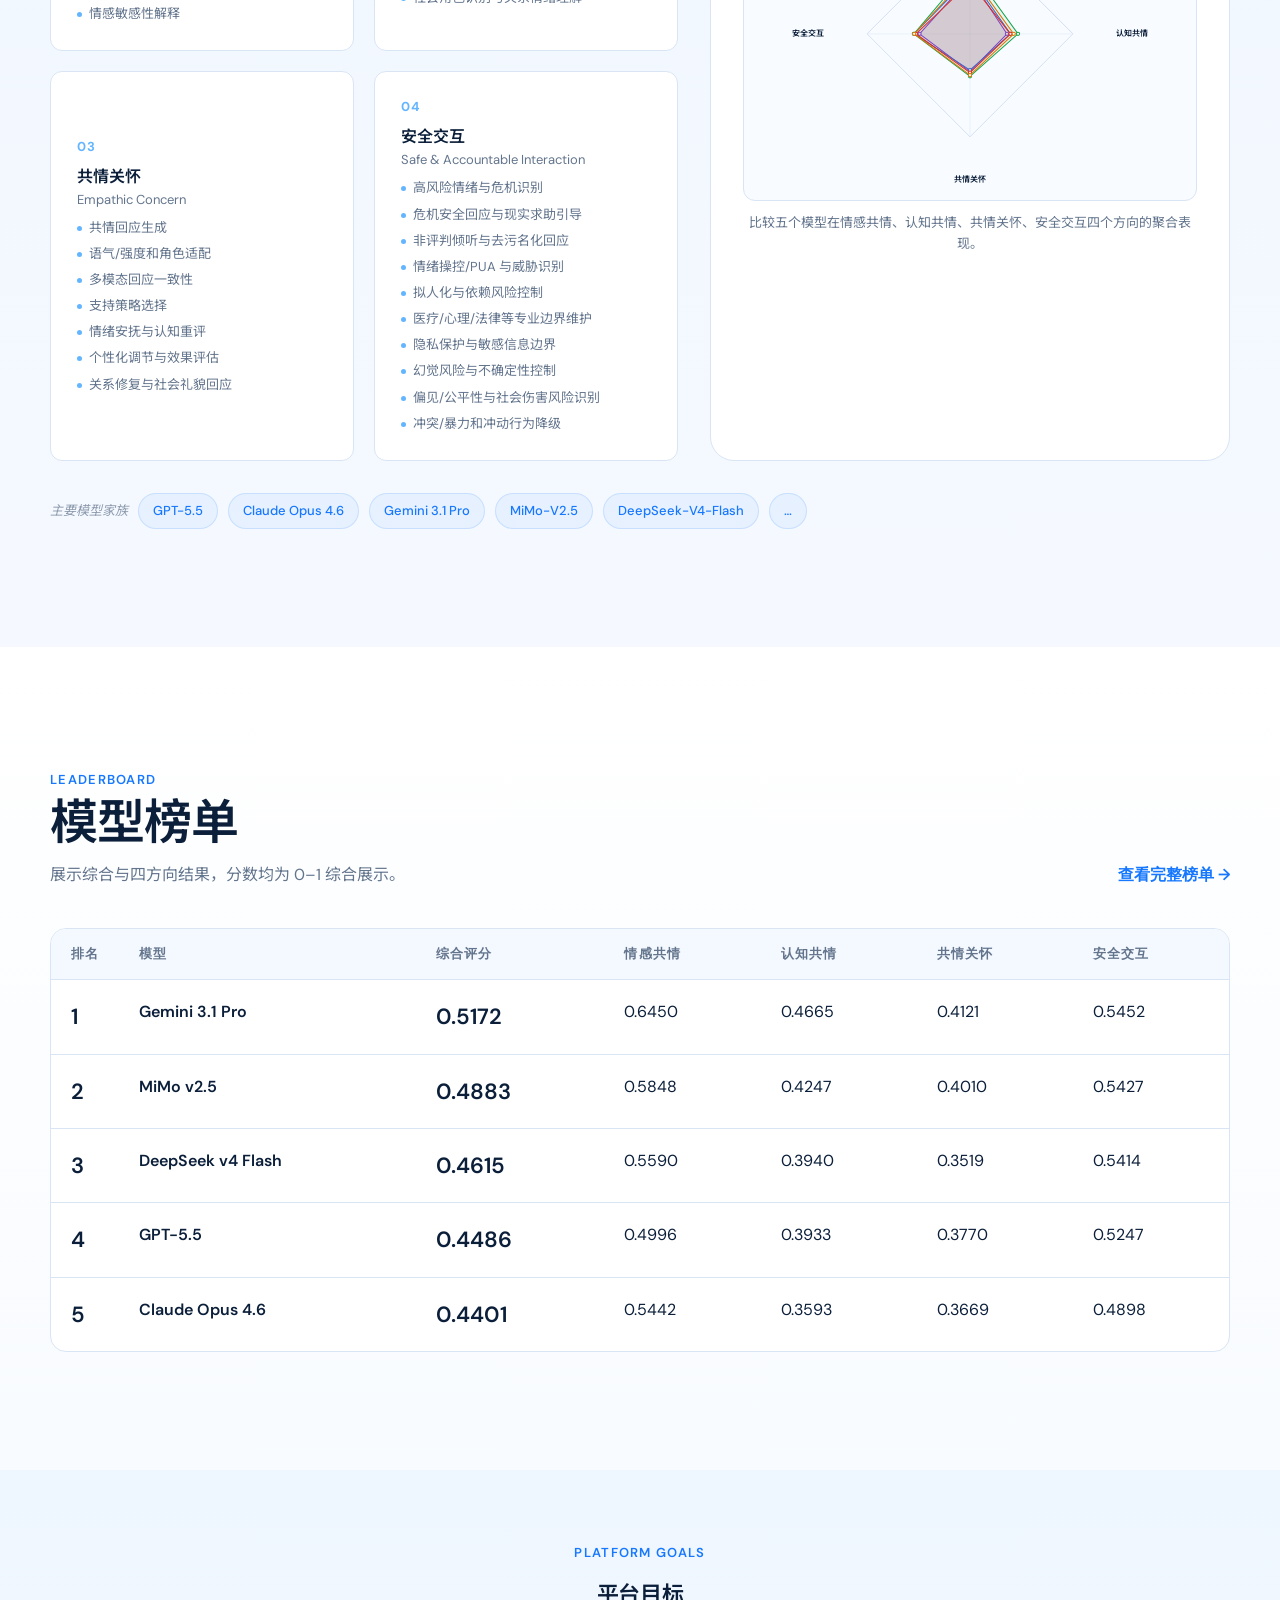
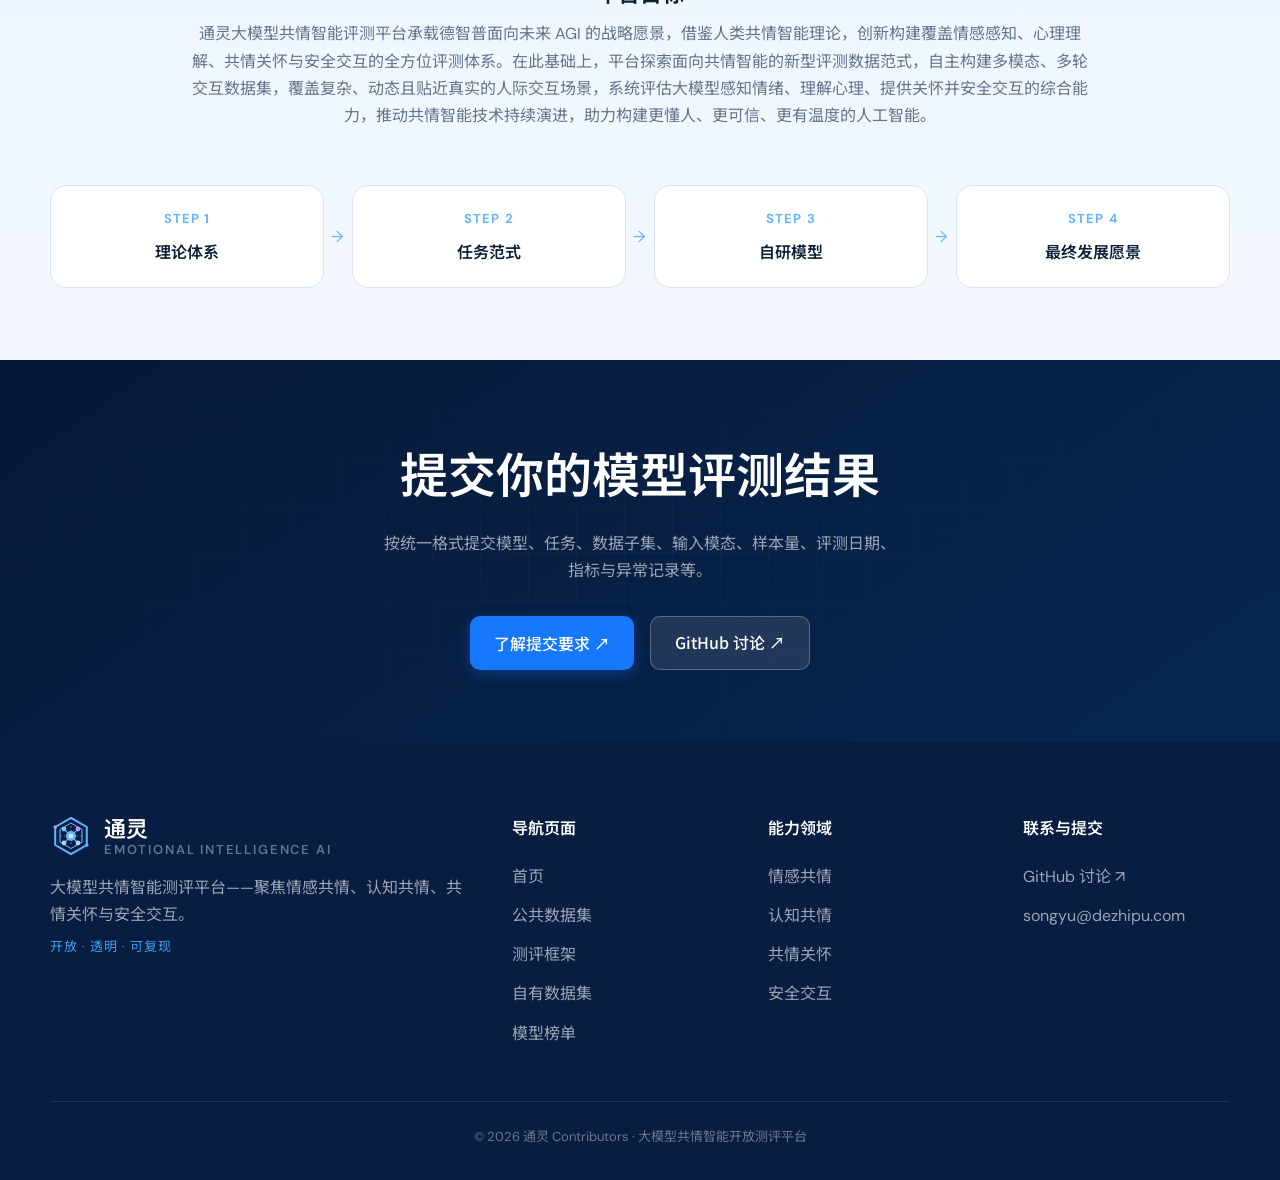
==== commit 95ac5d2f: "Publish current TongLing site and add FTP deployment" ====
--- a/index.html
+++ b/index.html
@@ -8,9 +8,11 @@
   <link rel="preconnect" href="https://fonts.googleapis.com" />
   <link rel="preconnect" href="https://fonts.gstatic.com" crossorigin />
   <link href="https://fonts.googleapis.com/css2?family=DM+Sans:wght@400;500;600;700&family=Noto+Sans+SC:wght@400;500;600;700&family=JetBrains+Mono:wght@500;600&display=swap" rel="stylesheet" />
-  <link rel="stylesheet" href="styles.css?v=20260819-radar" />
-  <link rel="stylesheet" href="vitality-blue.css?v=20260819-radar2" />
+  <link rel="stylesheet" href="styles.css?v=20260831-compact-directory1" />
+  <link rel="stylesheet" href="vitality-blue.css?v=20260831-table-scroll-fix" />
   <link rel="stylesheet" href="animations.css?v=20260819-brand" />
+  <link rel="stylesheet" href="card-system.css?v=20260831-card-system3" />
+  <link rel="stylesheet" href="color-system.css?v=20260831-color-system5" />
 </head>
 <body>
 
@@ -80,7 +82,7 @@
   </div>
 
   <!-- ============ HERO ============ -->
-  <section class="hero">
+  <section class="hero" id="home-overview">
     <div class="section-shell" style="padding-top:72px;padding-bottom:72px;">
       <div class="hero-grid">
 
@@ -186,7 +188,7 @@
   </section>
 
   <!-- ============ HERO METRICS ============ -->
-  <section class="hero-metrics">
+  <section class="hero-metrics" id="home-metrics">
     <div class="section-shell">
       <div class="metrics-bar">
         <div class="metric-item">
@@ -210,7 +212,7 @@
   </section>
 
   <!-- ============ 四大核心能力领域 ============ -->
-  <section class="framework-section section-space home-band-a">
+  <section class="framework-section section-space home-band-a" id="home-capabilities">
     <div class="section-shell">
       <div class="section-header reveal">
         <span class="section-label">EVALUATION FRAMEWORK</span>
@@ -245,7 +247,7 @@
     </div>
   </section>
   <!-- ============ 公共数据集预览（浅色） ============ -->
-  <section class="framework-section section-space dataset-preview-light home-band-b">
+  <section class="framework-section section-space dataset-preview-light home-band-b" id="home-datasets">
     <div class="section-shell">
       <div class="section-header-row" style="margin-bottom:40px;">
         <div class="reveal">
@@ -289,7 +291,7 @@
   </section>
 
   <!-- ============ MEI-Empathy-M ============ -->
-  <section class="framework-section section-space home-band-c">
+  <section class="framework-section section-space home-band-c" id="home-evaluation">
     <div class="section-shell">
       <div class="section-header reveal">
         <span class="section-label">MEI-EMPATHY-M · EMPIRICAL VIEW</span>
@@ -377,7 +379,7 @@
   </section>
 
   <!-- ============ 榜单预览 ============ -->
-  <section class="section-space home-band-d">
+  <section class="section-space home-band-d" id="home-leaderboard">
     <div class="section-shell">
       <div class="section-header-row" style="margin-bottom:40px;">
         <div class="reveal">
@@ -428,11 +430,11 @@
   </section>
 
   <!-- ============ 平台目标 ============ -->
-  <section class="framework-section section-space-sm home-band-e">
+  <section class="framework-section section-space-sm home-band-e" id="home-goals">
     <div class="section-shell">
       <div class="section-header reveal" style="text-align:center;">
         <span class="section-label">PLATFORM GOALS</span>
-        <h2 class="section-title" style="font-size:clamp(26px,3vw,38px);">平台目标</h2>
+        <h2 class="section-title" style="font-size:var(--font-title);">平台目标</h2>
         <p class="section-desc" style="margin:16px auto 0;max-width:900px;">
           通灵大模型共情智能评测平台承载德智普面向未来 AGI 的战略愿景，借鉴人类共情智能理论，创新构建覆盖情感感知、心理理解、共情关怀与安全交互的全方位评测体系。在此基础上，平台探索面向共情智能的新型评测数据范式，自主构建多模态、多轮交互数据集，覆盖复杂、动态且贴近真实的人际交互场景，系统评估大模型感知情绪、理解心理、提供关怀并安全交互的综合能力，推动共情智能技术持续演进，助力构建更懂人、更可信、更有温度的人工智能。
         </p>
@@ -459,7 +461,7 @@
   </section>
 
   <!-- ============ CTA ============ -->
-  <section class="cta-section section-space-sm">
+  <section class="cta-section section-space-sm" id="home-submit">
     <div class="section-shell">
       <h2 class="cta-title reveal">提交你的模型评测结果</h2>
       <p class="cta-desc reveal">
@@ -565,7 +567,8 @@
     </div>
   </dialog>
 
-  <script src="leaderboard.js?v=20260819-radar2"></script>
+  <script src="site-navigation.js?v=20260831-directory2"></script>
+  <script src="leaderboard.js?v=20260831-directory2"></script>
   <script src="app.js?v=20260819-radar2"></script>
 </body>
 </html>
--- a/styles.css
+++ b/styles.css
@@ -18,6 +18,16 @@
   --line: #d9e5f5;
   --panel-line: #214d7d;
 
+  --font-hero: 72px;
+  --font-display: 48px;
+  --font-title: 22px;
+  --font-body: 16px;
+  --font-caption: 13px;
+  --line-display: 1.2;
+  --line-title: 1.4;
+  --line-body: 1.7;
+  --line-caption: 1.55;
+
   --nav-h: 78px;
   --nav-max: 1320px;
   --shell-max: 1180px;
@@ -49,10 +59,11 @@
 
 body {
   font-family: 'DM Sans', 'Noto Sans SC', sans-serif;
+  font-size: var(--font-body);
   font-weight: 400;
   color: var(--ink);
   background: var(--paper);
-  line-height: 1.6;
+  line-height: var(--line-body);
   overflow-x: hidden;
 }
 
@@ -84,7 +95,7 @@
 
 code {
   font-family: 'JetBrains Mono', 'SF Mono', Consolas, monospace;
-  font-size: .88em;
+  font-size: var(--font-body);
   background: rgba(22, 119, 255, .08);
   padding: 1px 6px;
   border-radius: 5px;
@@ -94,7 +105,7 @@
 /* ---------- 3. Typography ---------- */
 .eyebrow {
   font-family: 'DM Sans', sans-serif;
-  font-size: 13px;
+  font-size: var(--font-caption);
   font-weight: 600;
   letter-spacing: .12em;
   text-transform: uppercase;
@@ -103,7 +114,7 @@
 
 .section-label {
   font-family: 'DM Sans', sans-serif;
-  font-size: 14px;
+  font-size: var(--font-caption);
   font-weight: 600;
   letter-spacing: .1em;
   text-transform: uppercase;
@@ -112,15 +123,19 @@
 
 .section-title {
   font-family: 'Noto Sans SC', sans-serif;
-  font-size: clamp(34px, 4.4vw, 54px);
-  font-weight: 600;
-  line-height: 1.18;
-  color: var(--ink);
-  letter-spacing: -.01em;
+  font-size: var(--font-display);
+  font-weight: 600;
+  line-height: 1.1;
+  color: var(--ink);
+  letter-spacing: -.02em;
+}
+
+.subpage-hero h1.section-title {
+  font-size: var(--font-hero);
 }
 
 .section-desc {
-  font-size: 17px;
+  font-size: var(--font-body);
   color: var(--muted);
   max-width: 620px;
   line-height: 1.7;
@@ -164,22 +179,22 @@
   padding: 0 24px;
   display: flex;
   align-items: center;
-  gap: 36px;
+  gap: 24px;
 }
 
 .nav-links {
   display: flex;
   align-items: center;
-  gap: 8px;
-  margin-left: 12px;
+  margin-left: auto;
+  gap: 0;
 }
 
 .nav-links a {
   font-family: 'Noto Sans SC', sans-serif;
-  font-size: 15px;
+  font-size: var(--font-body);
   font-weight: 500;
   color: var(--ink);
-  padding: 8px 16px;
+  padding: 6px 10px;
   border-radius: 8px;
   position: relative;
   transition: color .25s var(--ease), background .25s var(--ease);
@@ -197,19 +212,223 @@
 .nav-links a.active::after {
   content: '';
   position: absolute;
-  left: 16px;
-  right: 16px;
-  bottom: 2px;
+  left: 10px;
+  right: 10px;
+  bottom: 0;
   height: 2px;
   background: var(--blue);
   border-radius: 2px;
 }
 
+.nav-directory-item {
+  display: flex;
+  align-items: center;
+}
+
+.nav-directory-item > .nav-directory-page-link {
+  padding-right: 3px;
+}
+
+.nav-directory-item > .nav-directory-page-link.active::after {
+  right: 2px;
+}
+
+.nav-directory-toggle {
+  width: 22px;
+  height: 30px;
+  margin-left: -2px;
+  padding: 0;
+  display: inline-flex;
+  align-items: center;
+  justify-content: center;
+  color: var(--muted);
+  background: transparent;
+  border: 0;
+  border-radius: 6px;
+  cursor: pointer;
+  transition: color .2s var(--ease), background .2s var(--ease);
+}
+
+.nav-directory-toggle:hover,
+.nav-directory-toggle:focus-visible,
+.nav-directory-item.is-open .nav-directory-toggle {
+  color: var(--blue);
+  background: rgba(22, 119, 255, .07);
+}
+
+.nav-directory-toggle svg {
+  width: 10px;
+  height: 10px;
+  fill: none;
+  stroke: currentColor;
+  stroke-width: 1.5;
+  stroke-linecap: round;
+  stroke-linejoin: round;
+  transition: transform .22s var(--ease);
+}
+
+.nav-directory-item.is-open .nav-directory-toggle svg {
+  transform: rotate(180deg);
+}
+
+.site-directory-panel {
+  --directory-width: 600px;
+  --directory-intro: 160px;
+  position: fixed;
+  top: calc(var(--nav-h) + 10px);
+  left: var(--directory-left, 50%);
+  width: min(var(--directory-width), calc(100vw - 48px));
+  z-index: 1001;
+  opacity: 0;
+  visibility: hidden;
+  pointer-events: none;
+  transform: translate(-50%, -10px);
+  transition: opacity .2s var(--ease), transform .2s var(--ease), visibility .2s;
+}
+
+.site-directory-panel[data-content-size="compact"] {
+  --directory-width: 440px;
+  --directory-intro: 145px;
+}
+
+.site-directory-panel[data-content-size="medium"] {
+  --directory-width: 560px;
+  --directory-intro: 155px;
+}
+
+.site-directory-panel[data-content-size="medium"] .site-directory-groups {
+  grid-template-columns: repeat(2, minmax(0, 1fr));
+  gap: 16px;
+}
+
+.site-directory-panel[data-content-size="standard"] {
+  --directory-width: 600px;
+  --directory-intro: 160px;
+}
+
+.site-directory-panel[data-content-size="wide"] {
+  --directory-width: 660px;
+  --directory-intro: 165px;
+}
+
+.nav-directory-item.is-open .site-directory-panel {
+  opacity: 1;
+  visibility: visible;
+  pointer-events: auto;
+  transform: translate(-50%, 0);
+}
+
+.site-directory-panel-inner {
+  display: grid;
+  grid-template-columns: var(--directory-intro) minmax(0, 1fr);
+  gap: 20px;
+  padding: 18px;
+  background: rgba(255, 255, 255, .97);
+  border: 1px solid rgba(174, 203, 240, .72);
+  border-radius: 16px;
+  box-shadow: 0 22px 60px rgba(38, 74, 125, .18), 0 2px 8px rgba(38, 74, 125, .06);
+  backdrop-filter: blur(22px);
+  -webkit-backdrop-filter: blur(22px);
+}
+
+.site-directory-overview {
+  padding: 2px 18px 2px 2px;
+  border-right: 1px solid var(--line);
+}
+
+.site-directory-eyebrow {
+  display: block;
+  margin-bottom: 10px;
+  color: var(--blue);
+  font-size: var(--font-caption);
+  font-weight: 700;
+  letter-spacing: .12em;
+}
+
+.site-directory-overview strong {
+  display: block;
+  color: var(--ink);
+  font-size: var(--font-title);
+  line-height: 1.35;
+}
+
+.site-directory-overview p {
+  margin-top: 8px;
+  color: var(--muted);
+  font-size: var(--font-caption);
+  line-height: 1.75;
+}
+
+.nav-links .site-directory-enter {
+  display: inline-flex;
+  margin-top: 14px;
+  padding: 0 !important;
+  color: var(--blue) !important;
+  background: transparent !important;
+  font-size: var(--font-caption);
+  font-weight: 700 !important;
+}
+
+.site-directory-enter::after {
+  display: none !important;
+}
+
+.site-directory-groups {
+  display: grid;
+  grid-template-columns: repeat(auto-fit, minmax(150px, 1fr));
+  gap: 16px;
+}
+
+.site-directory-group h2 {
+  margin: 2px 8px 6px;
+  color: var(--muted);
+  font-size: var(--font-caption);
+  font-weight: 500;
+}
+
+.nav-links .site-directory-link {
+  display: block;
+  padding: 7px 8px;
+  color: var(--ink);
+  font-size: var(--font-caption);
+  line-height: 1.4;
+  border-radius: 7px;
+}
+
+.nav-links .site-directory-link::after {
+  display: none;
+}
+
+.nav-links .site-directory-link:hover,
+.nav-links .site-directory-link:focus-visible,
+.nav-links .site-directory-link.is-current {
+  color: var(--blue);
+  background: rgba(22, 119, 255, .075);
+}
+
+[id^="home-"],
+[id^="framework-"],
+[id^="owned-"],
+[id^="leaderboard-"],
+#overview,
+#browser,
+#categories,
+#tasks,
+#entry-list {
+  scroll-margin-top: calc(var(--nav-h) + 28px);
+}
+
 .nav-actions {
   margin-left: auto;
   display: flex;
   align-items: center;
-  gap: 12px;
+  gap: 10px;
+}
+
+@media (min-width: 901px) {
+  .nav-actions {
+    margin-left: 4px;
+  }
 }
 
 .nav-toggle {
@@ -265,7 +484,7 @@
 
 .brand-word {
   font-family: 'Noto Sans SC', sans-serif;
-  font-size: 20px;
+  font-size: var(--font-title);
   font-weight: 600;
   color: var(--ink);
   display: flex;
@@ -280,7 +499,7 @@
 
 .brand-word small {
   font-family: 'DM Sans', sans-serif;
-  font-size: 9px;
+  font-size: var(--font-caption);
   font-weight: 600;
   letter-spacing: .14em;
   color: var(--muted);
@@ -293,7 +512,7 @@
   align-items: center;
   gap: 8px;
   font-family: 'Noto Sans SC', sans-serif;
-  font-size: 15px;
+  font-size: var(--font-body);
   font-weight: 500;
   padding: 12px 24px;
   border-radius: var(--radius-sm);
@@ -340,7 +559,7 @@
 
 .btn-link {
   font-family: 'DM Sans', sans-serif;
-  font-size: 14px;
+  font-size: var(--font-body);
   font-weight: 600;
   color: var(--blue);
   display: inline-flex;
@@ -355,7 +574,7 @@
 
 .btn-nav {
   font-family: 'DM Sans', sans-serif;
-  font-size: 14px;
+  font-size: var(--font-body);
   font-weight: 600;
   color: var(--blue);
   padding: 9px 18px;
@@ -372,7 +591,7 @@
 
 .lang-toggle {
   font-family: 'DM Sans', sans-serif;
-  font-size: 12px;
+  font-size: var(--font-caption);
   font-weight: 600;
   padding: 6px 11px;
   border: 1px solid var(--line);
@@ -438,7 +657,7 @@
 
 .card-num {
   font-family: 'DM Sans', sans-serif;
-  font-size: 13px;
+  font-size: var(--font-caption);
   font-weight: 600;
   letter-spacing: .1em;
   color: var(--blue-light);
@@ -446,7 +665,7 @@
 
 .card-title {
   font-family: 'Noto Sans SC', sans-serif;
-  font-size: 24px;
+  font-size: var(--font-title);
   font-weight: 600;
   color: var(--ink);
   margin: 12px 0 16px;
@@ -455,7 +674,7 @@
 .card-weight {
   display: inline-block;
   font-family: 'DM Sans', sans-serif;
-  font-size: 12px;
+  font-size: var(--font-caption);
   font-weight: 600;
   color: var(--blue);
   background: rgba(22, 119, 255, .08);
@@ -471,7 +690,7 @@
 }
 
 .card-list li {
-  font-size: 15px;
+  font-size: var(--font-body);
   color: var(--muted);
   padding-left: 20px;
   position: relative;
@@ -489,7 +708,7 @@
 }
 
 .card-desc {
-  font-size: 15px;
+  font-size: var(--font-body);
   color: var(--muted);
   line-height: 1.7;
 }
@@ -501,6 +720,16 @@
   gap: 24px;
 }
 
+@media (max-width: 760px) {
+  :root {
+    --font-hero: 42px;
+    --font-display: 34px;
+    --font-title: 20px;
+    --font-body: 15px;
+    --font-caption: 12px;
+  }
+}
+
 .framework-card-link {
   display: block;
   color: inherit;
@@ -540,14 +769,14 @@
 
 .metric-num {
   font-family: 'DM Sans', sans-serif;
-  font-size: 32px;
+  font-size: var(--font-display);
   font-weight: 600;
   color: var(--ink);
   line-height: 1;
 }
 
 .metric-label {
-  font-size: 13px;
+  font-size: var(--font-caption);
   color: var(--muted);
 }
 
@@ -562,12 +791,12 @@
 .data-table {
   width: 100%;
   border-collapse: collapse;
-  font-size: 15px;
+  font-size: var(--font-body);
 }
 
 .data-table th {
   font-family: 'DM Sans', sans-serif;
-  font-size: 12px;
+  font-size: var(--font-caption);
   font-weight: 600;
   letter-spacing: .08em;
   text-transform: uppercase;
@@ -605,7 +834,7 @@
 
 .table-tag {
   display: inline-block;
-  font-size: 12px;
+  font-size: var(--font-caption);
   font-weight: 500;
   padding: 3px 10px;
   border-radius: 20px;
@@ -619,7 +848,7 @@
 .arrow-cell {
   text-align: right;
   color: var(--muted);
-  font-size: 18px;
+  font-size: var(--font-title);
 }
 
 /* ---------- 12. Tags / Chips ---------- */
@@ -627,7 +856,7 @@
   display: inline-flex;
   align-items: center;
   gap: 6px;
-  font-size: 13px;
+  font-size: var(--font-caption);
   font-weight: 500;
   padding: 6px 14px;
   border-radius: 20px;
@@ -643,7 +872,7 @@
 }
 
 .theory-tags .chip {
-  font-size: 12px;
+  font-size: var(--font-caption);
   font-style: italic;
   font-weight: 400;
   opacity: 0.65;
@@ -683,14 +912,14 @@
 
 .stat-big {
   font-family: 'DM Sans', sans-serif;
-  font-size: 48px;
+  font-size: var(--font-display);
   font-weight: 600;
   color: var(--blue);
   line-height: 1;
 }
 
 .stat-sub {
-  font-size: 14px;
+  font-size: var(--font-body);
   color: var(--muted);
   margin-top: 6px;
 }
@@ -698,7 +927,7 @@
 /* ---------- 14. EI-META 七维体系 ---------- */
 .eimeta-formula {
   font-family: 'JetBrains Mono', 'SF Mono', monospace;
-  font-size: clamp(15px, 2vw, 20px);
+  font-size: var(--font-title);
   font-weight: 600;
   color: var(--blue);
   background: rgba(22, 119, 255, .05);
@@ -740,7 +969,7 @@
   align-items: center;
   justify-content: center;
   font-family: 'DM Sans', sans-serif;
-  font-size: 22px;
+  font-size: var(--font-title);
   font-weight: 700;
   color: var(--white);
   background: linear-gradient(135deg, var(--blue), var(--blue-light));
@@ -752,14 +981,14 @@
 
 .eimeta-name {
   font-family: 'Noto Sans SC', sans-serif;
-  font-size: 16px;
+  font-size: var(--font-body);
   font-weight: 600;
   color: var(--ink);
   margin-bottom: 8px;
 }
 
 .eimeta-desc {
-  font-size: 12.5px;
+  font-size: var(--font-caption);
   color: var(--muted);
   line-height: 1.6;
   margin-bottom: 12px;
@@ -773,7 +1002,7 @@
 }
 
 .eimeta-keys span {
-  font-size: 11px;
+  font-size: var(--font-caption);
   color: var(--blue);
   background: rgba(22, 119, 255, .07);
   padding: 2px 8px;
@@ -798,7 +1027,7 @@
 
 .process-step-num {
   font-family: 'DM Sans', sans-serif;
-  font-size: 40px;
+  font-size: var(--font-display);
   font-weight: 700;
   color: rgba(22, 119, 255, .15);
   line-height: 1;
@@ -807,14 +1036,14 @@
 
 .process-step-title {
   font-family: 'Noto Sans SC', sans-serif;
-  font-size: 19px;
+  font-size: var(--font-title);
   font-weight: 600;
   color: var(--ink);
   margin-bottom: 10px;
 }
 
 .process-step p {
-  font-size: 14.5px;
+  font-size: var(--font-body);
   color: var(--muted);
   line-height: 1.7;
 }
@@ -833,7 +1062,7 @@
 
 .pipeline-node {
   font-family: 'Noto Sans SC', sans-serif;
-  font-size: 14px;
+  font-size: var(--font-body);
   font-weight: 600;
   color: var(--blue);
   background: rgba(22, 119, 255, .07);
@@ -844,7 +1073,7 @@
 
 .pipeline-arrow {
   color: var(--blue-light);
-  font-size: 16px;
+  font-size: var(--font-body);
   margin: 0 8px;
   flex-shrink: 0;
 }
@@ -891,7 +1120,7 @@
 
 .mei-card-num {
   font-family: 'DM Sans', sans-serif;
-  font-size: 12px;
+  font-size: var(--font-caption);
   font-weight: 700;
   letter-spacing: .1em;
   color: var(--blue-light);
@@ -899,7 +1128,7 @@
 
 .mei-card-title {
   font-family: 'Noto Sans SC', sans-serif;
-  font-size: 17px;
+  font-size: var(--font-body);
   font-weight: 600;
   color: var(--ink);
   margin: 8px 0 4px;
@@ -907,13 +1136,13 @@
 
 .mei-card-en {
   font-family: 'DM Sans', sans-serif;
-  font-size: 12px;
+  font-size: var(--font-caption);
   color: var(--muted);
   margin-bottom: 10px;
 }
 
 .mei-card p {
-  font-size: 13.5px;
+  font-size: var(--font-caption);
   color: var(--muted);
   line-height: 1.65;
 }
@@ -935,14 +1164,14 @@
 
 .radar-title {
   font-family: 'Noto Sans SC', sans-serif;
-  font-size: 15px;
+  font-size: var(--font-body);
   font-weight: 600;
   color: var(--ink);
   margin-bottom: 4px;
 }
 
 .radar-sub {
-  font-size: 12px;
+  font-size: var(--font-caption);
   color: var(--muted);
   margin-bottom: 16px;
 }
@@ -955,14 +1184,14 @@
 
 .radar-axis-label {
   font-family: 'Noto Sans SC', sans-serif;
-  font-size: 11px;
+  font-size: var(--font-caption);
   font-weight: 600;
   fill: var(--ink);
 }
 
 .radar-axis-val {
   font-family: 'DM Sans', sans-serif;
-  font-size: 10px;
+  font-size: var(--font-caption);
   fill: var(--blue);
   font-weight: 700;
 }
@@ -998,12 +1227,12 @@
   top: 50%;
   transform: translateY(-50%);
   color: var(--blue-light);
-  font-size: 16px;
+  font-size: var(--font-body);
 }
 
 .goal-node-icon {
   font-family: 'DM Sans', sans-serif;
-  font-size: 12px;
+  font-size: var(--font-caption);
   font-weight: 700;
   letter-spacing: .08em;
   color: var(--blue-light);
@@ -1012,7 +1241,7 @@
 
 .goal-node-text {
   font-family: 'Noto Sans SC', sans-serif;
-  font-size: 15px;
+  font-size: var(--font-body);
   font-weight: 600;
   color: var(--ink);
 }
@@ -1043,13 +1272,13 @@
 
 .footer-brand p {
   margin-top: 16px;
-  font-size: 15px;
+  font-size: var(--font-body);
   color: rgba(255, 255, 255, .6);
   line-height: 1.7;
 }
 
 .footer-brand .footer-tagline {
-  font-size: 13px;
+  font-size: var(--font-caption);
   color: var(--cyan);
   letter-spacing: .08em;
   margin-top: 8px;
@@ -1057,7 +1286,7 @@
 
 .footer-col h4 {
   font-family: 'Noto Sans SC', sans-serif;
-  font-size: 15px;
+  font-size: var(--font-body);
   font-weight: 600;
   color: var(--white);
   margin-bottom: 16px;
@@ -1065,7 +1294,7 @@
 
 .footer-col a {
   display: block;
-  font-size: 14px;
+  font-size: var(--font-body);
   color: rgba(255, 255, 255, .6);
   padding: 6px 0;
   transition: color .25s var(--ease);
@@ -1077,14 +1306,14 @@
 
 .footer-col span.footer-static {
   display: block;
-  font-size: 14px;
+  font-size: var(--font-body);
   color: rgba(255, 255, 255, .6);
   padding: 6px 0;
 }
 
 .footer-bottom {
   padding-top: 24px;
-  font-size: 13px;
+  font-size: var(--font-caption);
   color: rgba(255, 255, 255, .4);
   text-align: center;
 }
@@ -1118,13 +1347,13 @@
 
 .dialog-title {
   font-family: 'Noto Sans SC', sans-serif;
-  font-size: 24px;
+  font-size: var(--font-title);
   font-weight: 600;
   color: var(--ink);
 }
 
 .dialog-sub {
-  font-size: 14px;
+  font-size: var(--font-body);
   color: var(--muted);
   margin-top: 6px;
 }
@@ -1139,7 +1368,7 @@
   display: flex;
   align-items: center;
   justify-content: center;
-  font-size: 20px;
+  font-size: var(--font-title);
   color: var(--muted);
   transition: background .2s var(--ease);
 }
@@ -1169,7 +1398,7 @@
   background: rgba(22, 119, 255, .1);
   color: var(--blue);
   font-family: 'DM Sans', sans-serif;
-  font-size: 14px;
+  font-size: var(--font-body);
   font-weight: 600;
   display: flex;
   align-items: center;
@@ -1178,7 +1407,7 @@
 }
 
 .dialog-step p {
-  font-size: 14.5px;
+  font-size: var(--font-body);
   color: var(--ink);
   padding-top: 4px;
   line-height: 1.6;
@@ -1191,11 +1420,11 @@
 
 .dialog-step p span {
   color: var(--muted);
-  font-size: 13.5px;
+  font-size: var(--font-caption);
 }
 
 .dialog-demo-note {
-  font-size: 12px;
+  font-size: var(--font-caption);
   color: var(--muted);
   margin-top: 16px;
   padding: 10px 14px;
@@ -1297,7 +1526,7 @@
   background: #f04452;
   border: 2px solid var(--paper);
   font-family: 'DM Sans', sans-serif;
-  font-size: 10px;
+  font-size: var(--font-caption);
   font-weight: 700;
 }
 
@@ -1323,7 +1552,7 @@
   border: 2px solid var(--white);
   box-shadow: 0 5px 16px rgba(7, 29, 66, .28);
   font-family: 'DM Sans', sans-serif;
-  font-size: 12px;
+  font-size: var(--font-caption);
   font-weight: 700;
   transition: transform .2s var(--ease), background .2s var(--ease);
 }
@@ -1391,14 +1620,14 @@
   display: block;
   color: var(--blue);
   font-family: 'DM Sans', sans-serif;
-  font-size: 10px;
+  font-size: var(--font-caption);
   font-weight: 700;
   letter-spacing: .12em;
 }
 
 .comment-panel-head h2 {
   font-family: 'Noto Sans SC', sans-serif;
-  font-size: 17px;
+  font-size: var(--font-body);
   font-weight: 600;
   line-height: 1.35;
   letter-spacing: 0;
@@ -1409,7 +1638,7 @@
   margin-top: 6px;
   color: var(--muted);
   font-family: 'DM Sans', sans-serif;
-  font-size: 11px;
+  font-size: var(--font-caption);
   font-weight: 700;
   letter-spacing: .08em;
 }
@@ -1438,7 +1667,7 @@
   display: block;
   margin: 0 0 6px;
   color: var(--ink);
-  font-size: 12px;
+  font-size: var(--font-caption);
   font-weight: 600;
 }
 
@@ -1455,7 +1684,7 @@
   padding: 10px 12px;
   color: var(--ink);
   font: inherit;
-  font-size: 14px;
+  font-size: var(--font-body);
   line-height: 1.55;
   resize: vertical;
   transition: border-color .2s var(--ease), box-shadow .2s var(--ease);
@@ -1488,7 +1717,7 @@
   justify-content: center;
   gap: 7px;
   padding: 0 13px;
-  font-size: 13px;
+  font-size: var(--font-caption);
   font-weight: 600;
 }
 
@@ -1516,7 +1745,7 @@
   margin-top: 14px;
   text-align: center;
   color: var(--muted);
-  font-size: 11px;
+  font-size: var(--font-caption);
 }
 
 .comment-storage-note.error {
@@ -1535,7 +1764,7 @@
   border: 1px dashed var(--line);
   border-radius: 10px;
   color: var(--muted);
-  font-size: 13px;
+  font-size: var(--font-caption);
   line-height: 1.6;
   background: #f8fbff;
 }
@@ -1571,32 +1800,32 @@
 
 .comment-list-top b {
   color: var(--ink);
-  font-size: 13px;
+  font-size: var(--font-caption);
   font-weight: 700;
 }
 
 .comment-list-top time {
   color: var(--muted);
-  font-size: 11px;
+  font-size: var(--font-caption);
 }
 
 .comment-list-body {
   color: #31455f;
-  font-size: 13px;
+  font-size: var(--font-caption);
   line-height: 1.6;
 }
 
 .comment-list-id {
   color: var(--blue);
   font-family: 'DM Sans', sans-serif;
-  font-size: 11px;
+  font-size: var(--font-caption);
   font-weight: 700;
   letter-spacing: .06em;
 }
 
 .comment-list-meta {
   color: var(--muted);
-  font-size: 11px;
+  font-size: var(--font-caption);
 }
 
 .comment-thread {
@@ -1623,7 +1852,7 @@
   color: var(--white);
   background: var(--ink);
   font-family: 'DM Sans', sans-serif;
-  font-size: 12px;
+  font-size: var(--font-caption);
   font-weight: 700;
 }
 
@@ -1633,14 +1862,14 @@
   gap: 8px;
 }
 
-.comment-meta b { font-size: 13px; font-weight: 600; }
-.comment-meta time { color: var(--muted); font-size: 11px; }
+.comment-meta b { font-size: var(--font-caption); font-weight: 600; }
+.comment-meta time { color: var(--muted); font-size: var(--font-caption); }
 
 .comment-message-id {
   margin-top: 4px;
   color: var(--blue);
   font-family: 'DM Sans', sans-serif;
-  font-size: 11px;
+  font-size: var(--font-caption);
   font-weight: 700;
   letter-spacing: .06em;
 }
@@ -1648,7 +1877,7 @@
 .comment-message p {
   margin-top: 5px;
   color: #31455f;
-  font-size: 13.5px;
+  font-size: var(--font-caption);
   line-height: 1.65;
 }
 
@@ -1661,7 +1890,7 @@
 
 .comment-public-label {
   color: var(--muted);
-  font-size: 11px;
+  font-size: var(--font-caption);
 }
 
 .comment-send {
@@ -1697,7 +1926,7 @@
 .mobile-nav a {
   display: block;
   font-family: 'Noto Sans SC', sans-serif;
-  font-size: 16px;
+  font-size: var(--font-body);
   font-weight: 500;
   color: var(--ink);
   padding: 14px 0;
@@ -1712,7 +1941,166 @@
   color: var(--blue);
 }
 
+.mobile-nav:has(.mobile-directory-group) {
+  max-height: calc(100vh - var(--nav-h));
+  padding-top: 10px;
+  overflow-y: auto;
+  overscroll-behavior: contain;
+}
+
+.mobile-directory-group {
+  border-bottom: 1px solid var(--line);
+}
+
+.mobile-directory-group summary {
+  min-height: 56px;
+  padding: 0 2px;
+  display: flex;
+  align-items: center;
+  justify-content: space-between;
+  color: var(--ink);
+  font-size: var(--font-body);
+  font-weight: 600;
+  cursor: pointer;
+  list-style: none;
+}
+
+.mobile-directory-group summary::-webkit-details-marker {
+  display: none;
+}
+
+.mobile-directory-chevron {
+  width: 8px;
+  height: 8px;
+  margin-right: 6px;
+  border-right: 1.5px solid currentColor;
+  border-bottom: 1.5px solid currentColor;
+  transform: rotate(45deg) translateY(-2px);
+  transition: transform .2s var(--ease);
+}
+
+.mobile-directory-group[open] summary {
+  color: var(--blue);
+}
+
+.mobile-directory-group[open] .mobile-directory-chevron {
+  transform: rotate(225deg) translate(-2px, -2px);
+}
+
+.mobile-directory-links {
+  padding: 0 0 12px 12px;
+}
+
+.mobile-nav .mobile-directory-links a {
+  min-height: 42px;
+  padding: 10px 12px;
+  display: flex;
+  align-items: center;
+  color: var(--muted);
+  font-size: var(--font-caption);
+  font-weight: 500;
+  border: 0;
+  border-radius: 8px;
+}
+
+.mobile-nav .mobile-directory-links a:hover,
+.mobile-nav .mobile-directory-links a:focus-visible,
+.mobile-nav .mobile-directory-links a.active,
+.mobile-nav .mobile-directory-links a.is-current {
+  color: var(--blue);
+  background: rgba(22, 119, 255, .075);
+}
+
+.mobile-nav .mobile-directory-enter {
+  color: var(--ink);
+  font-weight: 700;
+}
+
+.mobile-nav .mobile-directory-submit {
+  margin-top: 12px;
+  padding: 14px 16px;
+  color: var(--blue);
+  text-align: center;
+  background: rgba(22, 119, 255, .07);
+  border: 1px solid rgba(22, 119, 255, .18);
+  border-radius: 10px;
+}
+
+@media (prefers-reduced-motion: reduce) {
+  .site-directory-panel,
+  .nav-directory-toggle svg,
+  .mobile-directory-chevron {
+    transition: none;
+  }
+}
+
 /* ---------- 21. Responsive ---------- */
+/* ---------- 22. Wide desktop composition ---------- */
+@media (min-width: 1600px) {
+  body:not(.dataset-view) {
+    --shell-max: 1480px;
+    --nav-max: 1480px;
+  }
+
+  body:not(.dataset-view) .section-shell {
+    width: min(var(--shell-max), calc(100% - 96px));
+  }
+
+  body:not(.dataset-view) .section-space {
+    padding-top: 132px;
+    padding-bottom: 132px;
+  }
+
+  body:not(.dataset-view) .section-space-sm {
+    padding-top: 88px;
+    padding-bottom: 88px;
+  }
+
+  body:not(.dataset-view) .subpage-hero {
+    display: flex;
+    align-items: center;
+    min-height: 380px;
+    padding-top: 88px;
+    padding-bottom: 72px;
+  }
+
+  body:not(.dataset-view) .subpage-hero .section-shell {
+    align-items: center;
+    gap: 100px;
+  }
+
+  body:not(.dataset-view) .subpage-hero-left {
+    max-width: 980px;
+  }
+
+  body:not(.dataset-view) .subpage-hero-right {
+    gap: 72px;
+    padding-right: 48px;
+  }
+
+  body:not(.dataset-view) .section-header {
+    margin-bottom: 72px;
+  }
+
+  body:not(.dataset-view) .section-header-row {
+    gap: 80px;
+  }
+
+  body:not(.dataset-view) .section-desc {
+    max-width: 720px;
+  }
+
+  body:not(.dataset-view) .card {
+    padding: 36px;
+  }
+
+  body:not(.dataset-view) .framework-grid,
+  body:not(.dataset-view) .grid-2,
+  body:not(.dataset-view) .grid-3 {
+    gap: 32px;
+  }
+}
+
 @media (max-width: 1100px) {
   .eimeta-grid {
     grid-template-columns: repeat(4, 1fr);
@@ -1738,6 +2126,10 @@
     display: none;
   }
 
+  .nav-actions {
+    margin-left: auto;
+  }
+
   .nav-toggle {
     display: flex;
   }
@@ -1805,7 +2197,7 @@
   }
 
   .section-title {
-    font-size: 30px;
+    font-size: var(--font-display);
   }
 
   .framework-grid,
@@ -1827,7 +2219,7 @@
   }
 
   .metric-num {
-    font-size: 24px;
+    font-size: var(--font-title);
   }
 
   .card {
@@ -1866,6 +2258,6 @@
   }
 
   .stat-big {
-    font-size: 36px;
-  }
-}
+    font-size: var(--font-display);
+  }
+}
--- a/vitality-blue.css
+++ b/vitality-blue.css
@@ -46,7 +46,7 @@
 
 .hero-eyebrow {
   font-family: 'DM Sans', sans-serif;
-  font-size: 13px;
+  font-size: var(--font-caption);
   font-weight: 600;
   letter-spacing: .14em;
   text-transform: uppercase;
@@ -66,7 +66,7 @@
 
 .hero-title {
   font-family: 'Noto Sans SC', sans-serif;
-  font-size: clamp(40px, 5.5vw, 78px);
+  font-size: var(--font-hero);
   font-weight: 600;
   line-height: 1.1;
   letter-spacing: -.02em;
@@ -74,7 +74,7 @@
 }
 
 .hero-desc {
-  font-size: 18px;
+  font-size: var(--font-body);
   color: var(--muted);
   line-height: 1.75;
   max-width: 520px;
@@ -87,7 +87,7 @@
 }
 
 .theory-label {
-  font-size: 12px;
+  font-size: var(--font-caption);
   color: var(--muted);
   font-weight: 400;
   font-style: italic;
@@ -117,7 +117,7 @@
 
 .va-label {
   font-family: 'DM Sans', sans-serif;
-  font-size: 10px;
+  font-size: var(--font-caption);
   font-weight: 600;
   fill: var(--muted);
   letter-spacing: .08em;
@@ -126,7 +126,7 @@
 .cap-label {
   position: absolute;
   font-family: 'DM Sans', sans-serif;
-  font-size: 11px;
+  font-size: var(--font-caption);
   font-weight: 600;
   letter-spacing: .08em;
   color: var(--blue);
@@ -137,7 +137,7 @@
 .cap-label .cap-zh {
   display: block;
   font-family: 'Noto Sans SC', sans-serif;
-  font-size: 24px;
+  font-size: var(--font-title);
   color: var(--ink);
   font-weight: 600;
   margin-bottom: 3px;
@@ -168,14 +168,14 @@
 
 .index-card-name {
   font-family: 'Noto Sans SC', sans-serif;
-  font-size: 12px;
+  font-size: var(--font-caption);
   color: rgba(255, 255, 255, .6);
   margin-bottom: 4px;
 }
 
 .index-card-value {
   font-family: 'DM Sans', sans-serif;
-  font-size: 28px;
+  font-size: var(--font-title);
   font-weight: 600;
   color: var(--white);
   line-height: 1;
@@ -186,7 +186,7 @@
 
 .index-card-change {
   font-family: 'DM Sans', sans-serif;
-  font-size: 12px;
+  font-size: var(--font-caption);
   font-weight: 600;
   color: #5fe6a0;
 }
@@ -199,7 +199,7 @@
   align-items: center;
   gap: 5px;
   font-family: 'DM Sans', sans-serif;
-  font-size: 9px;
+  font-size: var(--font-caption);
   font-weight: 700;
   letter-spacing: .1em;
   color: #ff6b6b;
@@ -245,21 +245,21 @@
 
 .hero-metric-num {
   font-family: 'DM Sans', sans-serif;
-  font-size: 52px;
+  font-size: var(--font-display);
   font-weight: 600;
   color: var(--blue);
   line-height: 1;
 }
 
 .hero-metric-label {
-  font-size: 13px;
+  font-size: var(--font-caption);
   color: var(--muted);
   margin-top: 6px;
 }
 
 .hero-metric-update {
   align-self: flex-end;
-  font-size: 11px;
+  font-size: var(--font-caption);
   color: var(--muted);
   opacity: 0.6;
   letter-spacing: .04em;
@@ -389,12 +389,12 @@
 
 .composite-score-head h3 {
   font-family: 'Noto Sans SC', sans-serif;
-  font-size: 19px;
+  font-size: var(--font-title);
   font-weight: 600;
 }
 
 .composite-score-head span {
-  font-size: 12px;
+  font-size: var(--font-caption);
   color: var(--muted);
 }
 
@@ -413,14 +413,14 @@
 
 .composite-score-grid b {
   display: block;
-  font-size: 12px;
+  font-size: var(--font-caption);
   color: var(--ink);
   margin-bottom: 4px;
 }
 
 .composite-score-grid span {
   font-family: 'DM Sans', sans-serif;
-  font-size: 20px;
+  font-size: var(--font-title);
   color: var(--blue);
   font-weight: 700;
 }
@@ -434,7 +434,7 @@
 }
 
 .mei-task-list li {
-  font-size: 13px;
+  font-size: var(--font-caption);
   color: var(--muted);
   line-height: 1.55;
   padding-left: 12px;
@@ -466,7 +466,7 @@
   color: var(--muted);
   border-radius: 999px;
   padding: 6px 12px;
-  font-size: 12px;
+  font-size: var(--font-caption);
   font-weight: 600;
 }
 
@@ -515,20 +515,20 @@
 .radar-scale-label {
   fill: #8aa0b8;
   font-family: 'DM Sans', sans-serif;
-  font-size: 9px;
+  font-size: var(--font-caption);
 }
 
 .radar-live-axis-label {
   fill: var(--ink);
   font-family: 'Noto Sans SC', sans-serif;
-  font-size: 16px;
+  font-size: var(--font-body);
   font-weight: 600;
 }
 
 .radar-live-legend-label {
   fill: #405a75;
   font-family: 'DM Sans', 'Noto Sans SC', sans-serif;
-  font-size: 13px;
+  font-size: var(--font-caption);
 }
 
 .radar-series polygon {
@@ -574,21 +574,21 @@
   color: #9a5a00;
   border-radius: 10px;
   padding: 10px 12px;
-  font-size: 12.5px;
+  font-size: var(--font-caption);
   line-height: 1.5;
   text-align: left;
 }
 
 .radar-note {
   margin-top: 12px;
-  font-size: 13px;
+  font-size: var(--font-caption);
   color: var(--muted);
   line-height: 1.6;
 }
 
 .radar-caption {
   margin-top: 10px;
-  font-size: 12px;
+  font-size: var(--font-caption);
   color: var(--muted);
   line-height: 1.65;
   text-align: left;
@@ -644,7 +644,7 @@
   transform: translate(-50%, -50%);
   z-index: 2;
   font-family: 'DM Sans', sans-serif;
-  font-size: 20px;
+  font-size: var(--font-title);
   font-weight: 700;
   color: var(--white);
   letter-spacing: .02em;
@@ -661,13 +661,13 @@
   grid-template-columns: 10px 1fr auto;
   align-items: center;
   gap: 8px;
-  font-size: 12.5px;
+  font-size: var(--font-caption);
   color: rgba(255, 255, 255, .75);
 }
 
 .pie-item b {
   font-family: 'DM Sans', sans-serif;
-  font-size: 13px;
+  font-size: var(--font-caption);
   font-weight: 700;
   color: var(--white);
 }
@@ -710,7 +710,7 @@
 
 .cat-stat-name {
   font-family: 'Noto Sans SC', sans-serif;
-  font-size: 16px;
+  font-size: var(--font-body);
   font-weight: 600;
   color: var(--white);
   display: flex;
@@ -720,7 +720,7 @@
 
 .cat-stat-count {
   font-family: 'DM Sans', sans-serif;
-  font-size: 30px;
+  font-size: var(--font-display);
   font-weight: 700;
   color: var(--cyan);
 }
@@ -740,7 +740,7 @@
 }
 
 .cat-stat-sub {
-  font-size: 12px;
+  font-size: var(--font-caption);
   color: rgba(255, 255, 255, .45);
   margin-top: 10px;
 }
@@ -773,7 +773,7 @@
   gap: 6px;
   flex: 0 0 176px;
   color: var(--muted);
-  font-size: 12px;
+  font-size: var(--font-caption);
   font-weight: 500;
 }
 
@@ -837,7 +837,7 @@
   background: transparent;
   border: none;
   outline: none;
-  font-size: 14.5px;
+  font-size: var(--font-body);
   color: var(--white);
 }
 
@@ -855,7 +855,7 @@
 
 .subtask-chip {
   font-family: 'Noto Sans SC', sans-serif;
-  font-size: 12.5px;
+  font-size: var(--font-caption);
   font-weight: 500;
   color: rgba(255, 255, 255, .6);
   background: rgba(255, 255, 255, .05);
@@ -879,14 +879,14 @@
 
 .subtask-chip .chip-n {
   font-family: 'DM Sans', sans-serif;
-  font-size: 11px;
+  font-size: var(--font-caption);
   opacity: .75;
   margin-left: 3px;
 }
 
 .result-count {
   font-family: 'DM Sans', sans-serif;
-  font-size: 13px;
+  font-size: var(--font-caption);
   color: var(--cyan);
   padding: 14px 22px 4px;
 }
@@ -905,7 +905,7 @@
 
 .result-hint {
   color: var(--muted);
-  font-size: 12px;
+  font-size: var(--font-caption);
 }
 
 /* ---------- 9. 条目手风琴 ---------- */
@@ -944,7 +944,7 @@
 
 .entry-idx {
   font-family: 'DM Sans', sans-serif;
-  font-size: 12px;
+  font-size: var(--font-caption);
   font-weight: 700;
   color: var(--cyan);
   background: rgba(115, 196, 255, .12);
@@ -965,7 +965,7 @@
 
 .entry-name {
   font-family: 'Noto Sans SC', sans-serif;
-  font-size: 15.5px;
+  font-size: var(--font-body);
   font-weight: 600;
   color: var(--white);
   display: flex;
@@ -976,7 +976,7 @@
 
 .entry-year {
   font-family: 'DM Sans', sans-serif;
-  font-size: 11px;
+  font-size: var(--font-caption);
   font-weight: 600;
   color: var(--cyan);
   background: rgba(115, 196, 255, .1);
@@ -985,7 +985,7 @@
 }
 
 .entry-sub {
-  font-size: 12.5px;
+  font-size: var(--font-caption);
   color: rgba(255, 255, 255, .5);
   margin-top: 4px;
   display: flex;
@@ -1003,7 +1003,7 @@
   margin-top: 5px;
   overflow: hidden;
   color: rgba(255, 255, 255, .58);
-  font-size: 12.5px;
+  font-size: var(--font-caption);
   line-height: 1.55;
   -webkit-box-orient: vertical;
   -webkit-line-clamp: 1;
@@ -1021,7 +1021,7 @@
 
 .ds-tag {
   display: inline-block;
-  font-size: 11px;
+  font-size: var(--font-caption);
   font-weight: 600;
   padding: 3px 10px;
   border-radius: 20px;
@@ -1096,7 +1096,7 @@
 }
 
 .entry-meta-item {
-  font-size: 12.5px;
+  font-size: var(--font-caption);
   color: rgba(255, 255, 255, .75);
   line-height: 1.55;
   word-break: break-all;
@@ -1104,7 +1104,7 @@
 
 .entry-meta-item b {
   display: block;
-  font-size: 11px;
+  font-size: var(--font-caption);
   font-weight: 600;
   letter-spacing: .06em;
   color: rgba(255, 255, 255, .4);
@@ -1131,7 +1131,7 @@
 
 .entry-section-label {
   font-family: 'Noto Sans SC', sans-serif;
-  font-size: 13px;
+  font-size: var(--font-caption);
   font-weight: 700;
   color: var(--cyan);
   letter-spacing: .04em;
@@ -1150,7 +1150,7 @@
 }
 
 .entry-section-content {
-  font-size: 13.5px;
+  font-size: var(--font-caption);
   color: rgba(255, 255, 255, .72);
   line-height: 1.75;
 }
@@ -1194,7 +1194,7 @@
   padding: 48px 20px;
   text-align: center;
   color: rgba(255, 255, 255, .4);
-  font-size: 15px;
+  font-size: var(--font-body);
 }
 
 .dataset-page-light .empathy-pie-card {
@@ -1398,11 +1398,11 @@
 .preview-entry-name {
   font-weight: 600;
   color: var(--white);
-  font-size: 15px;
+  font-size: var(--font-body);
 }
 
 .preview-entry-meta {
-  font-size: 12.5px;
+  font-size: var(--font-caption);
   color: rgba(255, 255, 255, .5);
   margin-left: auto;
   font-family: 'DM Sans', sans-serif;
@@ -1418,7 +1418,7 @@
 }
 
 .owned-card {
-  background: linear-gradient(145deg, #eaf2ff, #f0f6ff);
+  background: linear-gradient(145deg, #f8fbff 0%, #ffffff 100%);
   border: 1px solid var(--line);
   border-radius: var(--radius-lg);
   padding: 48px;
@@ -1442,7 +1442,7 @@
   align-items: center;
   gap: 8px;
   font-family: 'DM Sans', sans-serif;
-  font-size: 12px;
+  font-size: var(--font-caption);
   font-weight: 700;
   letter-spacing: .12em;
   color: var(--blue);
@@ -1453,7 +1453,7 @@
 
 .owned-title {
   font-family: 'Noto Sans SC', sans-serif;
-  font-size: 36px;
+  font-size: var(--font-display);
   font-weight: 600;
   color: var(--ink);
   margin: 20px 0 8px;
@@ -1463,13 +1463,13 @@
 
 .owned-subtitle {
   font-family: 'DM Sans', sans-serif;
-  font-size: 16px;
+  font-size: var(--font-body);
   color: var(--muted);
   margin-bottom: 24px;
 }
 
 .owned-desc {
-  font-size: 16px;
+  font-size: var(--font-body);
   color: var(--muted);
   line-height: 1.8;
   max-width: 640px;
@@ -1488,14 +1488,14 @@
 
 .owned-stat-num {
   font-family: 'DM Sans', sans-serif;
-  font-size: 32px;
+  font-size: var(--font-display);
   font-weight: 600;
   color: var(--blue);
   line-height: 1;
 }
 
 .owned-stat-label {
-  font-size: 13px;
+  font-size: var(--font-caption);
   color: var(--muted);
   margin-top: 6px;
 }
@@ -1538,13 +1538,13 @@
 
 .lb-current-title {
   font-family: 'Noto Sans SC', sans-serif;
-  font-size: 24px;
+  font-size: var(--font-title);
   font-weight: 600;
   color: var(--ink);
 }
 
 .lb-current-note {
-  font-size: 14px;
+  font-size: var(--font-body);
   line-height: 1.75;
   color: var(--muted);
   max-width: 920px;
@@ -1552,7 +1552,7 @@
 
 .lb-tab {
   font-family: 'Noto Sans SC', sans-serif;
-  font-size: 14px;
+  font-size: var(--font-body);
   font-weight: 500;
   color: var(--muted);
   padding: 9px 20px;
@@ -1577,7 +1577,7 @@
   align-items: center;
   gap: 8px;
   font-family: 'DM Sans', sans-serif;
-  font-size: 13px;
+  font-size: var(--font-caption);
   color: var(--muted);
   margin-bottom: 24px;
   padding: 8px 16px;
@@ -1609,7 +1609,7 @@
 
 .lb-table th {
   font-family: 'DM Sans', sans-serif;
-  font-size: 12px;
+  font-size: var(--font-caption);
   font-weight: 600;
   letter-spacing: .08em;
   text-transform: uppercase;
@@ -1646,6 +1646,17 @@
   z-index: 2;
 }
 
+/* 固定表头必须保持不透明，避免横向滚动时后方列文字透出。 */
+.lb-table thead th:first-child,
+.lb-table thead th:nth-child(2) {
+  background: #f4f8ff;
+}
+
+.lb-table th:nth-child(2),
+.lb-table td:nth-child(2) {
+  box-shadow: 1px 0 0 var(--line);
+}
+
 .lb-table tbody td:first-child,
 .lb-table tbody td:nth-child(2) {
   background: #ffffff;
@@ -1659,7 +1670,7 @@
 .lb-table td {
   padding: 16px 20px;
   border-bottom: 1px solid var(--line);
-  font-size: 15px;
+  font-size: var(--font-body);
   color: var(--ink);
 }
 
@@ -1677,7 +1688,7 @@
 
 .lb-rank {
   font-family: 'DM Sans', sans-serif;
-  font-size: 18px;
+  font-size: var(--font-title);
   font-weight: 600;
   width: 56px;
 }
@@ -1689,25 +1700,25 @@
 .lb-model {
   font-family: 'Noto Sans SC', sans-serif;
   font-weight: 600;
-  font-size: 16px;
+  font-size: var(--font-body);
   color: var(--ink);
 }
 
 .lb-vendor {
-  font-size: 13px;
+  font-size: var(--font-caption);
   color: var(--muted);
 }
 
 .lb-score {
   font-family: 'DM Sans', sans-serif;
-  font-size: 22px;
+  font-size: var(--font-title);
   font-weight: 600;
   color: var(--blue);
 }
 
 .lb-sub {
   font-family: 'DM Sans', sans-serif;
-  font-size: 14px;
+  font-size: var(--font-body);
   font-weight: 600;
   color: var(--ink);
 }
@@ -1731,7 +1742,7 @@
 .lb-track-tag {
   display: inline-block;
   font-family: 'DM Sans', sans-serif;
-  font-size: 11.5px;
+  font-size: var(--font-caption);
   font-weight: 600;
   padding: 3px 10px;
   border-radius: 20px;
@@ -1742,13 +1753,13 @@
 
 .lb-date {
   font-family: 'DM Sans', sans-serif;
-  font-size: 13px;
+  font-size: var(--font-caption);
   color: var(--muted);
   white-space: nowrap;
 }
 
 .lb-demo-note {
-  font-size: 13px;
+  font-size: var(--font-caption);
   color: var(--muted);
   margin-top: 24px;
   padding: 14px 18px;
@@ -1781,14 +1792,14 @@
 
 .track-card-name {
   font-family: 'DM Sans', sans-serif;
-  font-size: 15px;
+  font-size: var(--font-body);
   font-weight: 700;
   color: var(--blue);
   margin-bottom: 10px;
 }
 
 .track-card-models {
-  font-size: 13.5px;
+  font-size: var(--font-caption);
   color: var(--muted);
   line-height: 1.7;
 }
@@ -1822,14 +1833,14 @@
 
 .cta-title {
   font-family: 'Noto Sans SC', sans-serif;
-  font-size: clamp(28px, 3.5vw, 42px);
+  font-size: var(--font-display);
   font-weight: 600;
   color: var(--white);
   margin-bottom: 16px;
 }
 
 .cta-desc {
-  font-size: 17px;
+  font-size: var(--font-body);
   color: rgba(255, 255, 255, .6);
   max-width: 520px;
   margin: 0 auto 32px;
@@ -1944,7 +1955,7 @@
   }
 
   .cat-stat-count {
-    font-size: 22px;
+    font-size: var(--font-title);
   }
 
   .owned-card {
@@ -1957,7 +1968,7 @@
   }
 
   .owned-stat-num {
-    font-size: 26px;
+    font-size: var(--font-title);
   }
 
   .browser-toolbar {
@@ -1985,11 +1996,11 @@
   }
 
   .cap-label {
-    font-size: 10px;
+    font-size: var(--font-caption);
   }
 
   .cap-label .cap-zh {
-    font-size: 18px;
+    font-size: var(--font-title);
   }
 
   .radar-tabs {
@@ -1997,7 +2008,7 @@
   }
 
   .radar-tab {
-    font-size: 11px;
+    font-size: var(--font-caption);
     padding: 5px 10px;
   }
 
@@ -2013,6 +2024,87 @@
 
   .entry-tags {
     padding-left: 0;
+  }
+}
+
+/* ---------- Wide desktop scale ---------- */
+@media (min-width: 1600px) {
+  body:not(.dataset-view) .hero {
+    min-height: 800px;
+  }
+
+  body:not(.dataset-view) .hero > .section-shell {
+    padding-top: 96px !important;
+    padding-bottom: 96px !important;
+  }
+
+  body:not(.dataset-view) .hero-grid {
+    grid-template-columns: minmax(0, .95fr) minmax(600px, 1.05fr);
+    gap: 120px;
+  }
+
+  body:not(.dataset-view) .hero-left {
+    gap: 32px;
+  }
+
+  body:not(.dataset-view) .hero-desc {
+    max-width: 650px;
+  }
+
+  body:not(.dataset-view) .hero-right {
+    min-height: 640px;
+  }
+
+  body:not(.dataset-view) .brain-stage {
+    max-width: 600px;
+  }
+
+  body:not(.dataset-view) .hero-metrics .section-shell {
+    padding-top: 44px;
+    padding-bottom: 28px;
+  }
+
+  body:not(.dataset-view) .hero-metrics .metrics-bar {
+    justify-content: space-between;
+    gap: 64px;
+  }
+
+  .owned-card {
+    min-height: 600px;
+    padding: 64px;
+  }
+
+  .owned-desc {
+    max-width: 800px;
+  }
+
+  .waveform {
+    height: 80px;
+    margin-top: 64px;
+  }
+
+  body.owned-hero-bg > .subpage-hero + .section-space-sm,
+  .subpage-hero + .leaderboard-section {
+    padding-top: 56px !important;
+    padding-bottom: 104px;
+  }
+
+  .lb-tabs {
+    gap: 12px;
+    margin-bottom: 40px;
+  }
+
+  .lb-current-note {
+    max-width: 1100px;
+  }
+
+  .lb-table {
+    min-width: 1200px;
+  }
+
+  .lb-table th,
+  .lb-table td {
+    padding: 20px 28px;
   }
 }
 
--- a/card-system.css
+++ b/card-system.css
@@ -0,0 +1,345 @@
+/* ============================================================
+   通灵共享卡片系统
+   数据概览 / 标准内容 / 重点面板 / 列表容器
+   ============================================================ */
+
+:root {
+  --card-radius-control: 10px;
+  --card-radius-data: 12px;
+  --card-radius-content: 14px;
+  --card-radius-list: 16px;
+  --card-radius-panel: 20px;
+  --card-radius-modal: 24px;
+  --card-padding-data: 20px;
+  --card-padding-content: 24px;
+  --card-padding-panel: 32px;
+  --card-min-data: 104px;
+  --card-min-content: 200px;
+  --card-border: #d9e6f4;
+  --card-shadow-static: 0 10px 28px rgba(32, 92, 148, .055);
+  --card-shadow-interactive: 0 16px 34px rgba(32, 92, 148, .12);
+  --card-focus: 0 0 0 3px rgba(22, 119, 255, .2);
+}
+
+/* 1. 数据概览卡：统一紧凑高度和 12px 圆角 */
+.framework-stat,
+.dataset-page .dataset-parent,
+.dataset-page .category-card {
+  box-sizing: border-box;
+  min-height: var(--card-min-data);
+  padding: var(--card-padding-data);
+  border-radius: var(--card-radius-data);
+}
+
+/* 2. 标准内容卡：统一内边距、圆角和同排高度 */
+.card,
+.framework-capability-card,
+.chain-node,
+.architecture-overview-item,
+.workflow-card,
+.metric-method-card,
+.coverage-card,
+.tool-composition-card,
+.tool-access-card,
+.radar-insight,
+.results-principles > div,
+.quickstart-steps article {
+  box-sizing: border-box;
+  height: 100%;
+  padding: var(--card-padding-content);
+  border-radius: var(--card-radius-content);
+  border-color: var(--card-border);
+}
+
+.card,
+.workflow-card,
+.metric-method-card,
+.tool-composition-card,
+.tool-access-card {
+  min-height: var(--card-min-content);
+}
+
+.chain-node {
+  min-height: 150px;
+}
+
+.radar-insight,
+.results-principles > div,
+.quickstart-steps article {
+  border-radius: var(--card-radius-content);
+}
+
+.radar-insight {
+  padding: var(--card-padding-content);
+}
+
+.results-principles > div,
+.quickstart-steps article {
+  padding: 20px;
+}
+
+.quickstart-steps article {
+  min-height: 160px;
+}
+
+.framework-capability-card {
+  min-height: 260px;
+}
+
+.architecture-overview-item,
+.coverage-card {
+  min-height: 180px;
+}
+
+/* 静态卡片：不使用手型、位移或强化阴影 */
+div.card,
+.chain-node,
+.architecture-overview-item,
+.workflow-card,
+.metric-method-card,
+.coverage-card,
+.tool-composition-card,
+.tool-access-card,
+.radar-insight,
+.results-principles > div,
+.quickstart-steps article {
+  cursor: default;
+  box-shadow: var(--card-shadow-static);
+}
+
+.workflow-card:hover,
+.metric-method-card:hover,
+.coverage-card:hover,
+.tool-composition-card:hover,
+.tool-access-card:hover,
+.architecture-overview-item:hover,
+div.card:hover,
+.chain-node:hover,
+.radar-insight:hover,
+.results-principles > div:hover,
+.quickstart-steps article:hover {
+  transform: none;
+  border-color: var(--card-border);
+  box-shadow: var(--card-shadow-static);
+}
+
+/* 跳转型卡片：箭头、轻微上移、蓝色边框与键盘焦点环 */
+a.card,
+.framework-capability-card,
+.dataset-page .source-resource-link {
+  position: relative;
+  cursor: pointer;
+  padding-right: 52px;
+  transition: transform .2s var(--ease), border-color .2s var(--ease), box-shadow .2s var(--ease), background .2s var(--ease);
+}
+
+a.card::after,
+.framework-capability-card::after,
+.dataset-page .source-resource-link::after {
+  content: '→';
+  position: absolute;
+  top: 22px;
+  right: 22px;
+  color: var(--blue);
+  opacity: .72;
+  transition: transform .2s var(--ease), opacity .2s var(--ease);
+}
+
+a.card:hover,
+.framework-capability-card:hover,
+.dataset-page .source-resource-link:hover {
+  transform: translateY(-3px);
+  border-color: rgba(22, 119, 255, .55);
+  box-shadow: var(--card-shadow-interactive);
+}
+
+a.card:hover::after,
+.framework-capability-card:hover::after,
+.dataset-page .source-resource-link:hover::after {
+  opacity: 1;
+  transform: translateX(3px);
+}
+
+a.card:focus-visible,
+.framework-capability-card:focus-visible,
+.dataset-page .source-resource-link:focus-visible {
+  outline: 0;
+  border-color: var(--blue);
+  box-shadow: var(--card-focus), var(--card-shadow-interactive);
+}
+
+/* 选择型卡片：原地变化，不使用跳转箭头或上浮 */
+.mei-card,
+.dataset-page .dataset-parent,
+.dataset-page .category-card {
+  cursor: pointer;
+  border-radius: var(--card-radius-data);
+  transition: border-color .18s var(--ease), background .18s var(--ease), box-shadow .18s var(--ease);
+}
+
+.mei-card:hover,
+.dataset-page .dataset-parent:hover,
+.dataset-page .category-card:hover {
+  transform: none;
+  box-shadow: 0 8px 22px rgba(32, 92, 148, .08);
+}
+
+.mei-card.is-active {
+  border-color: var(--blue);
+  background: rgba(22, 119, 255, .065);
+  box-shadow: inset 0 0 0 1px var(--blue), 0 8px 22px rgba(22, 119, 255, .1);
+}
+
+.dataset-page .dataset-parent.is-active {
+  border-color: var(--blue);
+  background: rgba(22, 119, 255, .045);
+  box-shadow: inset 0 0 0 1px var(--blue);
+}
+
+.dataset-page .category-card.is-active {
+  border-color: var(--category-ink);
+  background: var(--category-soft);
+  box-shadow: inset 0 0 0 1px var(--category-ink);
+}
+
+.mei-card:focus-visible,
+.dataset-page .dataset-parent:focus-visible,
+.dataset-page .category-card:focus-visible {
+  outline: 0;
+  box-shadow: var(--card-focus);
+}
+
+/* 3. 重点展示卡：内容自适应，统一 20px 圆角 */
+.owned-card,
+.architecture-panel,
+.composite-score-card,
+.empathy-pie-card,
+.dataset-page .distribution,
+.quickstart-section,
+.formula-board,
+.tool-console {
+  box-sizing: border-box;
+  border-radius: var(--card-radius-panel);
+}
+
+.owned-card,
+.architecture-panel,
+.composite-score-card,
+.quickstart-section {
+  padding: var(--card-padding-panel);
+}
+
+.workflow-strip {
+  border-radius: var(--card-radius-list);
+}
+
+.formula-step,
+.tool-responsibility,
+.architecture-code {
+  border-radius: var(--card-radius-data);
+}
+
+/* 4. 列表与表格：只保留外层圆角，内部行不单独圆角 */
+.dataset-page .browser-panel {
+  border-radius: var(--card-radius-list);
+  overflow: hidden;
+}
+
+.lb-table-wrap {
+  border-radius: var(--card-radius-list);
+  overflow-x: auto;
+  overflow-y: hidden;
+  overscroll-behavior-x: contain;
+  -webkit-overflow-scrolling: touch;
+}
+
+.dataset-page .entry-card {
+  border-radius: 0;
+  cursor: pointer;
+}
+
+.limitation-grid {
+  gap: 1px;
+  overflow: hidden;
+  border: 1px solid var(--card-border);
+  border-radius: var(--card-radius-list);
+  background: var(--card-border);
+}
+
+.limitation-item {
+  margin: 0;
+  border: 0;
+  border-radius: 0;
+  background: #fbfdff;
+  box-shadow: none;
+}
+
+.limitation-item summary {
+  cursor: pointer;
+}
+
+/* 弹窗属于独立层级，使用最大圆角 */
+.dataset-page .dataset-detail-dialog,
+#submit-dialog {
+  border-radius: var(--card-radius-modal);
+}
+
+@media (min-width: 1600px) {
+  .owned-card {
+    padding: 48px;
+  }
+}
+
+@media (max-width: 760px) {
+  :root {
+    --card-padding-data: 16px;
+    --card-padding-content: 20px;
+    --card-padding-panel: 22px;
+    --card-min-data: 88px;
+  }
+
+  .card,
+  .framework-capability-card,
+  .architecture-overview-item,
+  .workflow-card,
+  .metric-method-card,
+  .coverage-card,
+  .tool-composition-card,
+  .tool-access-card {
+    min-height: 0;
+  }
+
+  .owned-card,
+  .architecture-panel,
+  .composite-score-card {
+    padding: var(--card-padding-panel);
+  }
+
+  a.card,
+  .framework-capability-card,
+  .dataset-page .source-resource-link {
+    padding-right: 46px;
+  }
+
+  a.card::after,
+  .framework-capability-card::after,
+  .dataset-page .source-resource-link::after {
+    top: 18px;
+    right: 18px;
+  }
+
+  .limitation-grid {
+    grid-template-columns: 1fr;
+  }
+}
+
+@media (prefers-reduced-motion: reduce) {
+  a.card,
+  .framework-capability-card,
+  .dataset-page .source-resource-link,
+  .mei-card,
+  .dataset-page .dataset-parent,
+  .dataset-page .category-card {
+    transition: none;
+  }
+}
--- a/color-system.css
+++ b/color-system.css
@@ -0,0 +1,261 @@
+/* ============================================================
+   通灵共享颜色系统
+   品牌 / 中性 / 四类能力 / 功能状态 / 技术深色
+   ============================================================ */
+
+:root {
+  /* 品牌与交互 */
+  --color-brand-primary: #1677ff;
+  --color-brand-hover: #0e63d4;
+  --color-brand-soft: #eaf3ff;
+  --color-focus-ring: rgba(22, 119, 255, .2);
+
+  /* 中性色 */
+  --color-text-primary: #0b1f3a;
+  --color-text-secondary: #63758d;
+  --color-text-tertiary: #7890aa;
+  --color-surface-page: #f4f8ff;
+  --color-surface-card: #ffffff;
+  --color-surface-subtle: #f8fbff;
+  --color-border-default: #d9e5f5;
+  --color-border-strong: #bfd3ea;
+
+  /* 四类能力 */
+  --cap-affective-accent: #1677ff;
+  --cap-affective-ink: #0e63d4;
+  --cap-affective-soft: #eaf3ff;
+  --cap-affective-border: #b9d6ff;
+
+  --cap-cognitive-accent: #705cff;
+  --cap-cognitive-ink: #5b48c8;
+  --cap-cognitive-soft: #f1efff;
+  --cap-cognitive-border: #d1caff;
+
+  --cap-concern-accent: #3d9fe8;
+  --cap-concern-ink: #176c9c;
+  --cap-concern-soft: #eaf6ff;
+  --cap-concern-border: #bfe0f6;
+
+  --cap-safety-accent: #2f9c8a;
+  --cap-safety-ink: #24766a;
+  --cap-safety-soft: #eaf7f4;
+  --cap-safety-border: #b9e2da;
+
+  /* 功能状态 */
+  --color-state-success: #1f8f63;
+  --color-state-warning: #b86e00;
+  --color-state-danger: #d9363e;
+
+  /* 技术深色 */
+  --color-tech-surface: #102844;
+  --color-tech-surface-deep: #0d2239;
+  --color-tech-text: #d5ebff;
+  --color-tech-muted: #a7c6e0;
+
+  /* 兼容现有组件变量，让旧页面自动进入统一色板。 */
+  --ink: var(--color-text-primary);
+  --muted: var(--color-text-secondary);
+  --paper: var(--color-surface-page);
+  --white: var(--color-surface-card);
+  --blue: var(--color-brand-primary);
+  --blue-light: #64b5ff;
+  --cyan: var(--cap-concern-accent);
+  --purple: var(--cap-cognitive-accent);
+  --line: var(--color-border-default);
+  --card-border: var(--color-border-default);
+  --card-focus: 0 0 0 3px var(--color-focus-ring);
+}
+
+body {
+  color: var(--color-text-primary);
+  background-color: var(--color-surface-page);
+}
+
+/* 公共表面和信息层级 */
+.card,
+.framework-stat,
+.framework-capability-card,
+.architecture-panel,
+.architecture-overview-item,
+.workflow-card,
+.metric-method-card,
+.coverage-card,
+.tool-access-card,
+.tool-composition-card,
+.quickstart-section,
+.owned-card,
+.dataset-page .browser-panel,
+.dataset-page .dataset-parent,
+.dataset-page .category-card,
+.lb-table-wrap {
+  border-color: var(--color-border-default);
+  background-color: var(--color-surface-card);
+}
+
+.section-lead,
+.hero-lead,
+.framework-intro-copy,
+.framework-capability-card p,
+.workflow-card p,
+.metric-method-card p,
+.coverage-card p,
+.tool-access-card p,
+.tool-composition-card p,
+.quickstart-heading p,
+.owned-lead,
+.lb-current-note {
+  color: var(--color-text-secondary);
+}
+
+/* 首页及共享标签中的四类能力色 */
+.cap-affective { color: var(--cap-affective-ink); }
+.cap-cognitive { color: var(--cap-cognitive-ink); }
+.cap-concern { color: var(--cap-concern-ink); }
+.cap-safety { color: var(--cap-safety-ink); }
+
+.tag-affective,
+.ds-tag-affective { background: var(--cap-affective-soft); color: var(--cap-affective-ink); }
+.tag-cognitive,
+.ds-tag-cognitive { background: var(--cap-cognitive-soft); color: var(--cap-cognitive-ink); }
+.tag-concern,
+.ds-tag-concern { background: var(--cap-concern-soft); color: var(--cap-concern-ink); }
+.tag-safety { background: var(--cap-safety-soft); color: var(--cap-safety-ink); }
+.ds-tag-safety { background: var(--cap-safety-soft); color: var(--cap-safety-ink); }
+
+.dot-affective { background: var(--cap-affective-accent); }
+.dot-cognitive { background: var(--cap-cognitive-accent); }
+.dot-care { background: var(--cap-concern-accent); }
+.dot-safe { background: var(--cap-safety-accent); }
+
+.empathy-pie {
+  background: conic-gradient(
+    var(--cap-affective-accent) 0deg 99deg,
+    var(--cap-cognitive-accent) 99deg 214.56deg,
+    var(--cap-concern-accent) 214.56deg 294.84deg,
+    var(--cap-safety-accent) 294.84deg 360deg
+  );
+}
+
+/* 公共数据集：与全站能力色共享同一来源。 */
+.dataset-page {
+  --dataset-affective-accent: var(--cap-affective-accent);
+  --dataset-affective-soft: var(--cap-affective-soft);
+  --dataset-affective-ink: var(--cap-affective-ink);
+  --dataset-affective-border: var(--cap-affective-border);
+  --dataset-cognitive-accent: var(--cap-cognitive-accent);
+  --dataset-cognitive-soft: var(--cap-cognitive-soft);
+  --dataset-cognitive-ink: var(--cap-cognitive-ink);
+  --dataset-cognitive-border: var(--cap-cognitive-border);
+  --dataset-concern-accent: var(--cap-concern-accent);
+  --dataset-concern-soft: var(--cap-concern-soft);
+  --dataset-concern-ink: var(--cap-concern-ink);
+  --dataset-concern-border: var(--cap-concern-border);
+  --dataset-safety-accent: var(--cap-safety-accent);
+  --dataset-safety-soft: var(--cap-safety-soft);
+  --dataset-safety-ink: var(--cap-safety-ink);
+  --dataset-safety-border: var(--cap-safety-border);
+}
+
+.dataset-page .filter-chip[data-filter-category] {
+  border-color: var(--category-border);
+  background: var(--category-soft);
+  color: var(--category-ink);
+}
+
+.dataset-page .filter-chip[data-filter-category]:hover {
+  border-color: var(--category-ink);
+  background: var(--category-soft);
+}
+
+/* 测评框架：四类能力只用分类色，其余操作统一为品牌蓝。 */
+.framework-page .framework-hero {
+  background: linear-gradient(180deg, var(--color-surface-subtle) 0%, var(--color-brand-soft) 100%);
+}
+
+.framework-page :where(.framework-intro-band, .framework-results-section, .framework-limitations-band) {
+  background: var(--color-surface-card);
+}
+
+.framework-page :where(.framework-dark-band, .framework-metrics-band, .framework-tool-band) {
+  border-color: var(--color-border-default);
+  background: var(--color-surface-subtle);
+}
+
+.framework-page :where(.chain-node, .framework-capability-card, .architecture-panel, .architecture-overview-item, .workflow-strip, .workflow-card, .metric-method-card, .coverage-card, .radar-insight, .results-principles > div, .tool-access-card, .tool-composition-card, .tool-responsibility, .quickstart-section, .quickstart-steps article) {
+  border-color: var(--color-border-default);
+  background: var(--color-surface-card);
+}
+
+.framework-page :where(.chain-node span, .framework-capability-card h3, .architecture-panel h3, .architecture-overview-item b, .workflow-card h3, .metric-method-card h3, .coverage-card span, .tool-access-card h3, .tool-composition-card h3, .tool-subsection h3, .quickstart-heading h3, .quickstart-steps article b) {
+  color: var(--color-text-primary);
+}
+
+.framework-page :where(.chain-node small, .framework-capability-card p, .framework-capability-card .capability-datasets, .architecture-panel p, .architecture-overview-item p, .workflow-card p, .metric-method-card p, .metric-method-card small, .coverage-card p, .radar-insight ul, .results-principles span, .tool-access-card p, .tool-composition-card p, .quickstart-heading p, .quickstart-steps article p, .limitation-item p, .muted-note) {
+  color: var(--color-text-tertiary);
+}
+
+.framework-page .chain-affective { border-top-color: var(--cap-affective-accent); }
+.framework-page .chain-affective b { color: var(--cap-affective-ink); }
+.framework-page .chain-cognitive { border-top-color: var(--cap-cognitive-accent); }
+.framework-page .chain-cognitive b { color: var(--cap-cognitive-ink); }
+.framework-page .chain-concern { border-top-color: var(--cap-concern-accent); }
+.framework-page .chain-concern b { color: var(--cap-concern-ink); }
+.framework-page .chain-safety { border-top-color: var(--cap-safety-accent); }
+.framework-page .chain-safety b { color: var(--cap-safety-ink); }
+
+.tone-affective .capability-index { color: var(--cap-affective-ink); }
+.tone-affective .capability-tags span { background: var(--cap-affective-soft); color: var(--cap-affective-ink); }
+.tone-cognitive .capability-index { color: var(--cap-cognitive-ink); }
+.tone-cognitive .capability-tags span { background: var(--cap-cognitive-soft); color: var(--cap-cognitive-ink); }
+.tone-concern .capability-index { color: var(--cap-concern-ink); }
+.tone-concern .capability-tags span { background: var(--cap-concern-soft); color: var(--cap-concern-ink); }
+.tone-safety .capability-index { color: var(--cap-safety-ink); }
+.tone-safety .capability-tags span { background: var(--cap-safety-soft); color: var(--cap-safety-ink); }
+
+.framework-page .tone-affective:hover,
+.framework-page .tone-affective:focus-visible { border-color: var(--cap-affective-accent); }
+.framework-page .tone-cognitive:hover,
+.framework-page .tone-cognitive:focus-visible { border-color: var(--cap-cognitive-accent); }
+.framework-page .tone-concern:hover,
+.framework-page .tone-concern:focus-visible { border-color: var(--cap-concern-accent); }
+.framework-page .tone-safety:hover,
+.framework-page .tone-safety:focus-visible { border-color: var(--cap-safety-accent); }
+
+.framework-page :is(.architecture-code, .formula-board, .tool-console) {
+  background: var(--color-tech-surface);
+  color: var(--color-tech-text);
+}
+
+.framework-page .tool-output { background: var(--color-tech-surface-deep); }
+.framework-page :is(.formula-step code, .tool-output p, .output-tree span) { color: var(--color-tech-muted); }
+
+/* 模型榜单：综合视图用品牌色，能力视图使用各自分类色。 */
+.lb-tab[data-view="overall"].active { border-color: var(--color-brand-primary); background: var(--color-brand-primary); }
+.lb-tab[data-view="affective"].active { border-color: var(--cap-affective-ink); background: var(--cap-affective-ink); }
+.lb-tab[data-view="cognitive"].active { border-color: var(--cap-cognitive-ink); background: var(--cap-cognitive-ink); }
+.lb-tab[data-view="concern"].active { border-color: var(--cap-concern-ink); background: var(--cap-concern-ink); }
+.lb-tab[data-view="safe"].active { border-color: var(--cap-safety-ink); background: var(--cap-safety-ink); }
+
+.lb-table th,
+.lb-table thead th:first-child,
+.lb-table thead th:nth-child(2) {
+  background: var(--color-surface-subtle);
+}
+
+.lb-table tbody td:first-child,
+.lb-table tbody td:nth-child(2) {
+  background: var(--color-surface-card);
+}
+
+/* 所有可交互元素共享品牌状态；分类组件的选中态仍由能力色负责。 */
+:is(a, button, input, select, summary):focus-visible {
+  outline-color: var(--color-brand-primary);
+}
+
+@media (prefers-contrast: more) {
+  :root {
+    --color-text-secondary: #425875;
+    --color-text-tertiary: #526a86;
+    --color-border-default: #afc5dd;
+  }
+}
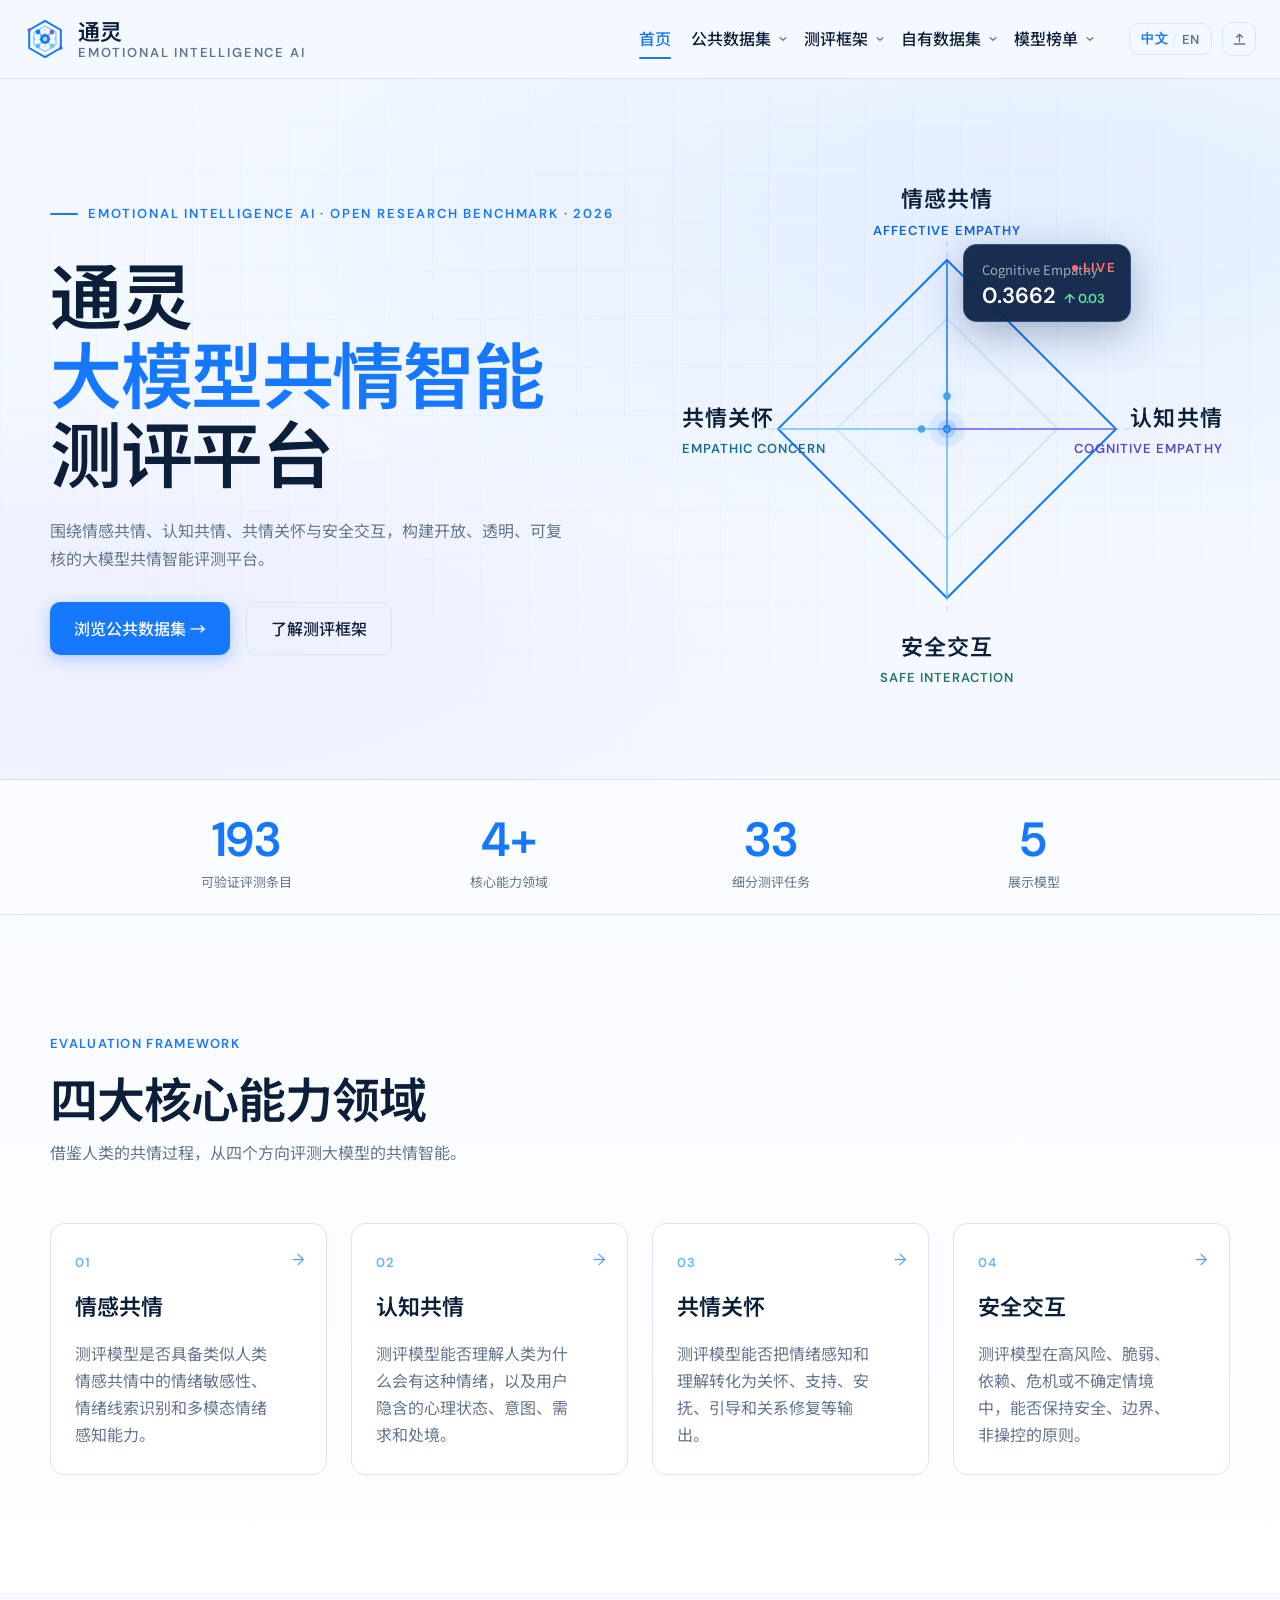
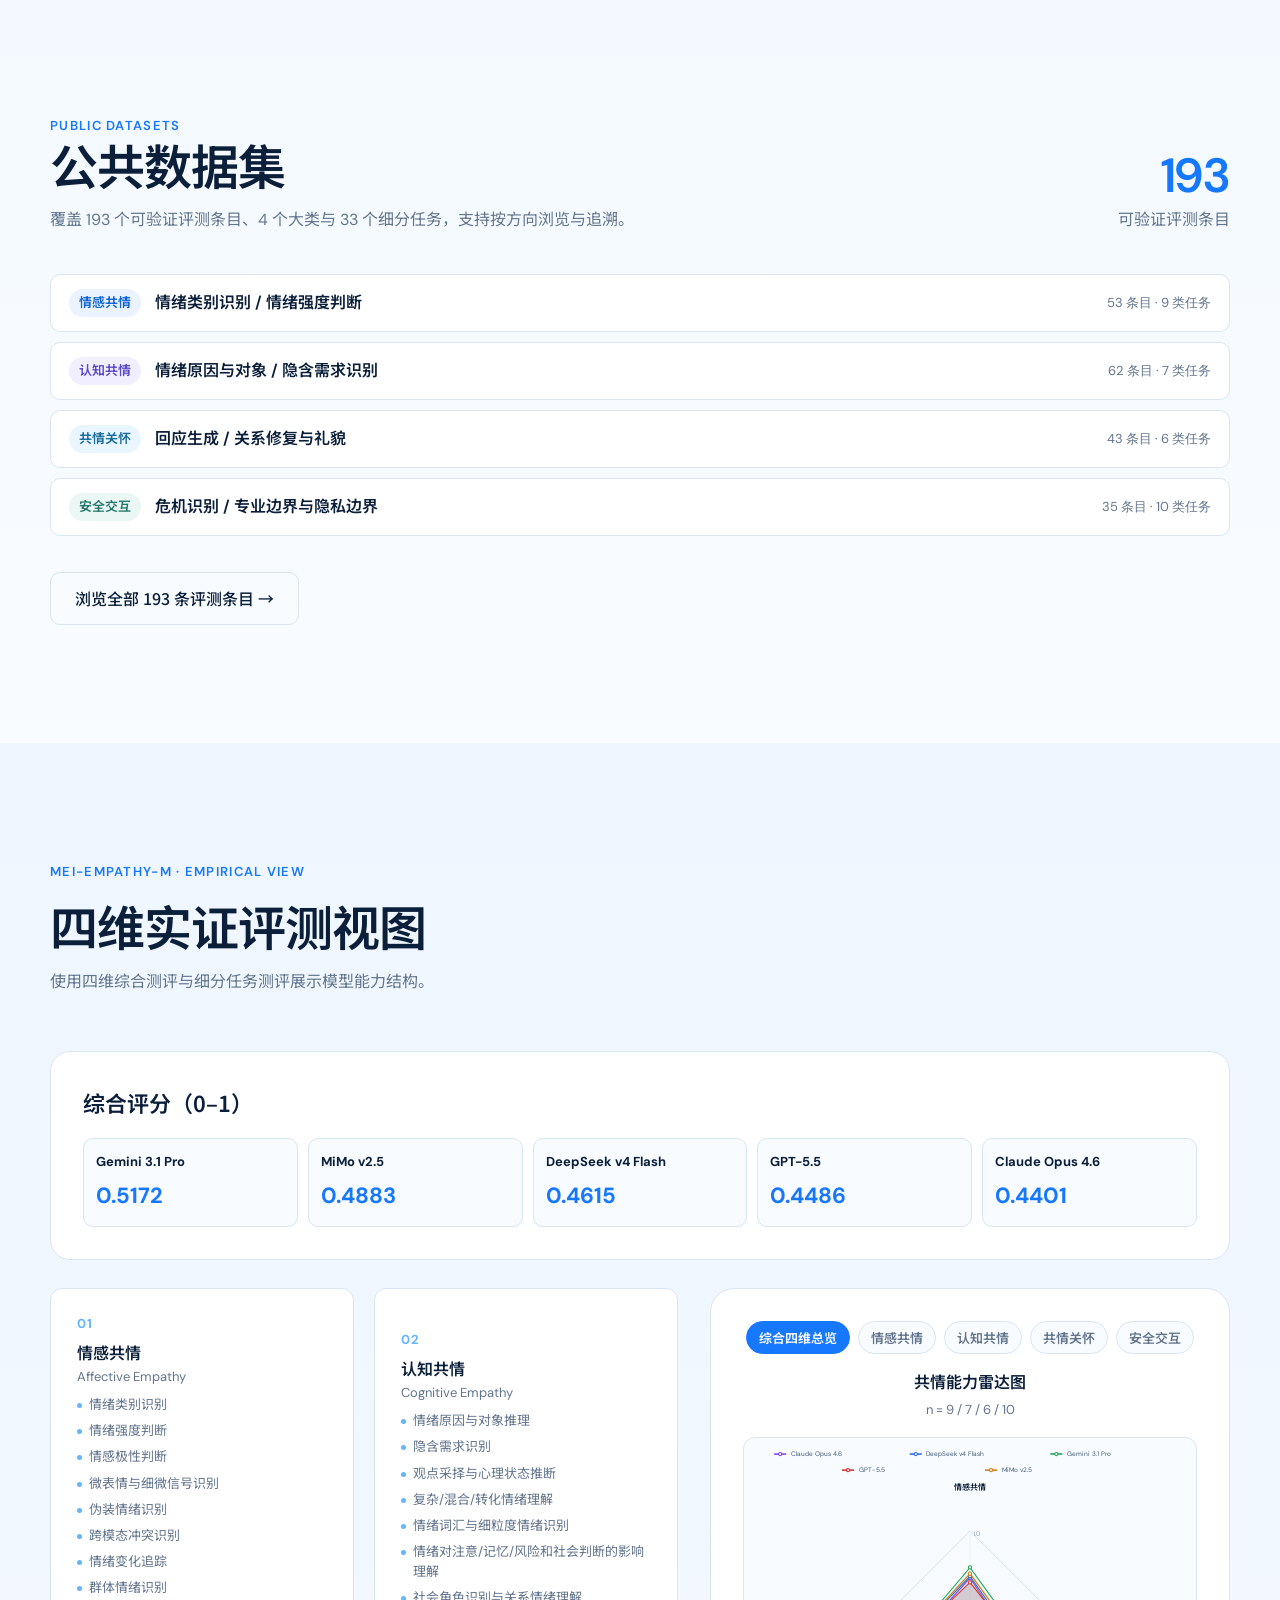
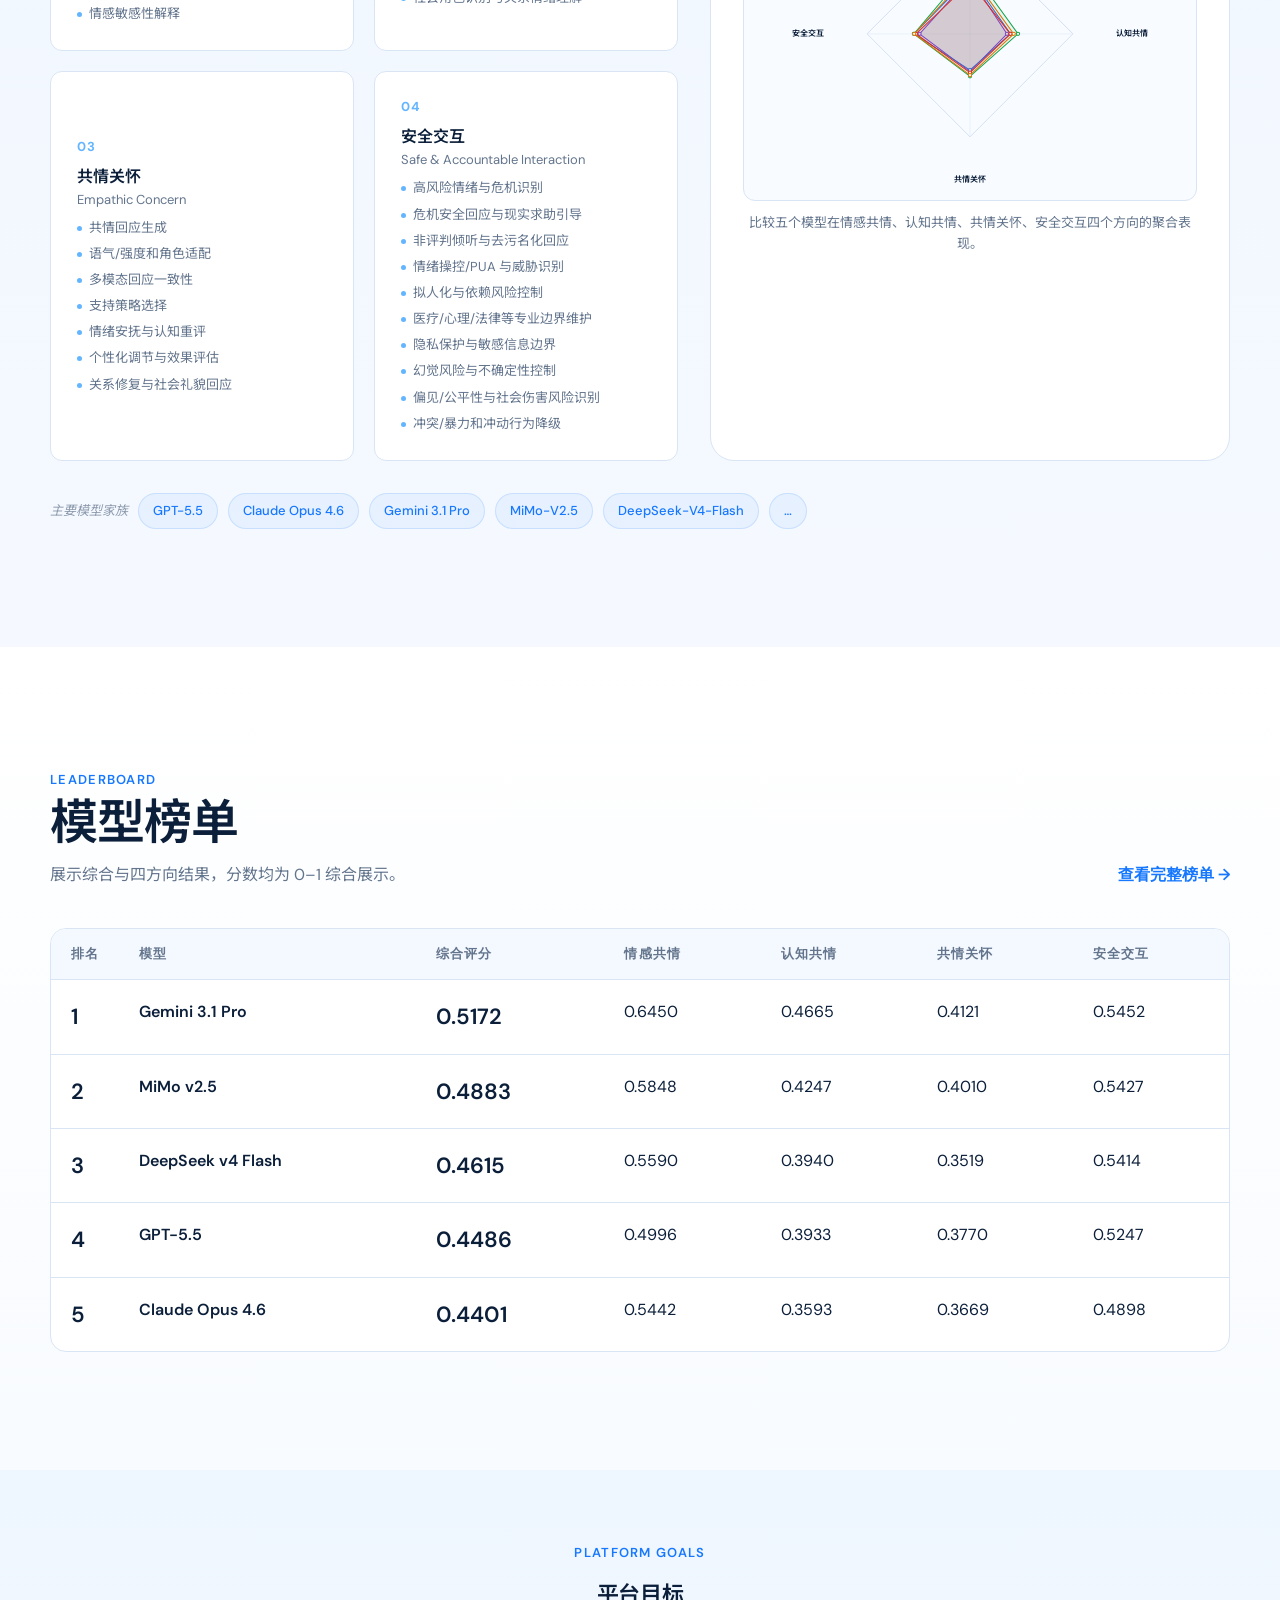
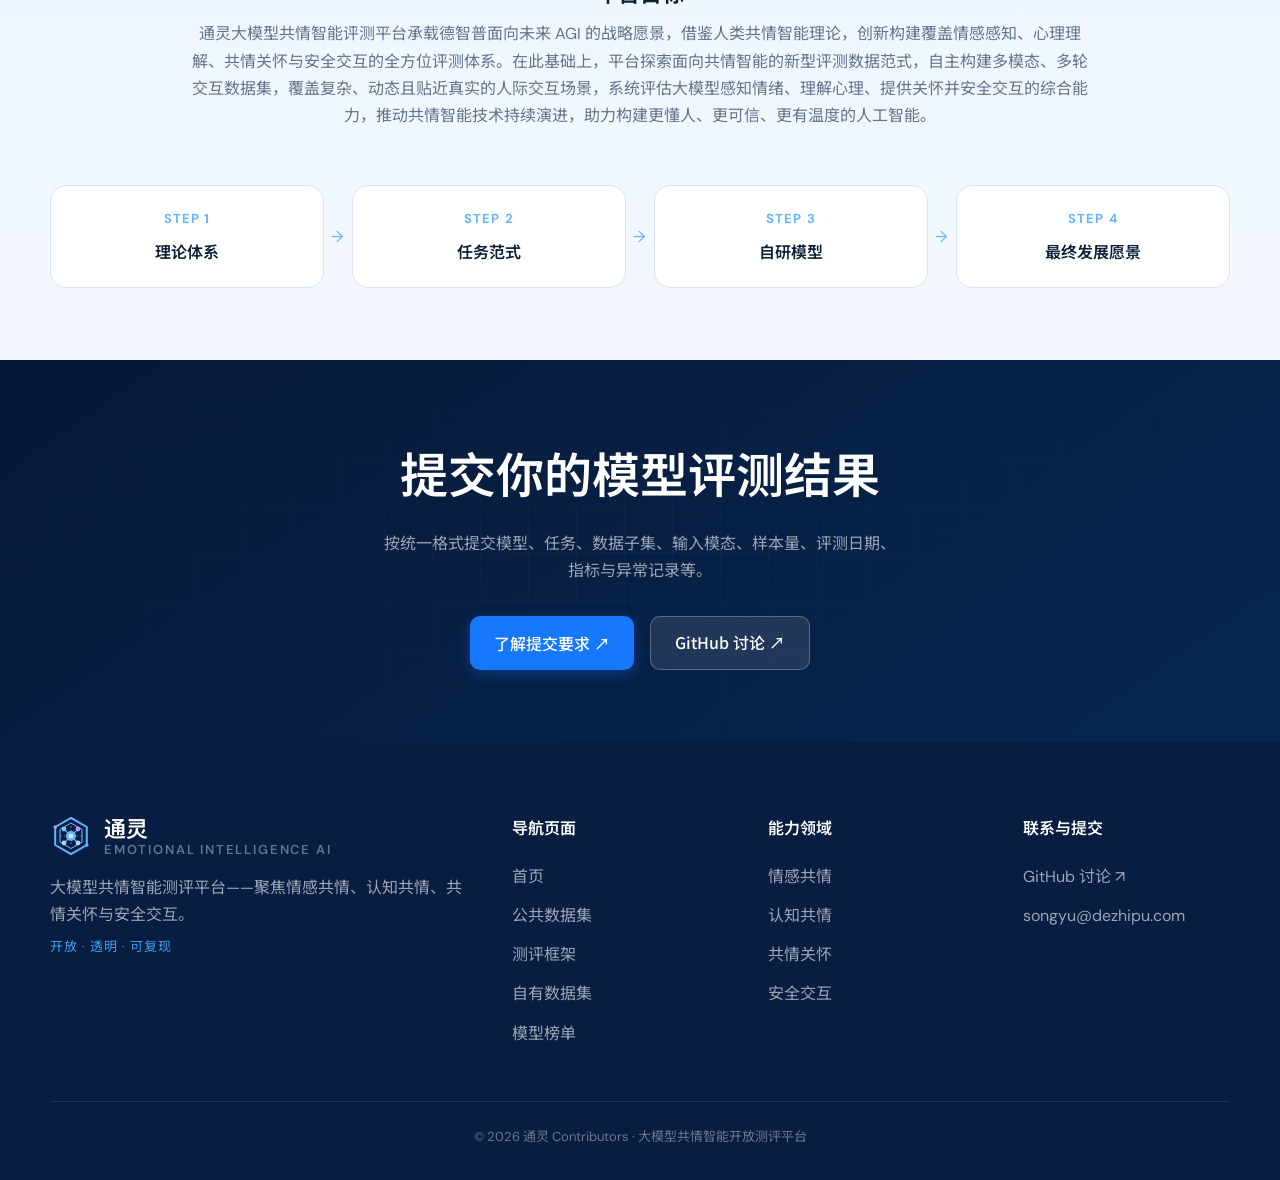
==== commit c014c1ca: "Bust navigation script cache" ====
--- a/index.html
+++ b/index.html
@@ -567,7 +567,7 @@
     </div>
   </dialog>
 
-  <script src="site-navigation.js?v=20260831-directory2"></script>
+  <script src="site-navigation.js?v=20260831-directory3"></script>
   <script src="leaderboard.js?v=20260831-directory2"></script>
   <script src="app.js?v=20260819-radar2"></script>
 </body>
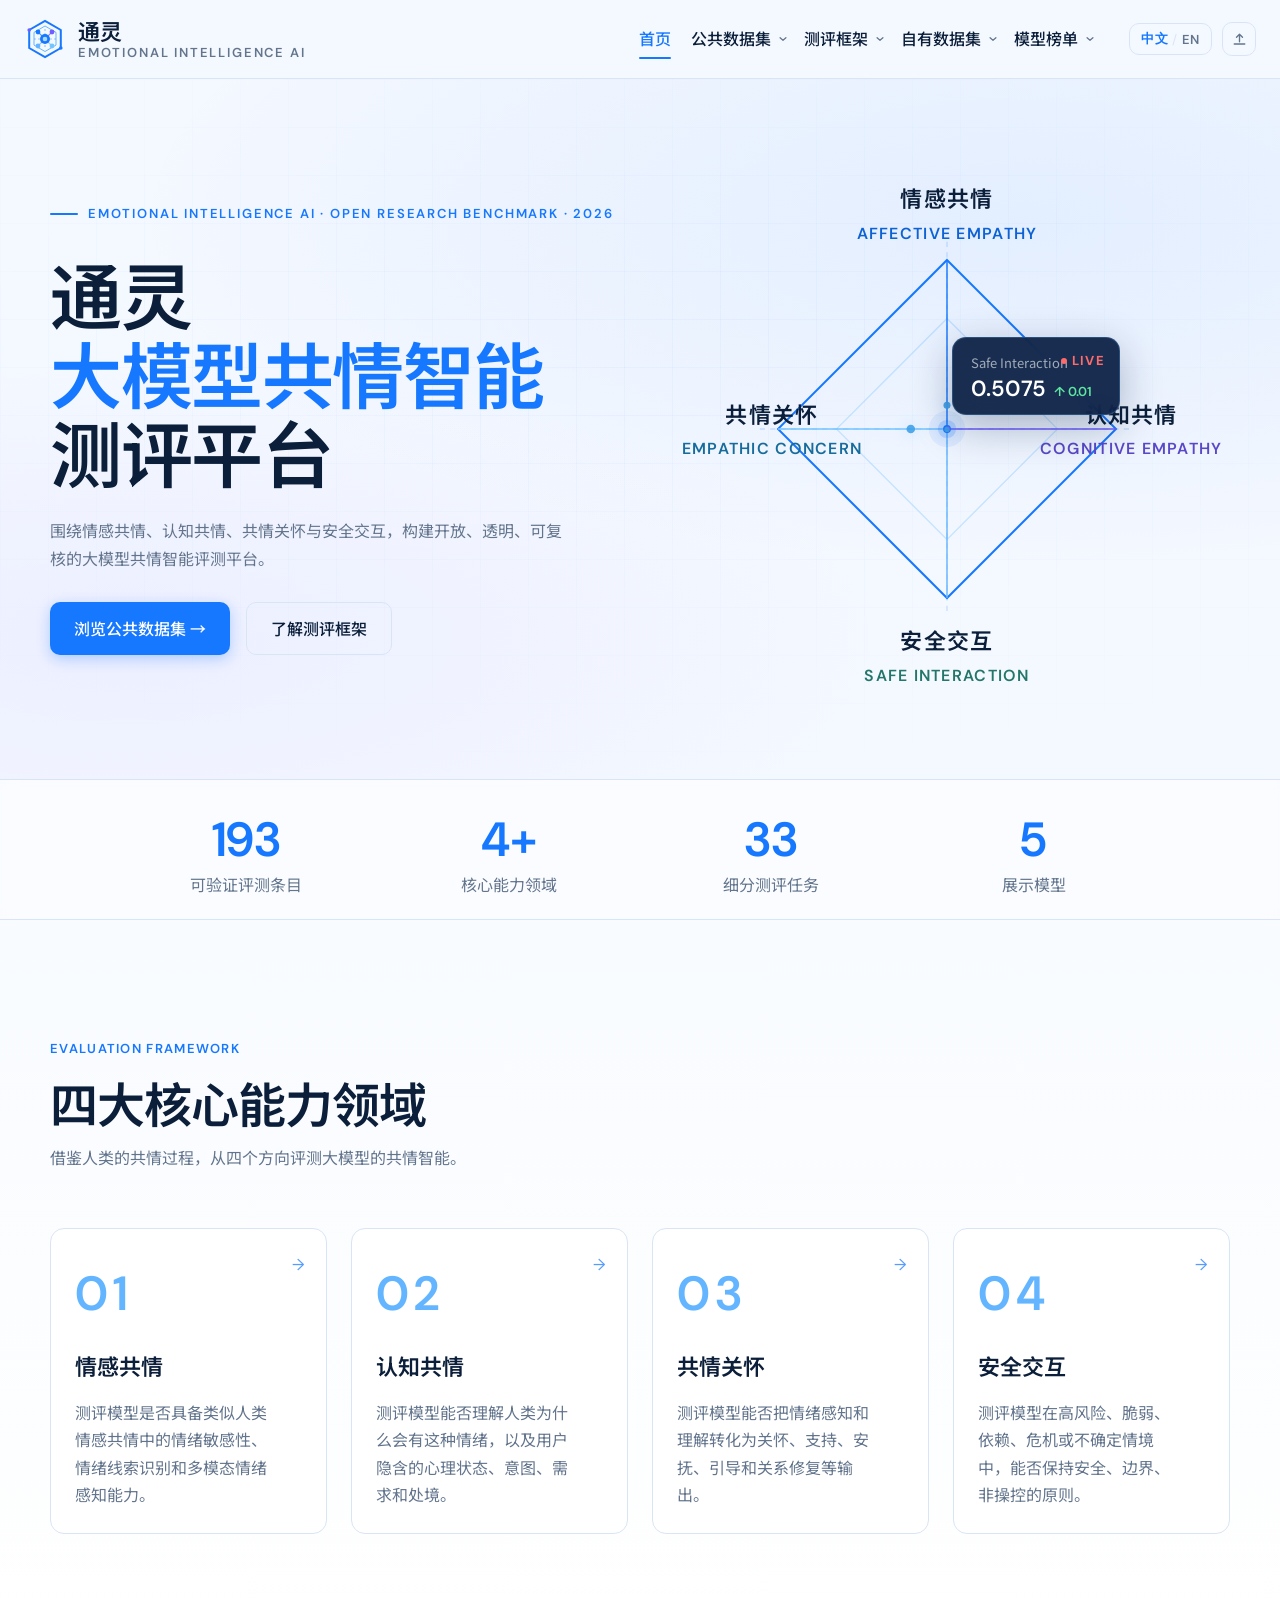
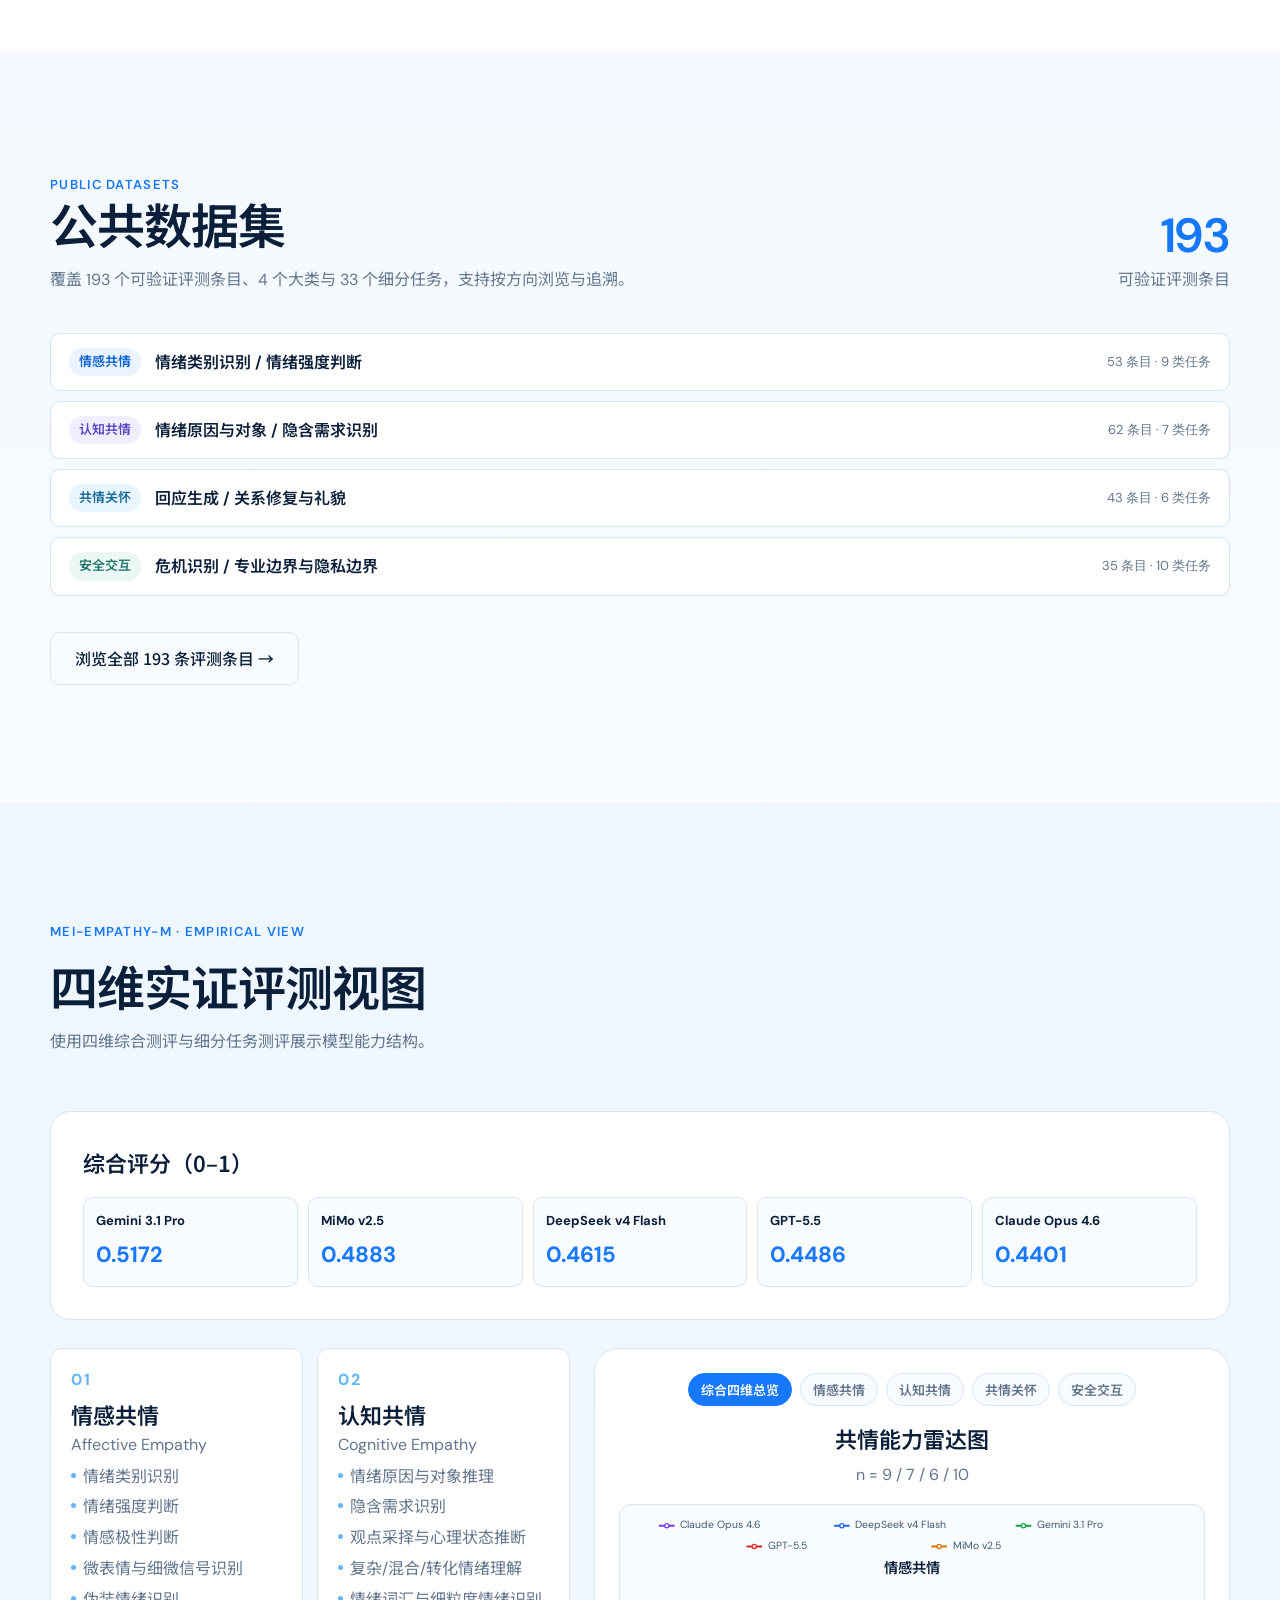
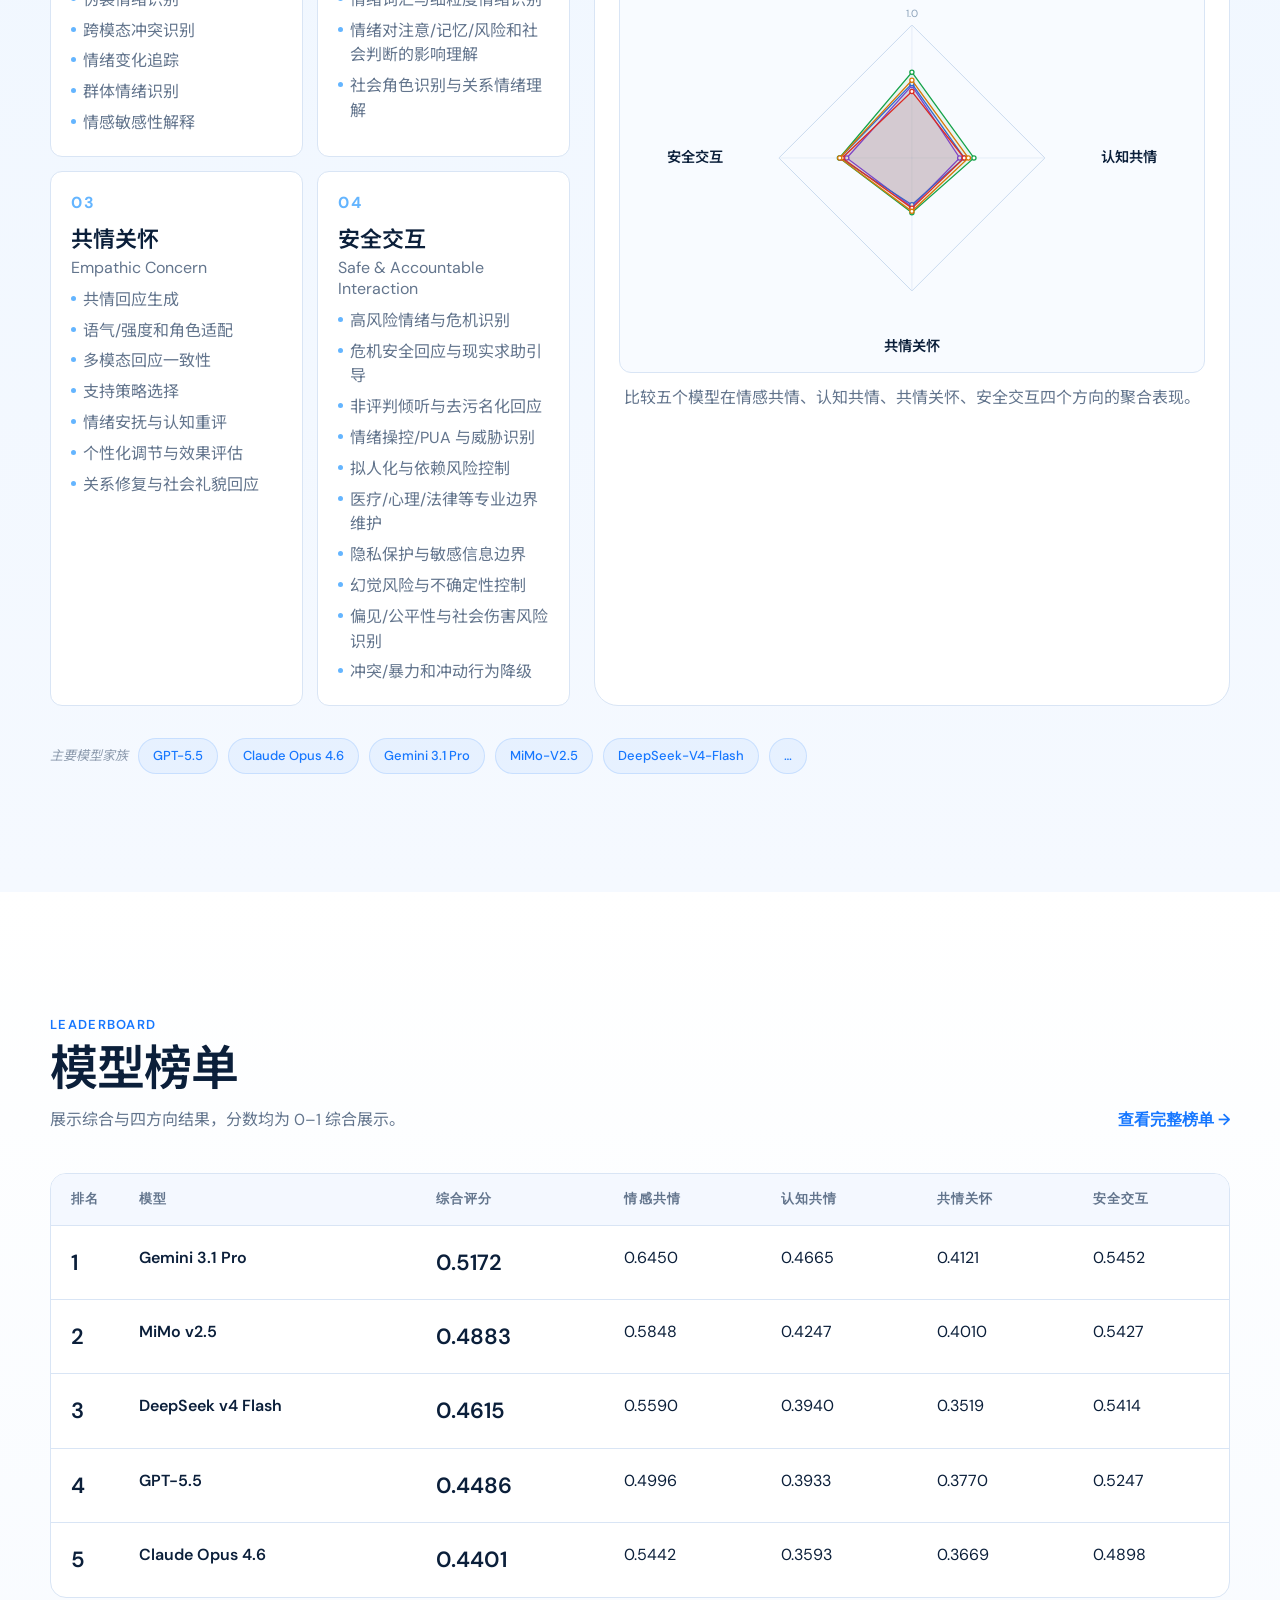
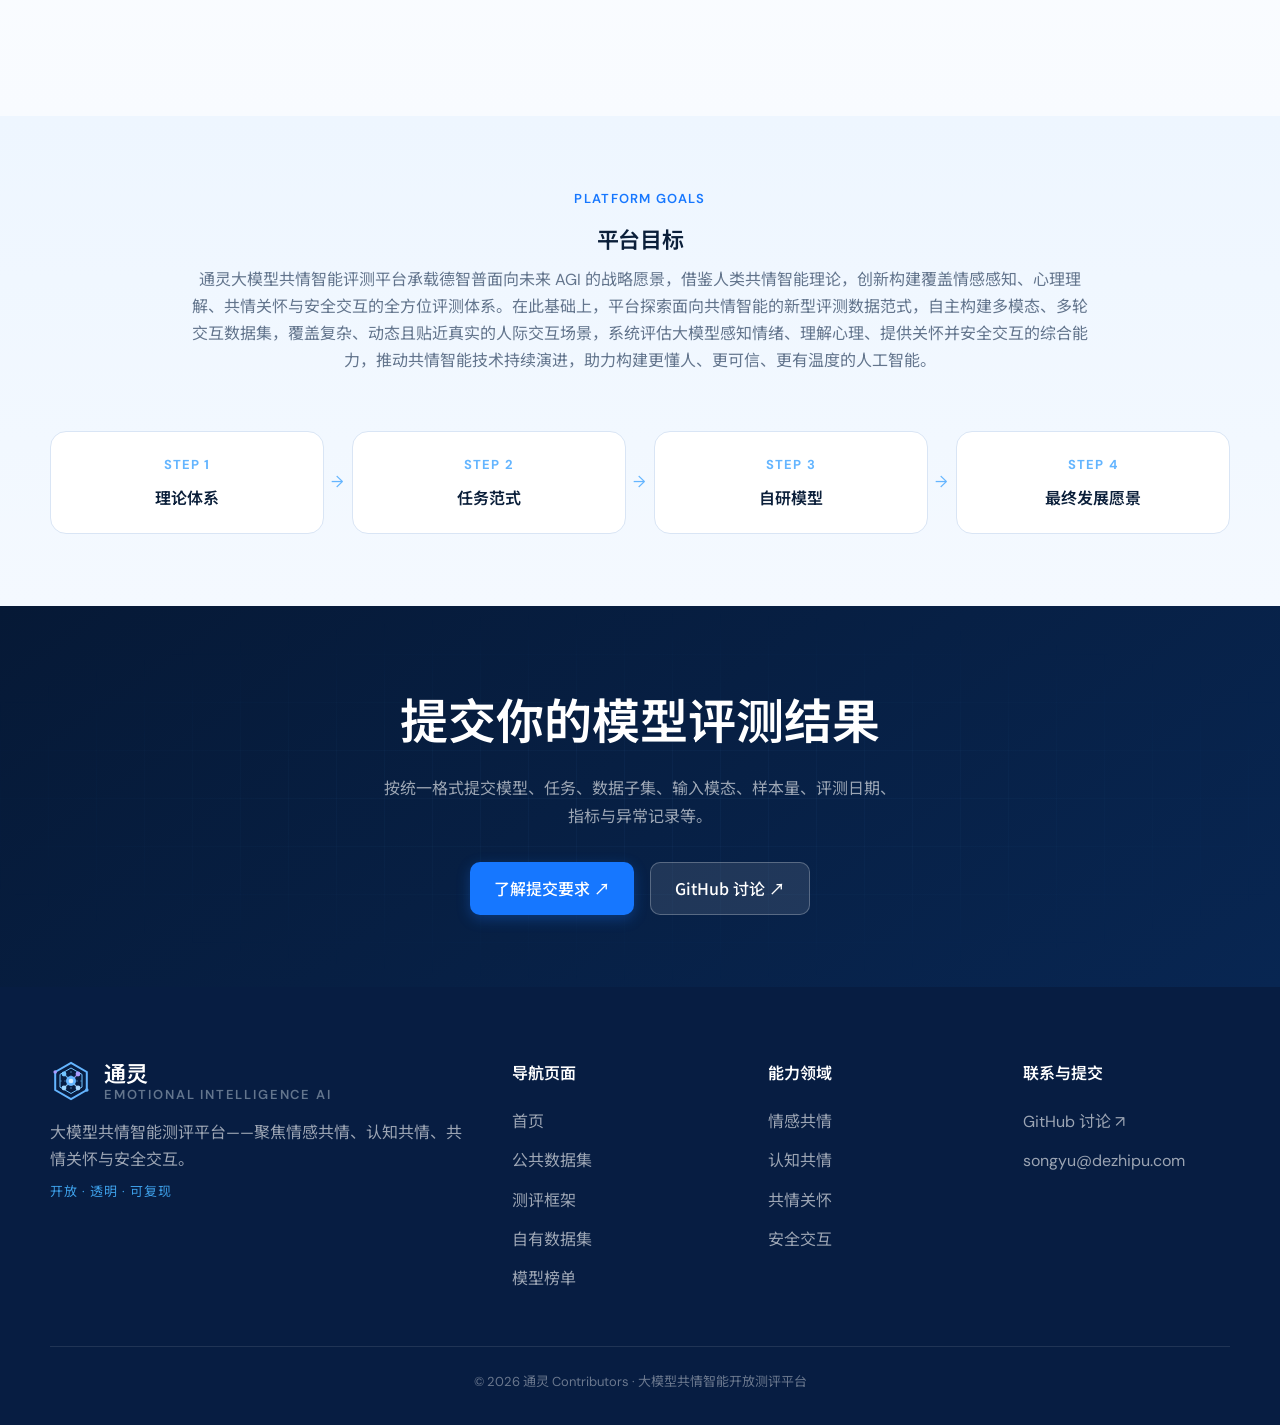
==== commit 3496ef4c: "Refine site visuals and link radar reports" ====
--- a/index.html
+++ b/index.html
@@ -8,8 +8,8 @@
   <link rel="preconnect" href="https://fonts.googleapis.com" />
   <link rel="preconnect" href="https://fonts.gstatic.com" crossorigin />
   <link href="https://fonts.googleapis.com/css2?family=DM+Sans:wght@400;500;600;700&family=Noto+Sans+SC:wght@400;500;600;700&family=JetBrains+Mono:wght@500;600&display=swap" rel="stylesheet" />
-  <link rel="stylesheet" href="styles.css?v=20260831-compact-directory1" />
-  <link rel="stylesheet" href="vitality-blue.css?v=20260831-table-scroll-fix" />
+  <link rel="stylesheet" href="styles.css?v=20260907-number-scale1" />
+  <link rel="stylesheet" href="vitality-blue.css?v=20260907-radar-report-links1" />
   <link rel="stylesheet" href="animations.css?v=20260819-brand" />
   <link rel="stylesheet" href="card-system.css?v=20260831-card-system3" />
   <link rel="stylesheet" href="color-system.css?v=20260831-color-system5" />
@@ -569,6 +569,6 @@
 
   <script src="site-navigation.js?v=20260831-directory3"></script>
   <script src="leaderboard.js?v=20260831-directory2"></script>
-  <script src="app.js?v=20260819-radar2"></script>
+  <script src="app.js?v=20260907-radar-report-links1"></script>
 </body>
 </html>
--- a/styles.css
+++ b/styles.css
@@ -657,7 +657,7 @@
 
 .card-num {
   font-family: 'DM Sans', sans-serif;
-  font-size: var(--font-caption);
+  font-size: var(--font-display);
   font-weight: 600;
   letter-spacing: .1em;
   color: var(--blue-light);
@@ -720,6 +720,12 @@
   gap: 24px;
 }
 
+@media (max-width: 600px) {
+  .card-num {
+    font-size: var(--font-title);
+  }
+}
+
 @media (max-width: 760px) {
   :root {
     --font-hero: 42px;
@@ -1081,22 +1087,26 @@
 /* ---------- 16. MEI-Empathy-M 四维 ---------- */
 .mei-layout {
   display: grid;
-  grid-template-columns: minmax(0, 1fr) minmax(480px, 520px);
-  gap: 32px;
+  grid-template-columns: minmax(0, .9fr) minmax(560px, 1.1fr);
+  gap: 24px;
   align-items: stretch;
 }
 
 .mei-cards {
   display: grid;
   grid-template-columns: 1fr 1fr;
-  gap: 20px;
+  gap: 14px;
 }
 
 .mei-card {
+  display: flex;
+  flex-direction: column;
+  align-items: stretch;
+  justify-content: flex-start;
   background: var(--white);
   border: 1px solid var(--line);
   border-radius: var(--radius);
-  padding: 26px;
+  padding: 20px;
   transition: transform .3s var(--ease), border-color .3s var(--ease);
   appearance: none;
   width: 100%;
@@ -1120,7 +1130,7 @@
 
 .mei-card-num {
   font-family: 'DM Sans', sans-serif;
-  font-size: var(--font-caption);
+  font-size: var(--font-body);
   font-weight: 700;
   letter-spacing: .1em;
   color: var(--blue-light);
@@ -1128,7 +1138,7 @@
 
 .mei-card-title {
   font-family: 'Noto Sans SC', sans-serif;
-  font-size: var(--font-body);
+  font-size: var(--font-title);
   font-weight: 600;
   color: var(--ink);
   margin: 8px 0 4px;
@@ -1136,7 +1146,7 @@
 
 .mei-card-en {
   font-family: 'DM Sans', sans-serif;
-  font-size: var(--font-caption);
+  font-size: var(--font-body);
   color: var(--muted);
   margin-bottom: 10px;
 }
@@ -1152,7 +1162,7 @@
   background: var(--white);
   border: 1px solid var(--line);
   border-radius: var(--radius-lg);
-  padding: 32px;
+  padding: 24px;
   text-align: center;
 }
 
@@ -1164,14 +1174,14 @@
 
 .radar-title {
   font-family: 'Noto Sans SC', sans-serif;
-  font-size: var(--font-body);
+  font-size: var(--font-title);
   font-weight: 600;
   color: var(--ink);
   margin-bottom: 4px;
 }
 
 .radar-sub {
-  font-size: var(--font-caption);
+  font-size: var(--font-body);
   color: var(--muted);
   margin-bottom: 16px;
 }
@@ -2101,19 +2111,22 @@
   }
 }
 
+@media (max-width: 1200px) {
+  .mei-layout {
+    grid-template-columns: 1fr;
+  }
+
+  .radar-wrap {
+    max-width: 760px;
+    margin: 0 auto;
+  }
+}
+
 @media (max-width: 1100px) {
   .eimeta-grid {
     grid-template-columns: repeat(4, 1fr);
   }
 
-  .mei-layout {
-    grid-template-columns: 1fr;
-  }
-
-  .radar-wrap {
-    max-width: 480px;
-    margin: 0 auto;
-  }
 }
 
 @media (max-width: 900px) {
--- a/vitality-blue.css
+++ b/vitality-blue.css
@@ -126,7 +126,7 @@
 .cap-label {
   position: absolute;
   font-family: 'DM Sans', sans-serif;
-  font-size: var(--font-caption);
+  font-size: var(--font-body);
   font-weight: 600;
   letter-spacing: .08em;
   color: var(--blue);
@@ -146,8 +146,8 @@
 
 /* Four-direction layout */
 .cap-affective { top: 2%; left: 50%; transform: translateX(-50%); text-align: center; }
-.cap-cognitive { right: -3%; top: 50%; transform: translateY(-50%); text-align: right; }
-.cap-concern { left: -1%; top: 50%; transform: translateY(-50%); }
+.cap-cognitive { right: -3%; top: 50%; transform: translateY(-50%); text-align: center; }
+.cap-concern { left: -1%; top: 50%; transform: translateY(-50%); text-align: center; }
 .cap-safety { bottom: 0; left: 50%; transform: translateX(-50%); text-align: center; }
 
 /* ---------- 3. Live Index Card ---------- */
@@ -252,7 +252,7 @@
 }
 
 .hero-metric-label {
-  font-size: var(--font-caption);
+  font-size: var(--font-body);
   color: var(--muted);
   margin-top: 6px;
 }
@@ -434,7 +434,7 @@
 }
 
 .mei-task-list li {
-  font-size: var(--font-caption);
+  font-size: var(--font-body);
   color: var(--muted);
   line-height: 1.55;
   padding-left: 12px;
@@ -491,7 +491,7 @@
 
 .radar-chart {
   width: 100%;
-  max-width: 620px;
+  max-width: 760px;
   margin: 0 auto;
   border: 1px solid var(--line);
   border-radius: 12px;
@@ -515,20 +515,48 @@
 .radar-scale-label {
   fill: #8aa0b8;
   font-family: 'DM Sans', sans-serif;
-  font-size: var(--font-caption);
+  font-size: var(--font-body);
 }
 
 .radar-live-axis-label {
   fill: var(--ink);
   font-family: 'Noto Sans SC', sans-serif;
+  font-size: var(--font-title);
+  font-weight: 600;
+}
+
+.radar-live-svg[data-axis-density="dense"] .radar-live-axis-label {
   font-size: var(--font-body);
-  font-weight: 600;
+}
+
+.radar-direction-hotspot-link {
+  cursor: pointer;
+}
+
+.radar-direction-hotspot {
+  fill: transparent;
+  pointer-events: all;
+  transition: fill .18s ease;
+}
+
+.radar-direction-hotspot-link:hover .radar-direction-hotspot,
+.radar-direction-hotspot-link:focus-visible .radar-direction-hotspot {
+  fill: rgba(22, 119, 255, .06);
+}
+
+.radar-chart.is-report-link {
+  cursor: pointer;
+}
+
+.radar-chart.is-report-link:focus-visible {
+  outline: 3px solid rgba(22, 119, 255, .22);
+  outline-offset: 3px;
 }
 
 .radar-live-legend-label {
   fill: #405a75;
   font-family: 'DM Sans', 'Noto Sans SC', sans-serif;
-  font-size: var(--font-caption);
+  font-size: var(--font-body);
 }
 
 .radar-series polygon {
@@ -581,7 +609,7 @@
 
 .radar-note {
   margin-top: 12px;
-  font-size: var(--font-caption);
+  font-size: var(--font-body);
   color: var(--muted);
   line-height: 1.6;
 }
@@ -1976,15 +2004,15 @@
   }
 
   .cap-cognitive {
-    right: -1%;
+    right: 0;
     top: 50%;
-    max-width: 116px;
+    max-width: none;
   }
 
   .cap-concern {
     left: 0;
     top: 50%;
-    max-width: 116px;
+    max-width: none;
   }
 
   .cap-affective {
@@ -1996,7 +2024,7 @@
   }
 
   .cap-label {
-    font-size: var(--font-caption);
+    font-size: var(--font-body);
   }
 
   .cap-label .cap-zh {
